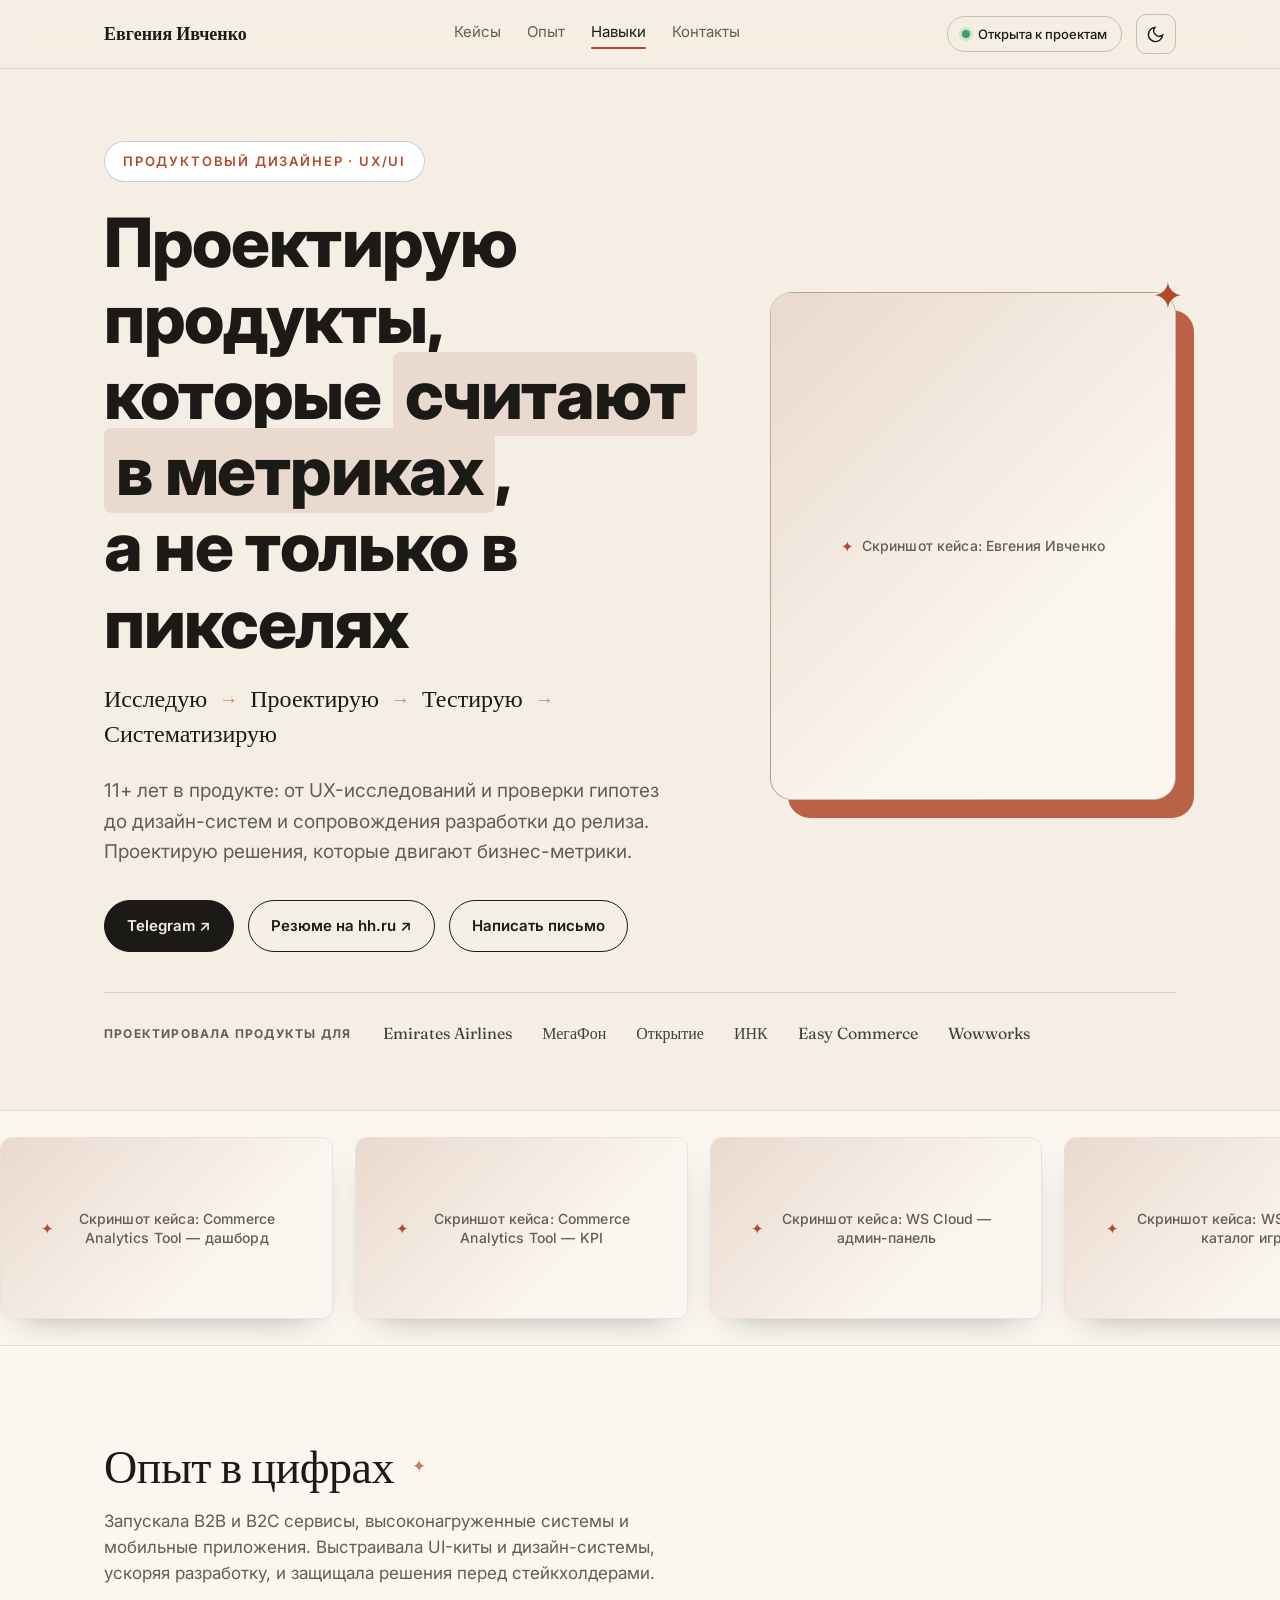
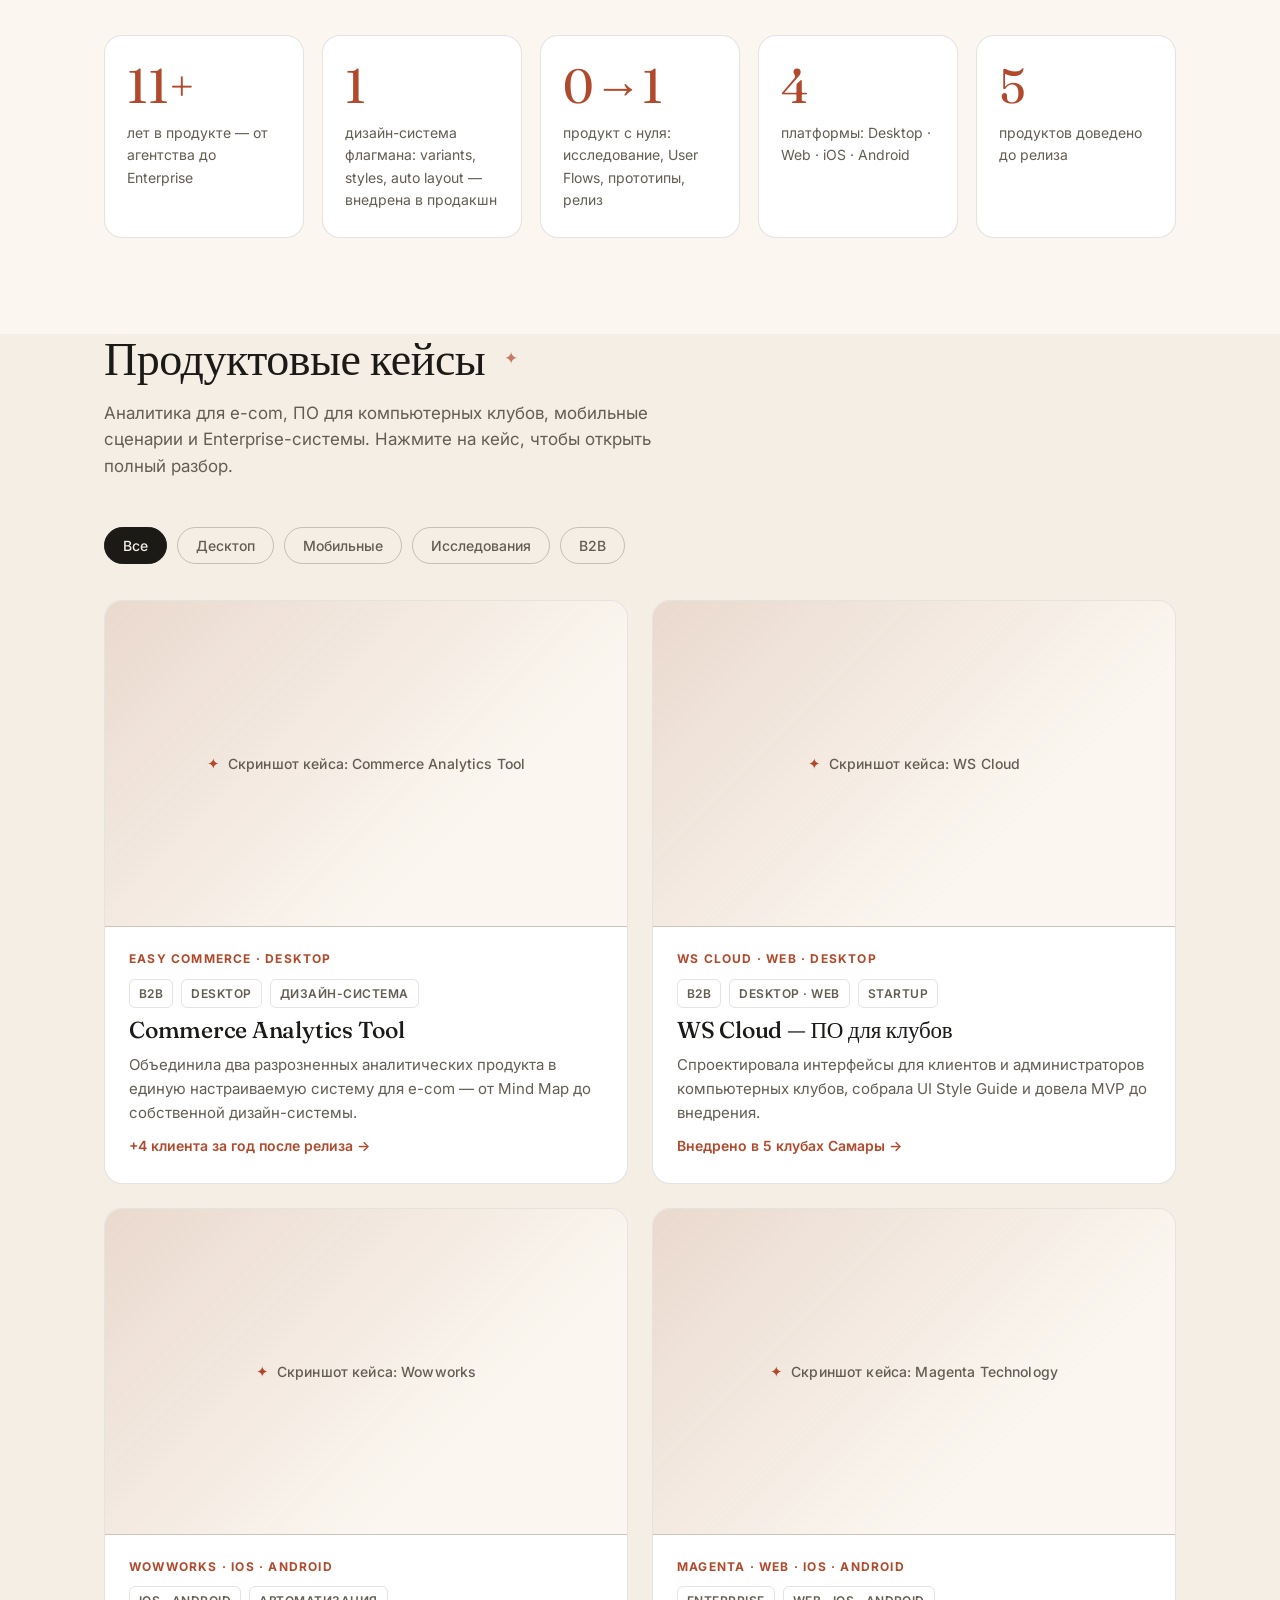
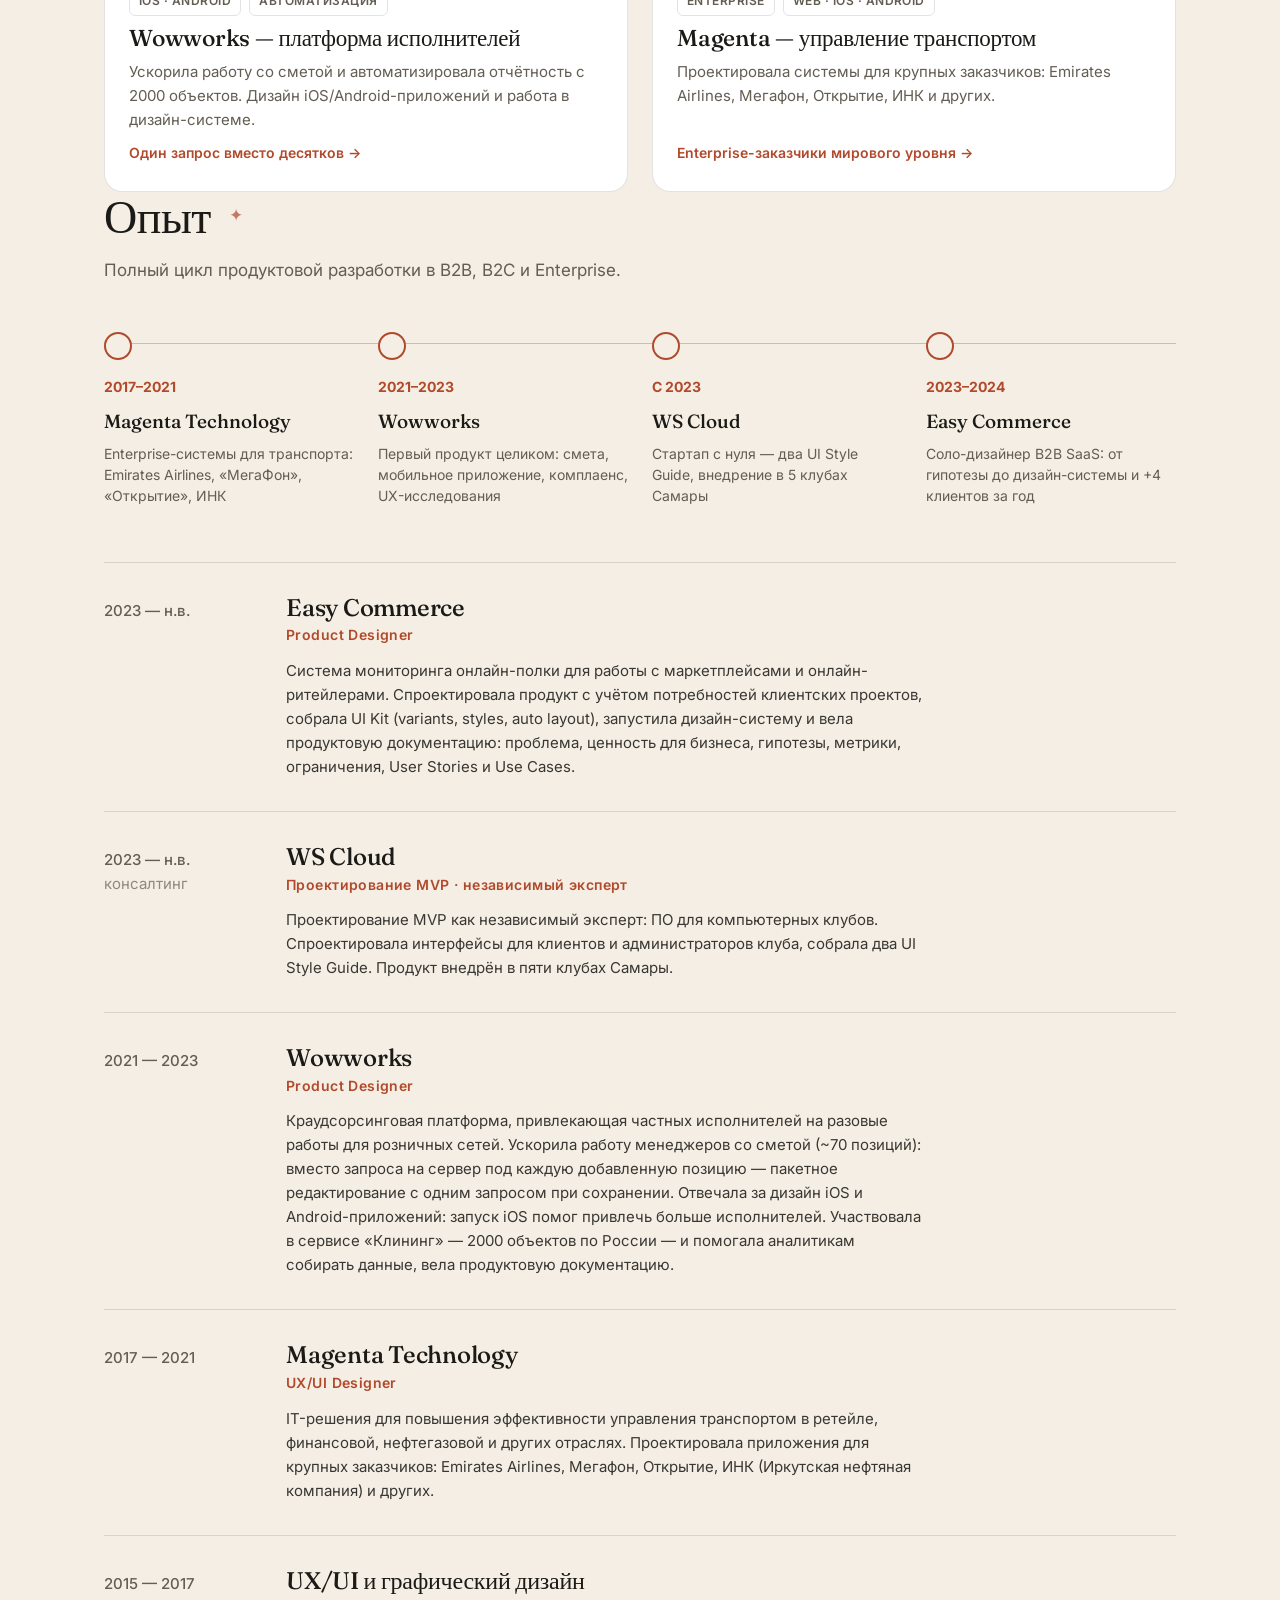
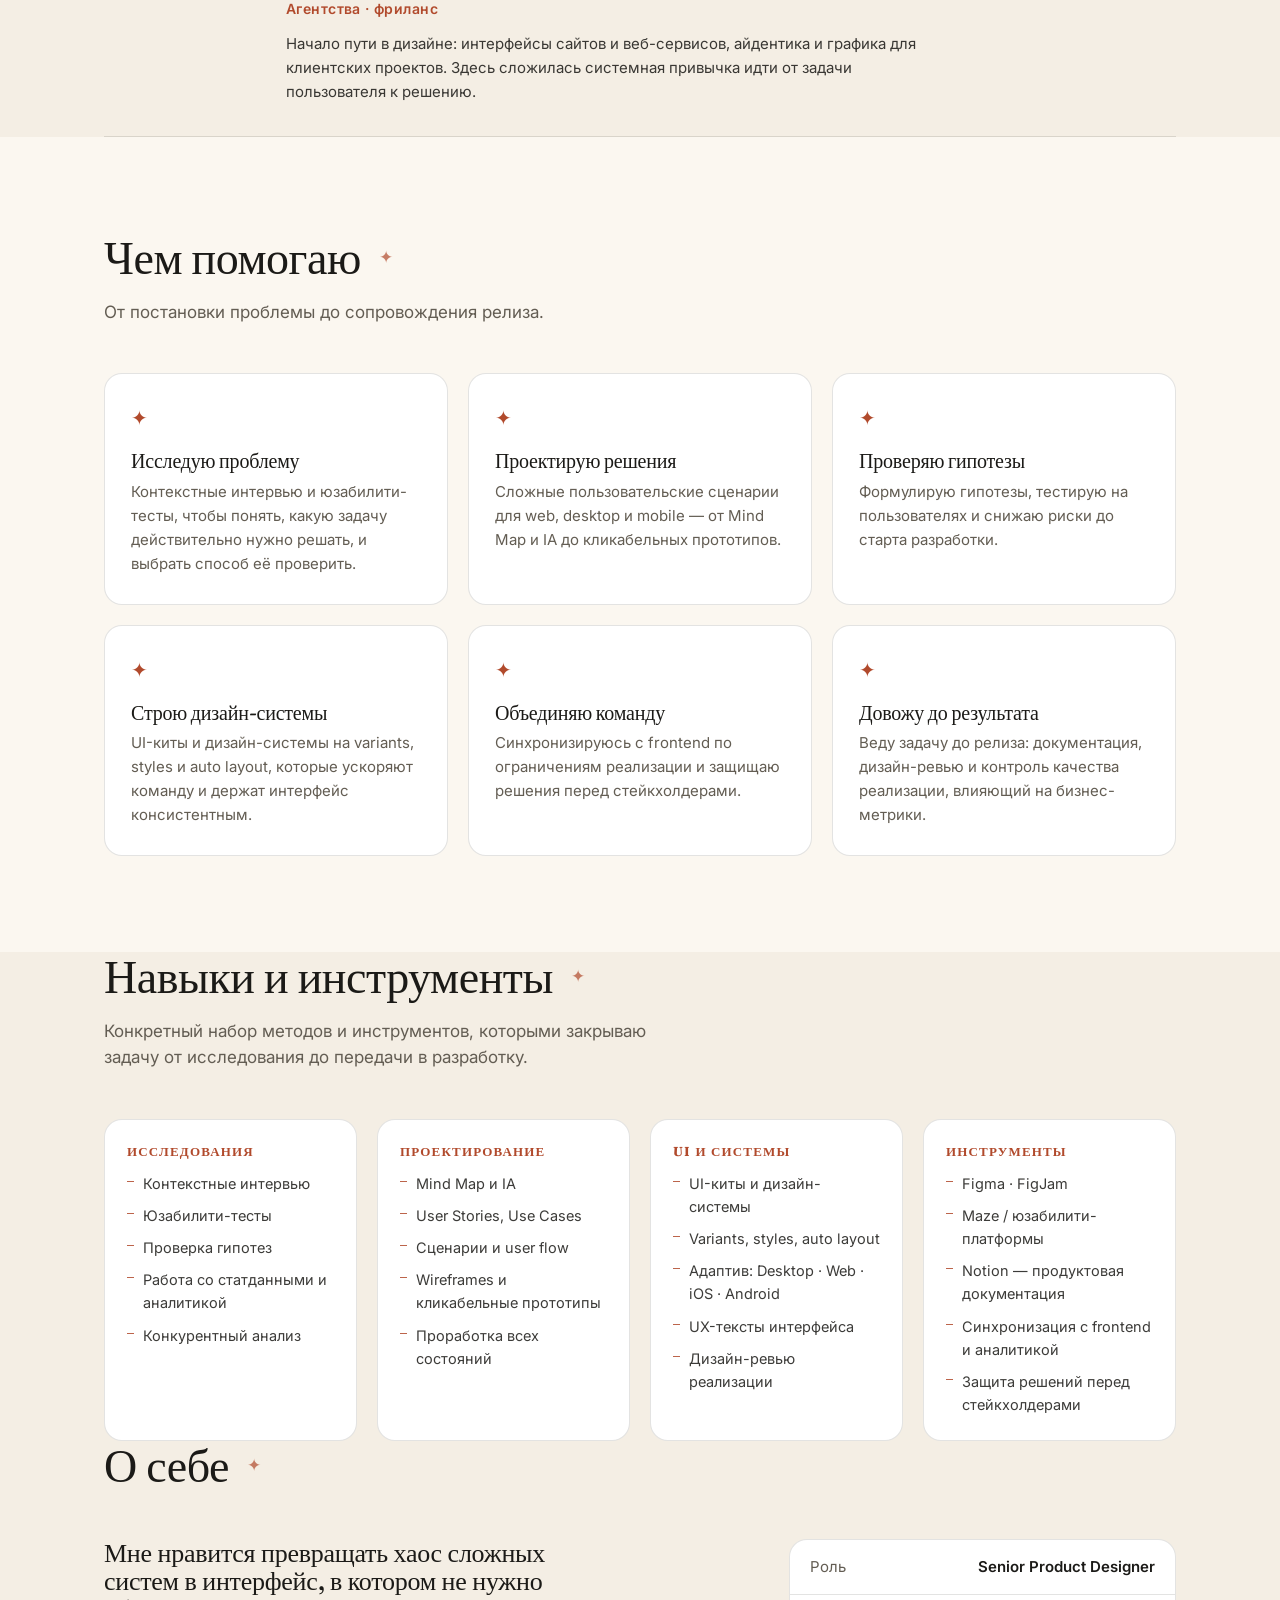
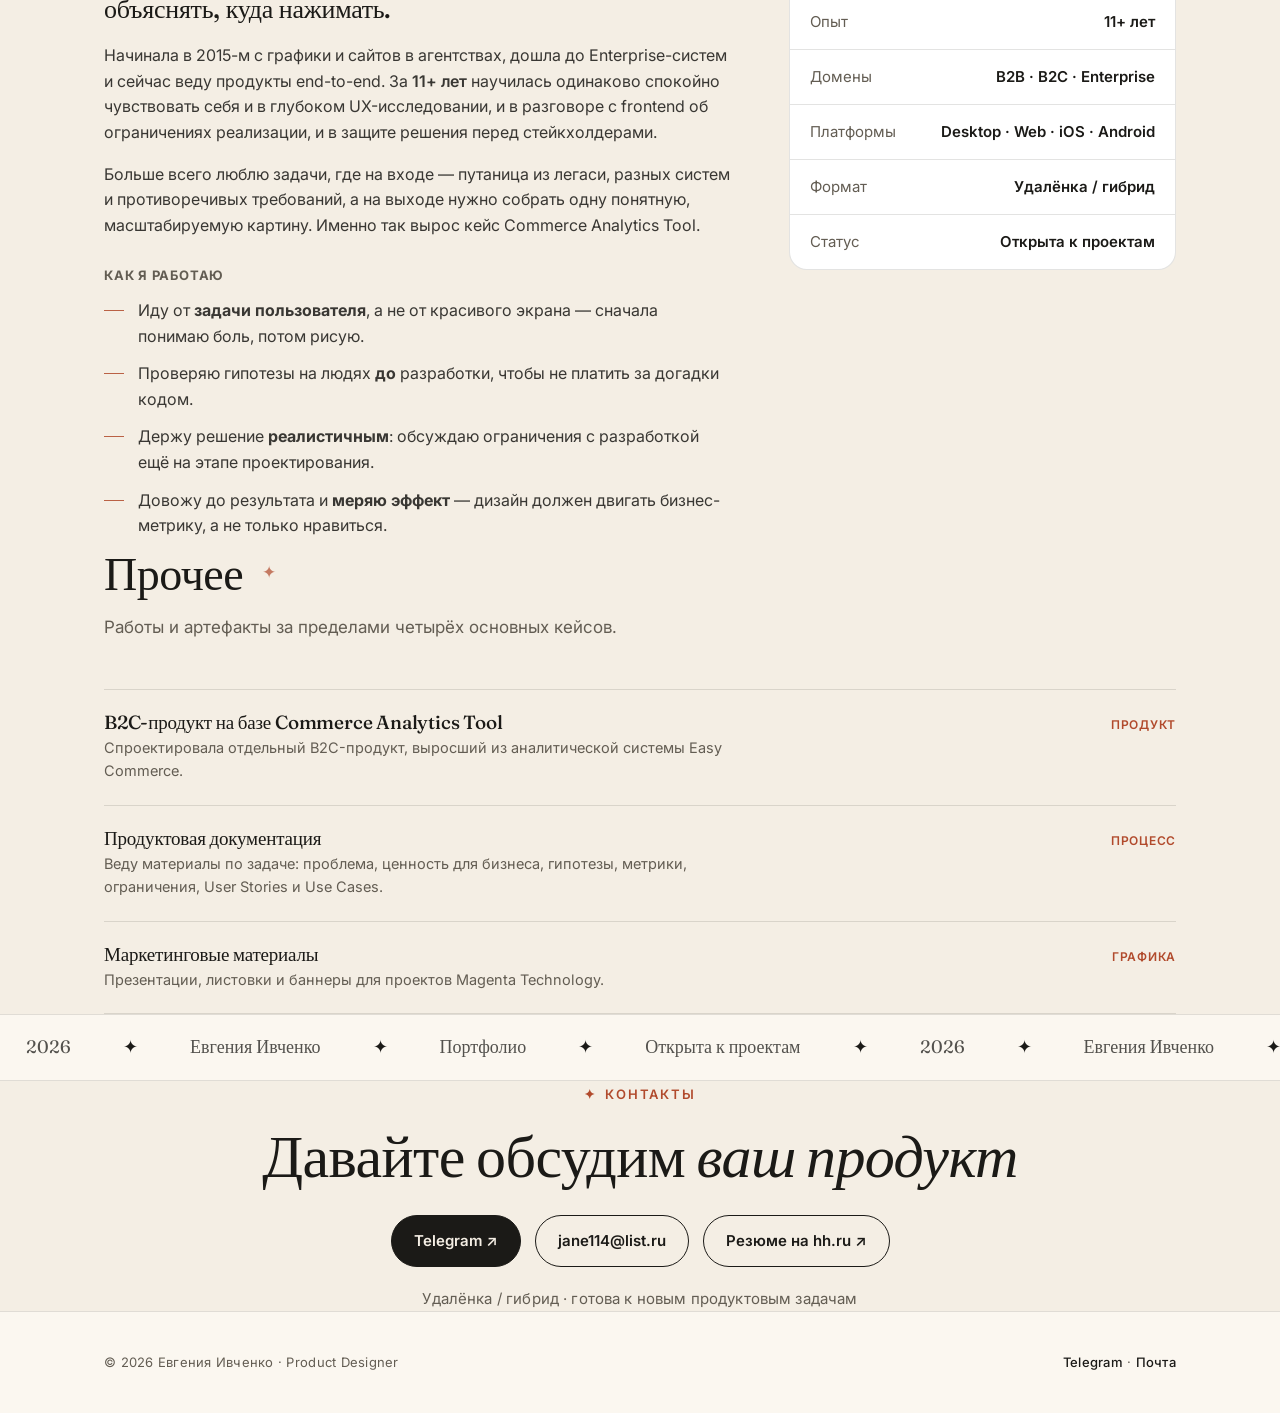
==== index.html @ 128b970d "Add files via upload" ====
<!DOCTYPE html>
<html lang="ru" data-theme="light">
<head>
<meta charset="UTF-8">
<meta name="viewport" content="width=device-width, initial-scale=1.0">
<title>Евгения Ивченко — Product Designer</title>
<meta name="description" content="Портфолио Евгении Ивченко, Senior Product Designer. 11+ лет в продукте: B2B, B2C, Enterprise, UX-исследования, дизайн-системы, полный цикл от discovery до релиза.">
<meta name="theme-color" content="#F4EEE4">
<link rel="canonical" href="https://ivchenko.design/">
<meta property="og:type" content="website">
<meta property="og:title" content="Евгения Ивченко — Senior Product Designer">
<meta property="og:description" content="11+ лет в продукте: B2B, B2C и Enterprise. UX-исследования, проверка гипотез, дизайн-системы, полный цикл от discovery до релиза.">
<meta property="og:locale" content="ru_RU">
<meta property="og:url" content="https://ivchenko.design/">
<meta property="og:image" content="https://thb.tildacdn.pub/tild6165-3732-4666-a662-373633386363/-/resize/1200x/IMG_7647_2.jpg">
<meta property="og:image:width" content="1200">
<meta property="og:image:alt" content="Евгения Ивченко — Senior Product Designer">
<meta name="twitter:card" content="summary_large_image">
<meta name="twitter:title" content="Евгения Ивченко — Senior Product Designer">
<meta name="twitter:description" content="Делаю сложные B2B-продукты понятными. UX-исследования, дизайн-системы, влияние на бизнес-метрики.">
<meta name="twitter:image" content="https://thb.tildacdn.pub/tild6165-3732-4666-a662-373633386363/-/resize/1200x/IMG_7647_2.jpg">
<link rel="icon" href="data:image/svg+xml,%3Csvg xmlns='http://www.w3.org/2000/svg' viewBox='0 0 64 64'%3E%3Crect width='64' height='64' rx='14' fill='%231B1A17'/%3E%3Ctext x='50%25' y='54%25' font-family='Georgia,serif' font-size='30' fill='%23F4EEE4' text-anchor='middle' dominant-baseline='middle'%3E%D0%95%D0%98%3C/text%3E%3C/svg%3E">
<link rel="preconnect" href="https://fonts.googleapis.com">
<link rel="preconnect" href="https://fonts.gstatic.com" crossorigin>
<link href="https://fonts.googleapis.com/css2?family=Fraunces:opsz,wght@9..144,400;9..144,500;9..144,600&family=Inter:wght@400;500;600;700&display=swap" rel="stylesheet">
<link rel="stylesheet" href="styles.css">
</head>
<body>
<a id="top"></a>
<a class="skip-link" href="#work">К содержимому</a>
<header class="nav">
  <div class="wrap nav-inner">
    <a class="brand" href="#top"><span>Евгения Ивченко</span></a>
    <nav class="links" aria-label="Основная навигация">
      <a href="#work">Кейсы</a>
      <a href="#experience">Опыт</a>
      <a href="#skills">Навыки</a>
      <a href="#contact">Контакты</a>
    </nav>
    <div class="nav-right">
      <span class="status-pill"><span class="dot"></span>Открыта к проектам</span>
      <button class="theme-toggle" id="themeToggle" aria-label="Переключить тему" title="Светлая / тёмная тема">
        <svg class="icon-moon" viewBox="0 0 24 24" aria-hidden="true"><path d="M21 12.8A9 9 0 1 1 11.2 3a7 7 0 0 0 9.8 9.8z"/></svg>
        <svg class="icon-sun" viewBox="0 0 24 24" aria-hidden="true"><circle cx="12" cy="12" r="4.2"/><path d="M12 2v2M12 20v2M2 12h2M20 12h2M5 5l1.5 1.5M17.5 17.5 19 19M19 5l-1.5 1.5M6.5 17.5 5 19"/></svg>
      </button>
      <button class="burger" id="burger" aria-label="Меню" aria-expanded="false" aria-controls="mobileMenu">
        <span></span><span></span><span></span>
      </button>
    </div>
  </div>
</header>
<div class="menu-overlay" aria-hidden="true"></div>
<nav class="mobile-menu" id="mobileMenu" aria-label="Мобильная навигация">
  <a href="#work">Кейсы</a>
  <a href="#experience">Опыт</a>
  <a href="#skills">Навыки</a>
  <a href="#contact">Контакты</a>
</nav>

<main>
  <section class="hero wrap" id="hero">
    <div class="hero-grid">
      <div>
        <span class="eyebrow pill">Продуктовый дизайнер · UX/UI</span>
        <h1>Проектирую продукты,<br>которые <span class="hl">считают в метриках</span>,<br>а не только в пикселях</h1>
        <p class="verbs"><b>Исследую</b> <i>→</i> <b>Проектирую</b> <i>→</i> <b>Тестирую</b> <i>→</i> <b>Систематизирую</b></p>
        <p class="lede">11+ лет в продукте: от UX-исследований и проверки гипотез до дизайн-систем и сопровождения разработки до релиза. Проектирую решения, которые двигают бизнес-метрики.</p>
        <div class="cta-row">
          <a class="btn primary" href="https://t.me/evgeniyaivchenko" target="_blank" rel="noopener">Telegram ↗</a>
          <a class="btn ghost" href="https://hh.ru/resume/b52c99deff0222868e0039ed1f646471646449" target="_blank" rel="noopener">Резюме на hh.ru ↗</a>
          <a class="btn ghost" href="mailto:jane114@list.ru">Написать письмо</a>
        </div>
      </div>
      <div class="portrait-wrap">
        <span class="portrait-star" aria-hidden="true">✦</span>
        <div class="portrait">
          <img src="https://thb.tildacdn.pub/tild6165-3732-4666-a662-373633386363/-/resize/504x/IMG_7647_2.jpg" alt="Евгения Ивченко" width="420" height="525" fetchpriority="high" decoding="async">
        </div>
      </div>
    </div>
    <div class="clients-strip">
      <span class="label">Проектировала продукты для</span>
      <div class="clients-list">
        <span>Emirates Airlines</span>
        <span>МегаФон</span>
        <span>Открытие</span>
        <span>ИНК</span>
        <span>Easy Commerce</span>
        <span>Wowworks</span>
      </div>
    </div>
  </section>

  <div class="showreel" aria-label="Превью работ">
    <div class="showreel-track"><figure><div class="frame"><img src="https://static.tildacdn.info/tild3237-6635-4832-b831-623738333862/-/resize/560x/Frame_313374.png" alt="Commerce Analytics Tool — дашборд" loading="lazy"></div></figure><figure><div class="frame"><img src="https://static.tildacdn.info/tild6366-6531-4564-b830-616130653761/-/resize/560x/Frame_313374_1.png" alt="Commerce Analytics Tool — KPI" loading="lazy"></div></figure><figure><div class="frame"><img src="https://static.tildacdn.info/tild3962-6530-4530-b763-643139316662/-/resize/560x/Dashboard.png" alt="WS Cloud — админ-панель" loading="lazy"></div></figure><figure><div class="frame"><img src="https://static.tildacdn.info/tild6666-3736-4237-b161-373239333039/-/resize/560x/Games_01.png" alt="WS Cloud — каталог игр" loading="lazy"></div></figure><figure><div class="frame"><img src="https://static.tildacdn.info/tild6636-3437-4063-a662-616362303034/-/resize/560x/Frame_547.png" alt="Wowworks — редизайн приложения" loading="lazy"></div></figure><figure><div class="frame"><img src="https://static.tildacdn.info/tild6233-6531-4231-b730-643937343931/-/resize/560x/Frame_545_5.png" alt="Wowworks — смета" loading="lazy"></div></figure><figure><div class="frame"><img src="https://static.tildacdn.info/tild3932-3236-4962-a531-653239306230/-/resize/560x/Group_13.png" alt="Magenta — Nestor Brief" loading="lazy"></div></figure><figure><div class="frame"><img src="https://static.tildacdn.info/tild6335-3562-4038-b532-643462383562/-/resize/560x/01_copy2.png" alt="Magenta — Emirates" loading="lazy"></div></figure><figure><div class="frame"><img src="https://static.tildacdn.info/tild3237-6635-4832-b831-623738333862/-/resize/560x/Frame_313374.png" alt="Commerce Analytics Tool — дашборд" loading="lazy"></div></figure><figure><div class="frame"><img src="https://static.tildacdn.info/tild6366-6531-4564-b830-616130653761/-/resize/560x/Frame_313374_1.png" alt="Commerce Analytics Tool — KPI" loading="lazy"></div></figure><figure><div class="frame"><img src="https://static.tildacdn.info/tild3962-6530-4530-b763-643139316662/-/resize/560x/Dashboard.png" alt="WS Cloud — админ-панель" loading="lazy"></div></figure><figure><div class="frame"><img src="https://static.tildacdn.info/tild6666-3736-4237-b161-373239333039/-/resize/560x/Games_01.png" alt="WS Cloud — каталог игр" loading="lazy"></div></figure><figure><div class="frame"><img src="https://static.tildacdn.info/tild6636-3437-4063-a662-616362303034/-/resize/560x/Frame_547.png" alt="Wowworks — редизайн приложения" loading="lazy"></div></figure><figure><div class="frame"><img src="https://static.tildacdn.info/tild6233-6531-4231-b730-643937343931/-/resize/560x/Frame_545_5.png" alt="Wowworks — смета" loading="lazy"></div></figure><figure><div class="frame"><img src="https://static.tildacdn.info/tild3932-3236-4962-a531-653239306230/-/resize/560x/Group_13.png" alt="Magenta — Nestor Brief" loading="lazy"></div></figure><figure><div class="frame"><img src="https://static.tildacdn.info/tild6335-3562-4038-b532-643462383562/-/resize/560x/01_copy2.png" alt="Magenta — Emirates" loading="lazy"></div></figure></div>
  </div>

  <section class="stats" id="stats">
    <div class="wrap">
      <div class="section-head">
        <h2>Опыт в цифрах <span class="star">✦</span></h2>
        <p>Запускала B2B и B2C сервисы, высоконагруженные системы и мобильные приложения. Выстраивала UI-киты и дизайн-системы, ускоряя разработку, и защищала решения перед стейкхолдерами.</p>
      </div>
      <div class="stats-grid">
        <div class="stat"><div class="num">11+</div><div class="lbl">лет в продукте — от агентства до Enterprise</div></div>
        <div class="stat"><div class="num">1</div><div class="lbl">дизайн-система флагмана: variants, styles, auto layout — внедрена в продакшн</div></div>
        <div class="stat"><div class="num">0→1</div><div class="lbl">продукт с нуля: исследование, User Flows, прототипы, релиз</div></div>
        <div class="stat"><div class="num">4</div><div class="lbl">платформы: Desktop · Web · iOS · Android</div></div>
        <div class="stat"><div class="num">5</div><div class="lbl">продуктов доведено до релиза</div></div>
      </div>
    </div>
  </section>

  <section id="work" class="wrap">
    <div class="section-head">
      <h2>Продуктовые кейсы <span class="star">✦</span></h2>
      <p>Аналитика для e-com, ПО для компьютерных клубов, мобильные сценарии и Enterprise-системы. Нажмите на кейс, чтобы открыть полный разбор.</p>
    </div>
    <div class="filters" role="group" aria-label="Фильтр кейсов">
      <button type="button" class="chip active" data-filter="all" aria-pressed="true">Все</button>
      <button type="button" class="chip" data-filter="desktop" aria-pressed="false">Десктоп</button>
      <button type="button" class="chip" data-filter="mobile" aria-pressed="false">Мобильные</button>
      <button type="button" class="chip" data-filter="research" aria-pressed="false">Исследования</button>
      <button type="button" class="chip" data-filter="b2b" aria-pressed="false">B2B</button>
    </div>
    <div class="cases-grid">

      <a class="case-card" data-cat="desktop research b2b" href="case-cat.html">
        <div class="thumb"><img src="https://static.tildacdn.info/tild3237-6635-4832-b831-623738333862/-/resize/560x/Frame_313374.png" alt="Commerce Analytics Tool" loading="lazy"></div>
        <div class="case-body">
          <div class="co">Easy Commerce · Desktop</div>
          <div class="tags"><span class="tag">B2B</span><span class="tag">Desktop</span><span class="tag">Дизайн-система</span></div>
          <h3>Commerce Analytics Tool</h3>
          <p>Объединила два разрозненных аналитических продукта в единую настраиваемую систему для e-com — от Mind Map до собственной дизайн-системы.</p>
          <span class="metric-badge">+4 клиента за год после релиза →</span>
        </div>
      </a>

      <a class="case-card" data-cat="desktop research b2b" href="case-wscloud.html">
        <div class="thumb"><img src="https://static.tildacdn.info/tild3730-3335-4530-a164-373364633837/Login.png" alt="WS Cloud" loading="lazy"></div>
        <div class="case-body">
          <div class="co">WS Cloud · Web · Desktop</div>
          <div class="tags"><span class="tag">B2B</span><span class="tag">Desktop · Web</span><span class="tag">Startup</span></div>
          <h3>WS Cloud — ПО для клубов</h3>
          <p>Спроектировала интерфейсы для клиентов и администраторов компьютерных клубов, собрала UI Style Guide и довела MVP до внедрения.</p>
          <span class="metric-badge">Внедрено в 5 клубах Самары →</span>
        </div>
      </a>

      <a class="case-card" data-cat="mobile research b2b" href="case-wowworks.html">
        <div class="thumb"><img src="https://static.tildacdn.info/tild6636-3437-4063-a662-616362303034/-/resize/560x/Frame_547.png" alt="Wowworks" loading="lazy"></div>
        <div class="case-body">
          <div class="co">Wowworks · iOS · Android</div>
          <div class="tags"><span class="tag">iOS · Android</span><span class="tag">Автоматизация</span></div>
          <h3>Wowworks — платформа исполнителей</h3>
          <p>Ускорила работу со сметой и автоматизировала отчётность с 2000 объектов. Дизайн iOS/Android-приложений и работа в дизайн-системе.</p>
          <span class="metric-badge">Один запрос вместо десятков →</span>
        </div>
      </a>

      <a class="case-card" data-cat="desktop mobile b2b" href="case-magenta.html">
        <div class="thumb"><img src="https://static.tildacdn.info/tild3932-3236-4962-a531-653239306230/Group_13.png" alt="Magenta Technology" loading="lazy"></div>
        <div class="case-body">
          <div class="co">Magenta · Web · iOS · Android</div>
          <div class="tags"><span class="tag">Enterprise</span><span class="tag">Web · iOS · Android</span></div>
          <h3>Magenta — управление транспортом</h3>
          <p>Проектировала системы для крупных заказчиков: Emirates Airlines, Мегафон, Открытие, ИНК и других.</p>
          <span class="metric-badge">Enterprise-заказчики мирового уровня →</span>
        </div>
      </a>

    </div>
    <p class="no-results" role="status">По этому фильтру кейсов пока нет — выберите другой раздел.</p>
  </section>

  <section id="experience" class="wrap">
    <div class="section-head">
      <h2>Опыт <span class="star">✦</span></h2>
      <p>Полный цикл продуктовой разработки в B2B, B2C и Enterprise.</p>
    </div>
    <div class="timeline">
      <div class="timeline-item">
        <div class="timeline-year">2017–2021</div>
        <h4>Magenta Technology</h4>
        <p>Enterprise-системы для транспорта: Emirates Airlines, «МегаФон», «Открытие», ИНК</p>
      </div>
      <div class="timeline-item">
        <div class="timeline-year">2021–2023</div>
        <h4>Wowworks</h4>
        <p>Первый продукт целиком: смета, мобильное приложение, комплаенс, UX-исследования</p>
      </div>
      <div class="timeline-item">
        <div class="timeline-year">С 2023</div>
        <h4>WS Cloud</h4>
        <p>Стартап с нуля — два UI Style Guide, внедрение в 5 клубах Самары</p>
      </div>
      <div class="timeline-item">
        <div class="timeline-year">2023–2024</div>
        <h4>Easy Commerce</h4>
        <p>Соло-дизайнер B2B SaaS: от гипотезы до дизайн-системы и +4 клиентов за год</p>
      </div>
    </div>
    <div class="exp-item">
      <div class="years">2023 — н.в.</div>
      <div>
        <h3>Easy Commerce</h3><span class="role">Product Designer</span>
        <p>Система мониторинга онлайн-полки для работы с маркетплейсами и онлайн-ритейлерами. Спроектировала продукт с учётом потребностей клиентских проектов, собрала UI Kit (variants, styles, auto layout), запустила дизайн-систему и вела продуктовую документацию: проблема, ценность для бизнеса, гипотезы, метрики, ограничения, User Stories и Use Cases.</p>
      </div>
    </div>
    <div class="exp-item">
      <div class="years">2023 — н.в.<br><span style="opacity:.7;font-weight:400">консалтинг</span></div>
      <div>
        <h3>WS Cloud</h3><span class="role">Проектирование MVP · независимый эксперт</span>
        <p>Проектирование MVP как независимый эксперт: ПО для компьютерных клубов. Спроектировала интерфейсы для клиентов и администраторов клуба, собрала два UI Style Guide. Продукт внедрён в пяти клубах Самары.</p>
      </div>
    </div>
    <div class="exp-item">
      <div class="years">2021 — 2023</div>
      <div>
        <h3>Wowworks</h3><span class="role">Product Designer</span>
        <p>Краудсорсинговая платформа, привлекающая частных исполнителей на разовые работы для розничных сетей. Ускорила работу менеджеров со сметой (~70 позиций): вместо запроса на сервер под каждую добавленную позицию — пакетное редактирование с одним запросом при сохранении. Отвечала за дизайн iOS и Android-приложений: запуск iOS помог привлечь больше исполнителей. Участвовала в сервисе «Клининг» — 2000 объектов по России — и помогала аналитикам собирать данные, вела продуктовую документацию.</p>
      </div>
    </div>
    <div class="exp-item">
      <div class="years">2017 — 2021</div>
      <div>
        <h3>Magenta Technology</h3><span class="role">UX/UI Designer</span>
        <p>IT-решения для повышения эффективности управления транспортом в ретейле, финансовой, нефтегазовой и других отраслях. Проектировала приложения для крупных заказчиков: Emirates Airlines, Мегафон, Открытие, ИНК (Иркутская нефтяная компания) и других.</p>
      </div>
    </div>
    <div class="exp-item">
      <div class="years">2015 — 2017</div>
      <div>
        <h3>UX/UI и графический дизайн</h3><span class="role">Агентства · фриланс</span>
        <p>Начало пути в дизайне: интерфейсы сайтов и веб-сервисов, айдентика и графика для клиентских проектов. Здесь сложилась системная привычка идти от задачи пользователя к решению.</p>
      </div>
    </div>
  </section>

  <section class="services" id="services">
    <div class="wrap">
      <div class="section-head">
        <h2>Чем помогаю <span class="star">✦</span></h2>
        <p>От постановки проблемы до сопровождения релиза.</p>
      </div>
      <div class="svc-grid">
        <div class="svc"><span class="star">✦</span><h3>Исследую проблему</h3><p>Контекстные интервью и юзабилити-тесты, чтобы понять, какую задачу действительно нужно решать, и выбрать способ её проверить.</p></div>
        <div class="svc"><span class="star">✦</span><h3>Проектирую решения</h3><p>Сложные пользовательские сценарии для web, desktop и mobile — от Mind Map и IA до кликабельных прототипов.</p></div>
        <div class="svc"><span class="star">✦</span><h3>Проверяю гипотезы</h3><p>Формулирую гипотезы, тестирую на пользователях и снижаю риски до старта разработки.</p></div>
        <div class="svc"><span class="star">✦</span><h3>Строю дизайн-системы</h3><p>UI-киты и дизайн-системы на variants, styles и auto layout, которые ускоряют команду и держат интерфейс консистентным.</p></div>
        <div class="svc"><span class="star">✦</span><h3>Объединяю команду</h3><p>Синхронизируюсь с frontend по ограничениям реализации и защищаю решения перед стейкхолдерами.</p></div>
        <div class="svc"><span class="star">✦</span><h3>Довожу до результата</h3><p>Веду задачу до релиза: документация, дизайн-ревью и контроль качества реализации, влияющий на бизнес-метрики.</p></div>
      </div>
    </div>
  </section>

  <section id="skills" class="wrap">
    <div class="section-head">
      <h2>Навыки и инструменты <span class="star">✦</span></h2>
      <p>Конкретный набор методов и инструментов, которыми закрываю задачу от исследования до передачи в разработку.</p>
    </div>
    <div class="skills-grid">
      <div class="skill-col">
        <h3>Исследования</h3>
        <ul>
          <li>Контекстные интервью</li>
          <li>Юзабилити-тесты</li>
          <li>Проверка гипотез</li>
          <li>Работа со статданными и аналитикой</li>
          <li>Конкурентный анализ</li>
        </ul>
      </div>
      <div class="skill-col">
        <h3>Проектирование</h3>
        <ul>
          <li>Mind Map и IA</li>
          <li>User Stories, Use Cases</li>
          <li>Сценарии и user flow</li>
          <li>Wireframes и кликабельные прототипы</li>
          <li>Проработка всех состояний</li>
        </ul>
      </div>
      <div class="skill-col">
        <h3>UI и системы</h3>
        <ul>
          <li>UI-киты и дизайн-системы</li>
          <li>Variants, styles, auto layout</li>
          <li>Адаптив: Desktop · Web · iOS · Android</li>
          <li>UX-тексты интерфейса</li>
          <li>Дизайн-ревью реализации</li>
        </ul>
      </div>
      <div class="skill-col">
        <h3>Инструменты</h3>
        <ul>
          <li>Figma · FigJam</li>
          <li>Maze / юзабилити-платформы</li>
          <li>Notion — продуктовая документация</li>
          <li>Синхронизация с frontend и аналитикой</li>
          <li>Защита решений перед стейкхолдерами</li>
        </ul>
      </div>
    </div>
  </section>

  <section id="about" class="wrap">
    <div class="section-head"><h2>О себе <span class="star">✦</span></h2></div>
    <div class="about-grid">
      <div>
        <h3>Мне нравится превращать хаос сложных систем в интерфейс, в котором не нужно объяснять, куда нажимать.</h3>
        <p>Начинала в 2015-м с графики и сайтов в агентствах, дошла до Enterprise-систем и сейчас веду продукты end-to-end. За <strong>11+ лет</strong> научилась одинаково спокойно чувствовать себя и в глубоком UX-исследовании, и в разговоре с frontend об ограничениях реализации, и в защите решения перед стейкхолдерами.</p>
        <p>Больше всего люблю задачи, где на входе — путаница из легаси, разных систем и противоречивых требований, а на выходе нужно собрать одну понятную, масштабируемую картину. Именно так вырос кейс Commerce Analytics Tool.</p>
        <div class="values">
          <span class="lead-label">Как я работаю</span>
          <ul class="insight-list">
            <li>Иду от <strong>задачи пользователя</strong>, а не от красивого экрана — сначала понимаю боль, потом рисую.</li>
            <li>Проверяю гипотезы на людях <strong>до</strong> разработки, чтобы не платить за догадки кодом.</li>
            <li>Держу решение <strong>реалистичным</strong>: обсуждаю ограничения с разработкой ещё на этапе проектирования.</li>
            <li>Довожу до результата и <strong>меряю эффект</strong> — дизайн должен двигать бизнес-метрику, а не только нравиться.</li>
          </ul>
        </div>
      </div>
      <div class="meta" aria-label="Ключевые факты">
        <div class="row"><span class="k">Роль</span><span class="v">Senior Product Designer</span></div>
        <div class="row"><span class="k">Опыт</span><span class="v">11+ лет</span></div>
        <div class="row"><span class="k">Домены</span><span class="v">B2B · B2C · Enterprise</span></div>
        <div class="row"><span class="k">Платформы</span><span class="v">Desktop · Web · iOS · Android</span></div>
        <div class="row"><span class="k">Формат</span><span class="v">Удалёнка / гибрид</span></div>
        <div class="row"><span class="k">Статус</span><span class="v">Открыта к проектам</span></div>
      </div>
    </div>
  </section>

  <section id="other" class="wrap">
    <div class="section-head">
      <h2>Прочее <span class="star">✦</span></h2>
      <p>Работы и артефакты за пределами четырёх основных кейсов.</p>
    </div>
    <div class="other-list">
      <div class="other-item">
        <div><h3>B2C-продукт на базе Commerce Analytics Tool</h3><p>Спроектировала отдельный B2C-продукт, выросший из аналитической системы Easy Commerce.</p></div>
        <span class="kind">Продукт</span>
      </div>
      <div class="other-item">
        <div><h3>Продуктовая документация</h3><p>Веду материалы по задаче: проблема, ценность для бизнеса, гипотезы, метрики, ограничения, User Stories и Use Cases.</p></div>
        <span class="kind">Процесс</span>
      </div>
      <div class="other-item">
        <div><h3>Маркетинговые материалы</h3><p>Презентации, листовки и баннеры для проектов Magenta Technology.</p></div>
        <span class="kind">Графика</span>
      </div>
    </div>
  </section>

  <div class="marquee" aria-hidden="true">
    <div class="marquee-track">
      <span>2026</span><span class="star">✦</span><span>Евгения Ивченко</span><span class="star">✦</span><span>Портфолио</span><span class="star">✦</span><span>Открыта к проектам</span><span class="star">✦</span>
      <span>2026</span><span class="star">✦</span><span>Евгения Ивченко</span><span class="star">✦</span><span>Портфолио</span><span class="star">✦</span><span>Открыта к проектам</span><span class="star">✦</span>
      <span>2026</span><span class="star">✦</span><span>Евгения Ивченко</span><span class="star">✦</span><span>Портфолио</span><span class="star">✦</span><span>Открыта к проектам</span><span class="star">✦</span>
    </div>
  </div>

  <section class="contact wrap" id="contact">
    <span class="eyebrow"><span class="star">✦</span>Контакты</span>
    <h2 style="margin-top:16px">Давайте обсудим <span class="hl">ваш продукт</span></h2>
    <div class="cta-row">
      <a class="btn primary" href="https://t.me/evgeniyaivchenko" target="_blank" rel="noopener">Telegram ↗</a>
      <a class="btn ghost" href="mailto:jane114@list.ru">jane114@list.ru</a>
      <a class="btn ghost" href="https://hh.ru/resume/b52c99deff0222868e0039ed1f646471646449" target="_blank" rel="noopener">Резюме на hh.ru ↗</a>
    </div>
    <p class="note">Удалёнка / гибрид · готова к новым продуктовым задачам</p>
  </section>
</main>

<footer class="site">
  <div class="wrap foot-inner">
    <span>© 2026 Евгения Ивченко · Product Designer</span>
    <span><a href="https://t.me/evgeniyaivchenko" target="_blank" rel="noopener">Telegram</a> · <a href="mailto:jane114@list.ru">Почта</a></span>
  </div>
</footer>
<script src="app.js"></script>
</body>
</html>
---- styles.css ----
:root{
  --paper:#F4EEE4; --surface:#FBF7F0; --card:#FFFFFF;
  --ink:#1B1A17; --muted:#635D53;
  --accent:#B14A2C; --accent-soft:#EAD9CE;
  --line:rgba(27,26,23,.12); --line-strong:rgba(27,26,23,.22);
  --header-bg:rgba(244,238,228,.82);
  --shadow:0 18px 40px -24px rgba(27,26,23,.4);
  --radius:18px; --maxw:1120px;
  --sans:"Inter",-apple-system,BlinkMacSystemFont,"Segoe UI",Roboto,Arial,sans-serif;
  --display:"Fraunces",Georgia,"Times New Roman",serif;
}
html[data-theme="dark"]{
  --paper:#151412; --surface:#1C1A16; --card:#232019;
  --ink:#F2EBDD; --muted:#A79E8E;
  --accent:#DB7444; --accent-soft:#3A2A20;
  --line:rgba(242,235,221,.13); --line-strong:rgba(242,235,221,.24);
  --header-bg:rgba(21,20,18,.82);
  --shadow:0 20px 46px -22px rgba(0,0,0,.7);
}
*{box-sizing:border-box;margin:0;padding:0}
/* scroll-behavior stays "auto": smooth is handled selectively via JS (app.js) so that
   in-page nav clicks animate smoothly, while the initial jump to a URL hash on load
   is instant and unaffected by async layout shifts (web fonts / lazy images) */
html{scroll-behavior:auto}

/* ---- accessibility: focus + skip-link ---- */
:focus-visible{outline:2px solid var(--accent);outline-offset:3px;border-radius:6px}
.btn:focus-visible,.chip:focus-visible,.theme-toggle:focus-visible,.burger:focus-visible{outline-offset:4px}
.skip-link{position:absolute;left:12px;top:-60px;z-index:120;background:var(--ink);color:var(--paper);
  padding:10px 16px;border-radius:10px;font-weight:600;font-size:14px;transition:top .2s}
.skip-link:focus{top:12px}

/* ---- image placeholder (fallback for broken/missing images) ---- */
.img-ph{display:flex;align-items:center;justify-content:center;text-align:center;width:100%;height:100%;
  min-height:180px;padding:22px;background:
    linear-gradient(135deg,var(--accent-soft),transparent 70%),var(--surface);
  color:var(--muted);font-size:14px;font-weight:500;letter-spacing:.01em;line-height:1.4}
.img-ph span{max-width:80%}
.img-ph::before{content:"✦";color:var(--accent);margin-right:8px;font-size:15px}
.thumb .img-ph{min-height:0}
.frame.is-ph{cursor:default}
.frame.is-ph::after{display:none}
.frame.is-ph:hover img{transform:none}
body{font-family:var(--sans);background:var(--paper);color:var(--ink);line-height:1.6;
  -webkit-font-smoothing:antialiased;text-rendering:optimizeLegibility;transition:background .3s,color .3s}
a{color:inherit;text-decoration:none}
img{max-width:100%;display:block}
.wrap{max-width:var(--maxw);margin:0 auto;padding:0 24px}
section{padding:clamp(64px,9vw,96px) 0}
section[id]{scroll-margin-top:84px}
.eyebrow{display:inline-flex;align-items:center;gap:8px;font-size:13px;font-weight:600;
  letter-spacing:.14em;text-transform:uppercase;color:var(--accent)}
.star{color:var(--accent)}
h1,h2,h3{font-family:var(--display);font-weight:500;line-height:1.08;letter-spacing:-.01em}
.section-head{margin-bottom:48px;max-width:720px}
.section-head h2{font-size:clamp(30px,4.4vw,46px);display:flex;align-items:center;gap:.4em}
.section-head h2 .star{font-size:.36em;line-height:1;opacity:.7;flex:none;transform:translateY(-.05em)}
.section-head p{color:var(--muted);max-width:560px;font-size:17px;line-height:1.55;margin-top:16px}

/* progress + reveal (reveal only hides when JS is on) */
#progress{position:fixed;top:0;left:0;height:3px;width:0;z-index:100;background:linear-gradient(90deg,var(--accent),#e0895f);transition:width .1s linear}
html.js .reveal{opacity:0;transform:translateY(22px);transition:opacity .7s ease,transform .7s cubic-bezier(.2,.7,.2,1)}
html.js .reveal.in{opacity:1;transform:none}
@media(prefers-reduced-motion:reduce){html.js .reveal{opacity:1;transform:none;transition:none}.marquee-track,.portrait-star{animation:none!important}}

/* header */
header.nav{position:sticky;top:0;z-index:50;background:var(--header-bg);
  backdrop-filter:saturate(150%) blur(12px);border-bottom:1px solid var(--line);transition:background .3s}
.nav-inner{display:flex;align-items:center;justify-content:space-between;height:68px;gap:16px}
.brand{display:flex;align-items:center;gap:12px;font-weight:600;font-family:var(--display);font-size:18px}
.brand .mark{width:38px;height:38px;border-radius:10px;flex:none;background:var(--ink);color:var(--paper);
  display:grid;place-items:center;font-family:var(--display);font-size:15px}
nav.links{display:flex;gap:26px}
nav.links a{font-size:15px;color:var(--muted);transition:color .2s}
nav.links a:hover{color:var(--ink)}
nav.links a.active{color:var(--ink)}
nav.links a.active::after{content:"";display:block;height:2px;border-radius:2px;background:var(--accent);margin-top:3px}
.nav-right{display:flex;align-items:center;gap:14px}
.status-pill{display:inline-flex;align-items:center;gap:8px;font-size:13px;font-weight:500;color:var(--ink);
  border:1px solid var(--line-strong);border-radius:999px;padding:7px 14px}
.dot{width:8px;height:8px;border-radius:50%;background:#3E9E6A;box-shadow:0 0 0 3px rgba(62,158,106,.18)}
.back-link{font-size:15px;color:var(--muted);display:inline-flex;align-items:center;gap:7px;transition:color .2s}
.back-link:hover{color:var(--ink)}
.theme-toggle{width:40px;height:40px;border-radius:10px;border:1px solid var(--line-strong);
  background:transparent;color:var(--ink);cursor:pointer;display:grid;place-items:center;transition:.2s}
.theme-toggle:hover{background:var(--accent-soft);border-color:var(--accent)}
.theme-toggle svg{width:19px;height:19px;stroke:currentColor;fill:none;stroke-width:1.8}
html[data-theme="dark"] .icon-moon{display:none}
html[data-theme="light"] .icon-sun{display:none}
/* burger + mobile menu */
.burger{display:none;width:40px;height:40px;border-radius:10px;border:1px solid var(--line-strong);
  background:transparent;color:var(--ink);cursor:pointer;flex-direction:column;align-items:center;
  justify-content:center;gap:5px;padding:0}
.burger span{display:block;width:18px;height:2px;background:currentColor;border-radius:2px;transition:.25s}
body.menu-open .burger span:nth-child(1){transform:translateY(7px) rotate(45deg)}
body.menu-open .burger span:nth-child(2){opacity:0}
body.menu-open .burger span:nth-child(3){transform:translateY(-7px) rotate(-45deg)}
.mobile-menu{position:fixed;inset:0 0 0 auto;width:min(82vw,320px);z-index:60;background:var(--card);
  border-left:1px solid var(--line);box-shadow:var(--shadow);padding:88px 28px 32px;
  transform:translateX(100%);transition:transform .3s cubic-bezier(.2,.7,.2,1);display:flex;flex-direction:column;gap:6px}
body.menu-open .mobile-menu{transform:none}
.mobile-menu a{font-family:var(--display);font-size:22px;color:var(--ink);padding:12px 0;border-bottom:1px solid var(--line)}
.mobile-menu a:last-child{border-bottom:0}
.menu-overlay{position:fixed;inset:0;z-index:55;background:rgba(12,11,9,.5);opacity:0;visibility:hidden;transition:.3s}
body.menu-open .menu-overlay{opacity:1;visibility:visible}
@media(max-width:900px){nav.links{display:none}.status-pill{display:none}.burger{display:flex}}
@media(min-width:901px){.mobile-menu,.menu-overlay{display:none}}

/* filters: empty state */
.no-results{display:none;padding:40px 0;color:var(--muted);font-size:16px}
.cases-grid.is-empty + .no-results{display:block}

/* hero (landing) */
.hero{padding-top:72px;padding-bottom:64px}
.hero-grid{display:grid;grid-template-columns:1.35fr .9fr;gap:56px;align-items:center}
.hero .eyebrow{margin-bottom:22px}
.hero .eyebrow.pill{
  border:1px solid var(--line-strong); border-radius:999px; padding:9px 18px;
  background:var(--card); gap:0;
}
.hero h1{
  font-family:var(--sans); font-weight:800; letter-spacing:-.02em;
  font-size:clamp(38px,6vw,68px); line-height:1.12; margin-bottom:24px;
}
.hero h1 .hl{
  font-style:normal; background:var(--accent-soft); border-radius:8px;
  padding:.02em .18em; box-decoration-break:clone; -webkit-box-decoration-break:clone;
}
.hero .lede{font-size:19px;color:var(--muted);max-width:560px;margin-bottom:32px}

/* clients strip (под hero) */
.clients-strip{
  display:flex; flex-wrap:wrap; align-items:center; gap:14px 32px;
  margin-top:40px; padding-top:28px; border-top:1px solid var(--line);
}
.clients-strip .label{
  font-size:12px; font-weight:700; letter-spacing:.1em; text-transform:uppercase;
  color:var(--muted); white-space:nowrap;
}
.clients-strip .clients-list{ display:flex; flex-wrap:wrap; gap:10px 30px; }
.clients-strip .clients-list span{
  font-family:var(--display); font-size:16px; color:var(--ink); opacity:.82;
}
@media(max-width:640px){ .clients-strip{ flex-direction:column; align-items:flex-start; gap:12px; } }

/* growth timeline (experience overview) */
.timeline{
  position:relative; display:grid; grid-template-columns:repeat(4,1fr); gap:24px;
  margin-bottom:56px;
}
.timeline::before{
  content:""; position:absolute; top:11px; left:0; right:0; height:1px; background:var(--line-strong);
}
.timeline-item{ position:relative; padding-top:44px; }
.timeline-item::before{
  content:""; position:absolute; top:0; left:0; width:24px; height:24px; border-radius:50%;
  border:2px solid var(--accent); background:var(--paper);
}
.timeline-year{ font-size:14px; font-weight:700; color:var(--accent); margin-bottom:8px; }
.timeline-item h4{ font-family:var(--display); font-weight:500; font-size:19px; margin-bottom:6px; }
.timeline-item p{ font-size:14px; color:var(--muted); line-height:1.5; }
@media(max-width:760px){
  .timeline{ grid-template-columns:1fr 1fr; row-gap:36px; }
  .timeline::before{ display:none; }
}
@media(max-width:480px){ .timeline{ grid-template-columns:1fr; } }
.cta-row{display:flex;gap:14px;flex-wrap:wrap}
.btn{display:inline-flex;align-items:center;gap:8px;padding:13px 22px;border-radius:999px;
  font-weight:600;font-size:15px;border:1px solid var(--ink);transition:.2s;cursor:pointer}
.btn.primary{background:var(--ink);color:var(--paper)}
.btn.primary:hover{background:var(--accent);border-color:var(--accent);color:#fff}
.btn.ghost:hover{background:var(--ink);color:var(--paper)}
.portrait-wrap{position:relative}
.portrait-wrap::before{content:"";position:absolute;inset:0;border-radius:22px;background:var(--accent);transform:translate(18px,18px);opacity:.85;z-index:0}
.portrait{position:relative;z-index:1;aspect-ratio:4/5;border-radius:22px;overflow:hidden;border:1px solid var(--line);background:linear-gradient(150deg,#E7D6C6,#C9A78F)}
.portrait img{width:100%;height:100%;object-fit:cover}
.portrait-star{position:absolute;top:-16px;right:-8px;z-index:2;color:var(--accent);font-size:38px;line-height:1;animation:spin 14s linear infinite}
@keyframes spin{to{transform:rotate(360deg)}}
@media(max-width:860px){.hero-grid{grid-template-columns:1fr;gap:40px}.portrait{max-width:340px}}

/* marquee */
.marquee{border-top:1px solid var(--line);border-bottom:1px solid var(--line);overflow:hidden;padding:18px 0;background:var(--surface)}
.marquee-track{display:flex;white-space:nowrap;animation:scroll 34s linear infinite;width:max-content}
.marquee-track span{font-family:var(--display);font-size:18px;color:var(--ink);padding:0 26px;opacity:.75}
.marquee-track .star{opacity:1}
@keyframes scroll{from{transform:translateX(0)}to{transform:translateX(-50%)}}

/* stats */
.stats{background:var(--surface)}
.stats-intro{max-width:620px;color:var(--muted);font-size:17px;margin-bottom:48px}
.stats-grid{display:grid;grid-template-columns:repeat(5,1fr);gap:18px}
.stat{background:var(--card);border:1px solid var(--line);border-radius:var(--radius);padding:26px 22px}
.stat .num{font-family:var(--display);font-size:clamp(34px,4vw,48px);color:var(--accent);line-height:1}
.stat .lbl{margin-top:12px;font-size:14px;color:var(--muted)}
@media(max-width:900px){.stats-grid{grid-template-columns:repeat(2,1fr)}}
@media(max-width:520px){.stats-grid{grid-template-columns:1fr}}

/* case cards */
.filters{display:flex;gap:10px;flex-wrap:wrap;margin-bottom:36px}
.chip{border:1px solid var(--line-strong);background:transparent;color:var(--muted);padding:9px 18px;
  border-radius:999px;font-size:14px;font-weight:500;cursor:pointer;font-family:var(--sans);transition:.2s}
.chip:hover{color:var(--ink)}
.chip.active{background:var(--ink);color:var(--paper);border-color:var(--ink)}
.cases-grid{display:grid;grid-template-columns:repeat(2,1fr);gap:24px}
@media(max-width:760px){.cases-grid{grid-template-columns:1fr}}
.case-card{background:var(--card);border:1px solid var(--line);border-radius:var(--radius);overflow:hidden;
  display:flex;flex-direction:column;transition:transform .25s,box-shadow .25s,border-color .25s}
.case-card:hover{transform:translateY(-4px);box-shadow:var(--shadow);border-color:var(--line-strong)}
.thumb{aspect-ratio:16/10;overflow:hidden;border-bottom:1px solid var(--line);background:var(--accent-soft)}
.thumb img{width:100%;height:100%;object-fit:cover;object-position:top;transition:transform .5s ease}
.case-card:hover .thumb img{transform:scale(1.05)}
.case-body{padding:22px 24px 26px;display:flex;flex-direction:column;gap:10px;flex:1}
.case-body .co{font-size:12px;font-weight:700;letter-spacing:.1em;text-transform:uppercase;color:var(--accent)}
.tags{display:flex;gap:8px;flex-wrap:wrap}
.tag{font-size:12px;font-weight:600;letter-spacing:.04em;text-transform:uppercase;color:var(--muted);
  border:1px solid var(--line);border-radius:6px;padding:4px 9px}
.case-body h3{font-size:23px}
.case-body p{color:var(--muted);font-size:15px}
.metric-badge{margin-top:auto;display:inline-flex;align-items:center;gap:8px;font-size:14px;font-weight:600;color:var(--accent)}

/* services */
.services{background:var(--surface)}
.svc-grid{display:grid;grid-template-columns:repeat(3,1fr);gap:20px}
@media(max-width:860px){.svc-grid{grid-template-columns:1fr}}
.svc{background:var(--card);border:1px solid var(--line);border-radius:var(--radius);padding:28px 26px}
.svc .star{font-size:20px}
.svc h3{font-size:20px;margin:16px 0 8px}
.svc p{color:var(--muted);font-size:15px}

/* experience */
.exp-item{display:grid;grid-template-columns:150px 1fr;gap:32px;padding:32px 0;border-top:1px solid var(--line)}
.exp-item:last-child{border-bottom:1px solid var(--line)}
.exp-item .years{font-size:15px;color:var(--muted);font-weight:500;padding-top:4px}
.exp-item h3{font-size:24px;margin-bottom:4px}
.exp-item .role{color:var(--accent);font-weight:600;font-size:14px;letter-spacing:.03em;margin-bottom:12px;display:block}
.exp-item p{color:var(--ink);opacity:.86;font-size:15px;max-width:640px}
@media(max-width:640px){.exp-item{grid-template-columns:1fr;gap:8px}}

/* about */
.about-grid{display:grid;grid-template-columns:1.3fr .8fr;gap:56px;align-items:start}
@media(max-width:860px){.about-grid{grid-template-columns:1fr;gap:36px}}
.about-grid h3{font-size:26px;margin-bottom:20px;max-width:520px}
.about-grid p{color:var(--ink);opacity:.86;margin-bottom:16px}
.about-grid strong{color:var(--ink);font-weight:600}
.meta{border:1px solid var(--line);border-radius:var(--radius);overflow:hidden;background:var(--card)}
.meta .row{display:flex;justify-content:space-between;gap:16px;padding:15px 20px;border-bottom:1px solid var(--line);font-size:15px}
.meta .row:last-child{border-bottom:0}
.meta .row .k{color:var(--muted)}
.meta .row .v{font-weight:600;text-align:right}

/* contact */
.contact{text-align:center}
.contact h2{font-size:clamp(34px,5.6vw,60px);margin-bottom:28px}
.contact h2 .hl{font-style:italic}
.contact .cta-row{justify-content:center;margin-bottom:20px}
.contact .note{color:var(--muted);font-size:15px;letter-spacing:.01em}
footer.site{border-top:1px solid var(--line);padding:40px 0;background:var(--surface)}
.foot-inner{display:flex;justify-content:space-between;align-items:center;gap:10px 22px;flex-wrap:wrap;color:var(--muted);font-size:13px;letter-spacing:.02em}
.foot-inner a{color:var(--ink);font-weight:500}
.foot-inner a:hover{color:var(--accent)}

/* ============ CASE PAGE ============ */
.case-hero{padding:72px 0 8px}
.case-hero .kicker{margin-bottom:18px}
.case-hero h1{font-size:clamp(34px,5.6vw,64px);max-width:900px;margin-bottom:22px}
.case-hero .sub{color:var(--muted);font-size:19px;max-width:680px}
.case-cover{margin:44px 0 8px}
.case-cover .frame{border-radius:var(--radius)}

/* meta + toc */
.case-meta{display:grid;grid-template-columns:1fr 1fr;gap:24px;margin:40px 0 8px}
@media(max-width:760px){.case-meta{grid-template-columns:1fr}}
.facts,.toc-card{background:var(--card);border:1px solid var(--line);border-radius:var(--radius);padding:26px 28px}
.facts .frow{padding:13px 0;border-bottom:1px solid var(--line)}
.facts .frow:first-child{padding-top:0}
.facts .frow:last-child{border-bottom:0;padding-bottom:0}
.facts .k{font-size:12px;font-weight:600;letter-spacing:.1em;text-transform:uppercase;color:var(--accent);margin-bottom:4px}
.facts .v{font-size:15px}
.toc-card .toc-title{font-size:12px;font-weight:600;letter-spacing:.1em;text-transform:uppercase;color:var(--accent);margin-bottom:8px}
.toc a{display:flex;justify-content:space-between;gap:12px;padding:12px 0;border-bottom:1px solid var(--line);font-size:15px;color:var(--muted);transition:color .2s}
.toc a:last-child{border-bottom:0}
.toc a .tnum{font-size:12px;color:var(--muted);opacity:.7}
.toc a:hover{color:var(--ink)}
.toc a.active{color:var(--ink);font-weight:600}
.toc a.active .tnum{color:var(--accent);opacity:1}

/* case sections */
.case-main{padding:40px 0 20px}
.case-section{padding:44px 0;border-top:1px solid var(--line);scroll-margin-top:90px}
.case-section .snum{font-size:13px;font-weight:600;letter-spacing:.14em;color:var(--accent);display:block;margin-bottom:10px}
.case-section h2{font-size:clamp(26px,3.4vw,36px);margin-bottom:18px;max-width:760px}
.case-section p{color:var(--ink);opacity:.86;margin-bottom:16px;max-width:760px;font-size:16px}
.case-section p:last-child{margin-bottom:0}
.lead-label{font-size:13px;font-weight:700;letter-spacing:.06em;text-transform:uppercase;color:var(--muted);margin-bottom:8px}
.hyp{display:grid;grid-template-columns:1fr 1fr;gap:16px;margin:8px 0}
@media(max-width:680px){.hyp{grid-template-columns:1fr}}
.hyp .card{background:var(--surface);border:1px solid var(--line);border-left:3px solid var(--accent);border-radius:12px;padding:18px 20px}
.hyp .card b{font-size:12px;font-weight:700;letter-spacing:.08em;color:var(--muted)}
.hyp .card p{margin:8px 0 0;font-size:15px}
.insight-list{list-style:none;display:flex;flex-direction:column;gap:12px;margin:10px 0;max-width:760px}
.insight-list li{position:relative;padding-left:34px;color:var(--ink);opacity:.86}
.insight-list li::before{content:"";position:absolute;left:0;top:12px;width:20px;height:1px;background:var(--accent)}
.insight-list li strong{font-weight:700}
.result-strip{display:grid;grid-template-columns:repeat(4,1fr);gap:16px;margin:8px 0}
@media(max-width:820px){.result-strip{grid-template-columns:repeat(2,1fr)}}
.result-strip .stat{background:var(--surface)}

/* figures */
figure{margin:18px 0 0}
.frame{position:relative;border:1px solid var(--line);border-radius:14px;overflow:hidden;background:var(--card);box-shadow:var(--shadow);cursor:zoom-in}
.frame img{width:100%;display:block;transition:transform .55s cubic-bezier(.2,.7,.2,1)}
.frame:hover img{transform:scale(1.035)}
.frame::after{content:"⤢ Открыть";position:absolute;top:10px;right:10px;padding:6px 10px;border-radius:8px;
  background:rgba(20,19,16,.66);color:#fff;font:600 12px/1 var(--sans);letter-spacing:.03em;opacity:0;
  transform:translateY(-4px);transition:.25s;pointer-events:none;backdrop-filter:blur(3px)}
.frame:hover::after{opacity:1;transform:none}
figcaption{margin-top:10px;font-size:13px;color:var(--muted);letter-spacing:.02em}
.shot-row{display:grid;grid-template-columns:1fr 1fr;gap:18px}
@media(max-width:680px){.shot-row{grid-template-columns:1fr}}

/* next-case nav */
.case-nav{border-top:1px solid var(--line);padding:40px 0 20px;display:flex;justify-content:space-between;gap:16px;flex-wrap:wrap;align-items:center}
.case-nav .next{text-align:right}
.case-nav .lbl{font-size:13px;color:var(--muted);letter-spacing:.06em;text-transform:uppercase}
.case-nav .ttl{font-family:var(--display);font-size:22px;margin-top:4px}
.case-nav a.ttl:hover{color:var(--accent)}

/* lightbox (injected by app.js) */
#lb{position:fixed;inset:0;z-index:200;display:none;align-items:center;justify-content:center;background:rgba(12,11,9,.93);backdrop-filter:blur(5px)}
#lb.open{display:flex}
#lb.zoom{overflow:auto}
#lb .lb-img{max-width:92vw;max-height:84vh;border-radius:10px;box-shadow:0 30px 90px -20px rgba(0,0,0,.8);cursor:zoom-in;transition:transform .3s}
#lb.zoom .lb-img{max-width:none;max-height:none;cursor:zoom-out;border-radius:0}
#lb .lb-cap{position:fixed;bottom:20px;left:0;right:0;text-align:center;color:#e9e4da;font-size:14px;padding:0 24px;pointer-events:none}
#lb .lb-count{position:fixed;top:22px;left:26px;color:#b7b0a4;font-size:13px;letter-spacing:.1em}
#lb button{position:fixed;background:rgba(255,255,255,.09);border:1px solid rgba(255,255,255,.22);color:#fff;width:48px;height:48px;border-radius:50%;font-size:22px;cursor:pointer;display:grid;place-items:center;transition:.2s;z-index:2}
#lb button:hover{background:rgba(255,255,255,.2)}
#lb .lb-close{top:18px;right:24px;font-size:18px}
#lb .lb-prev{left:24px;top:50%;transform:translateY(-50%)}
#lb .lb-next{right:24px;top:50%;transform:translateY(-50%)}
#lb.zoom .lb-cap,#lb.zoom .lb-prev,#lb.zoom .lb-next{display:none}
@media(max-width:640px){#lb .lb-prev{left:8px}#lb .lb-next{right:8px}#lb button{width:42px;height:42px}#lb .lb-img{max-width:96vw}}

/* ============ v2 additions ============ */

/* hero verbs — hover highlight (приём Глории Ло) */
.verbs{display:flex;flex-wrap:wrap;align-items:center;gap:6px 12px;margin:0 0 28px;
  font-family:var(--display);font-size:clamp(19px,2.2vw,24px);line-height:1.2}
.verbs b{font-weight:500;color:var(--ink);cursor:default;transition:color .25s,transform .25s;display:inline-block}
.verbs b:hover{transform:translateY(-2px)}
.verbs b:nth-of-type(1):hover{color:#B14A2C}
.verbs b:nth-of-type(2):hover{color:#3E7C59}
.verbs b:nth-of-type(3):hover{color:#2F6DB0}
.verbs b:nth-of-type(4):hover{color:#B0872F}
.verbs i{color:var(--accent);font-style:normal;opacity:.6;font-size:.8em}

/* skills / tools inventory */
.skills-grid{display:grid;grid-template-columns:repeat(4,1fr);gap:20px}
@media(max-width:900px){.skills-grid{grid-template-columns:repeat(2,1fr)}}
@media(max-width:520px){.skills-grid{grid-template-columns:1fr}}
.skill-col{background:var(--card);border:1px solid var(--line);border-radius:var(--radius);padding:24px 22px}
.skill-col h3{font-size:13px;font-weight:700;letter-spacing:.09em;text-transform:uppercase;color:var(--accent);margin-bottom:14px}
.skill-col ul{list-style:none;display:flex;flex-direction:column;gap:9px}
.skill-col li{font-size:14.5px;color:var(--ink);opacity:.85;padding-left:16px;position:relative}
.skill-col li::before{content:"";position:absolute;left:0;top:9px;width:7px;height:1px;background:var(--accent)}

/* other work */
.other-list{border-top:1px solid var(--line)}
.other-item{display:grid;grid-template-columns:1fr auto;gap:20px;align-items:baseline;padding:22px 0;border-bottom:1px solid var(--line)}
.other-item h3{font-size:19px;margin-bottom:4px}
.other-item p{color:var(--muted);font-size:14.5px;max-width:640px}
.other-item .kind{font-size:12px;font-weight:600;letter-spacing:.06em;text-transform:uppercase;color:var(--accent);white-space:nowrap}

/* case: business goal / success criteria (урок Эми Ву) */
.goal-card{display:grid;grid-template-columns:1fr 1fr;gap:24px;background:var(--surface);
  border:1px solid var(--line);border-left:3px solid var(--accent);border-radius:14px;padding:24px 26px;margin:32px 0 8px}
@media(max-width:680px){.goal-card{grid-template-columns:1fr;gap:16px}}
.goal-card .g .k{font-size:12px;font-weight:700;letter-spacing:.09em;text-transform:uppercase;color:var(--accent);margin-bottom:8px}
.goal-card .g .v{font-size:16px;color:var(--ink);line-height:1.5}
.goal-card .g .v strong{font-weight:600}

/* case: margin / reflection note (приём Элизабет Лин) */
.aside-note{border-left:2px solid var(--accent);padding:2px 0 2px 18px;margin:20px 0;max-width:620px;
  font-family:var(--display);font-style:italic;font-size:17px;line-height:1.5;color:var(--muted)}
.aside-note b{font-style:normal;font-weight:600;color:var(--accent);display:block;font-size:12px;letter-spacing:.08em;
  text-transform:uppercase;margin-bottom:6px}

/* case: after-launch outcome band */
.after{display:flex;flex-wrap:wrap;gap:10px 26px;align-items:baseline;background:var(--accent-soft);
  border-radius:12px;padding:18px 22px;margin:20px 0 4px}
.after .lead{font-size:12px;font-weight:700;letter-spacing:.08em;text-transform:uppercase;color:var(--accent)}
.after .val{font-size:16px;color:var(--ink)}
html[data-theme="dark"] .after{background:var(--accent-soft)}
.values{margin-top:24px}
.section-head p em{font-style:italic;opacity:.75}

/* ============ v2.1: showreel + process artifacts ============ */

/* showreel — auto-scrolling strip of real screens */
.showreel{border-top:1px solid var(--line);border-bottom:1px solid var(--line);
  overflow:hidden;background:var(--surface);padding:26px 0}
.showreel-track{display:flex;gap:22px;width:max-content;animation:reel 60s linear infinite}
.showreel:hover .showreel-track{animation-play-state:paused}
.showreel figure{width:clamp(240px,26vw,340px);flex:none;margin:0}
.showreel .frame{border:1px solid var(--line);border-radius:12px;overflow:hidden;
  box-shadow:0 14px 34px -22px rgba(27,26,23,.5);background:var(--card);cursor:default}
.showreel .frame::after{display:none}
.showreel .frame img{width:100%;height:190px;object-fit:cover;object-position:top;display:block}
@keyframes reel{from{transform:translateX(0)}to{transform:translateX(-50%)}}
@media(prefers-reduced-motion:reduce){.showreel-track{animation:none;flex-wrap:nowrap;overflow-x:auto}}

/* process artifacts — scrapbook look (приём Элизабет Лин) */
figure.artifact .frame{border:1px solid var(--line-strong);border-radius:6px;
  box-shadow:0 12px 30px -18px rgba(27,26,23,.45);transform:rotate(-.7deg);transition:transform .3s}
figure.artifact:hover .frame{transform:rotate(0)}
.shot-row figure.artifact:nth-child(even) .frame{transform:rotate(.7deg)}
.shot-row figure.artifact:nth-child(even):hover .frame{transform:rotate(0)}
figure.artifact .frame::before{content:"";position:absolute;z-index:3;top:-8px;left:26px;
  width:64px;height:17px;background:rgba(177,74,44,.14);border:1px dashed var(--accent);
  transform:rotate(-3deg);border-radius:2px}
figure.artifact figcaption{font-family:var(--display);font-style:italic}
figure.artifact figcaption::before{content:"✎ Артефакт · ";font-style:normal;font-weight:600;color:var(--accent)}
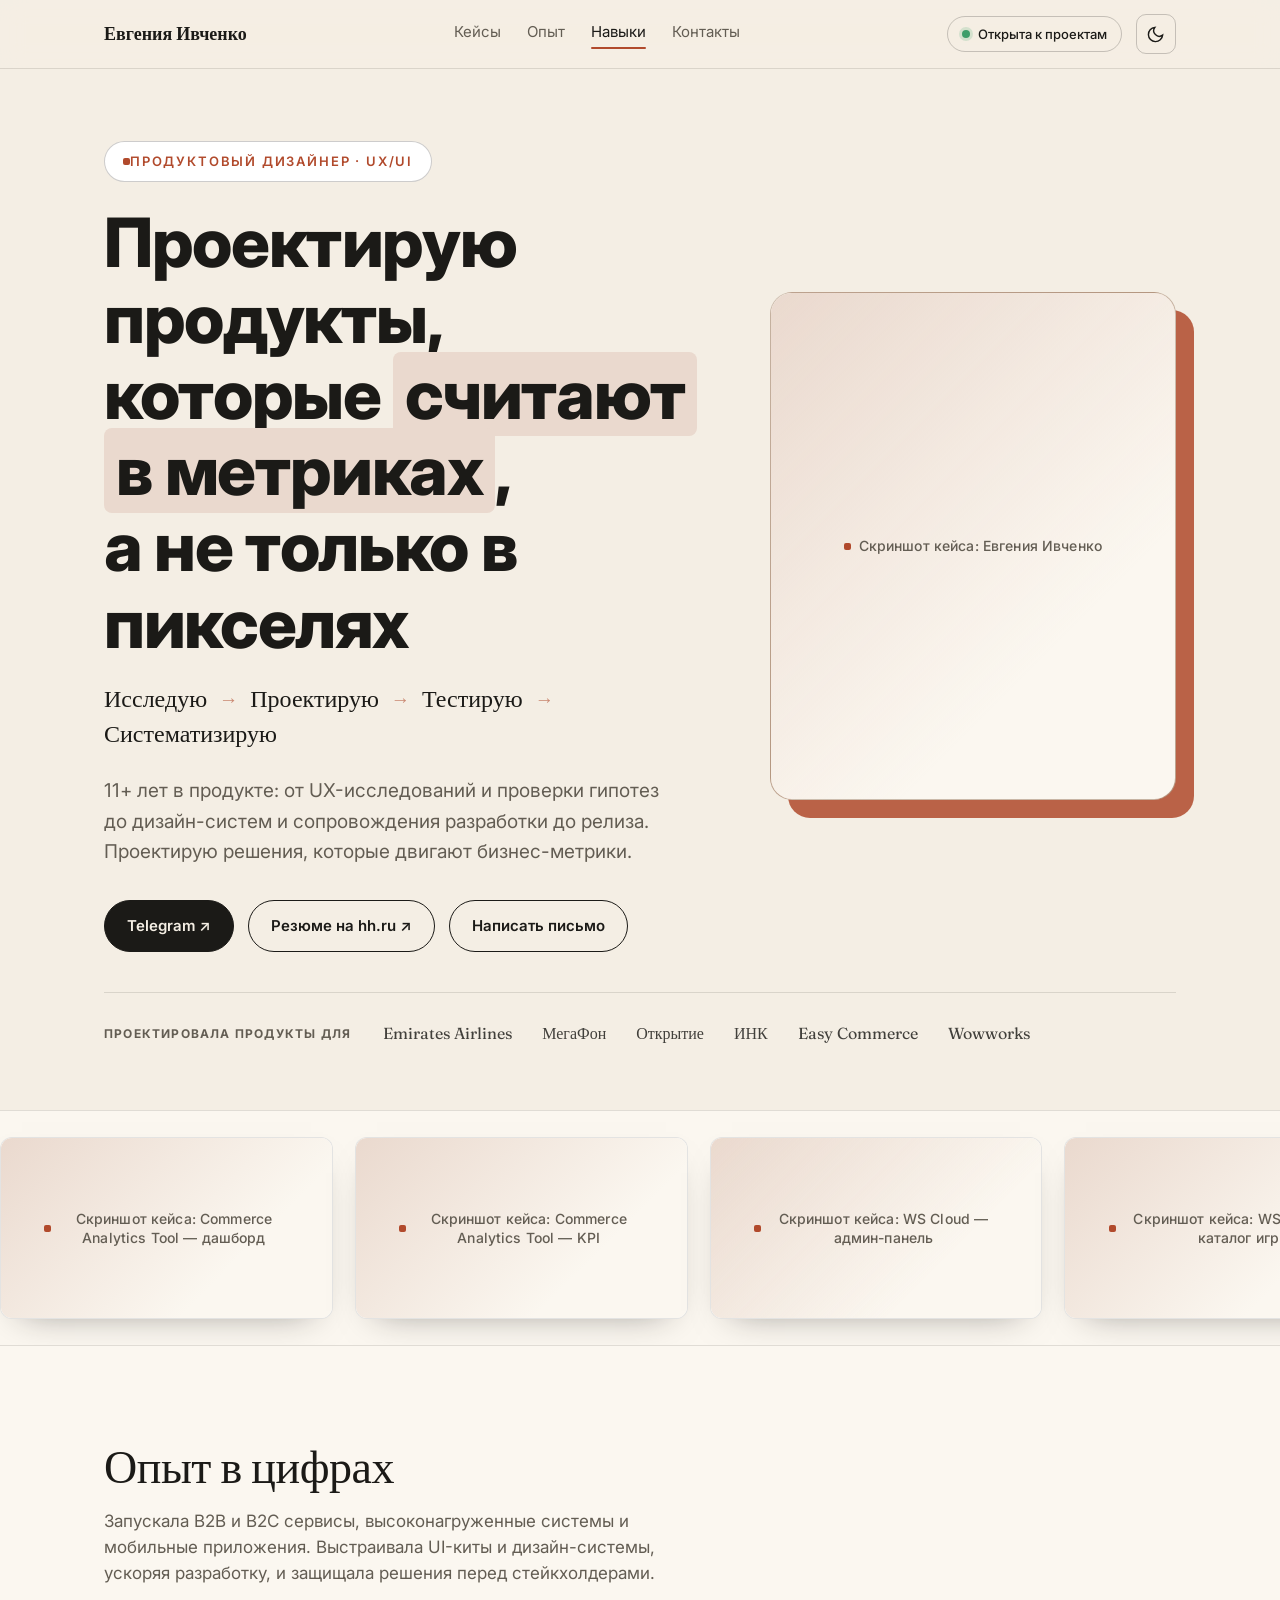
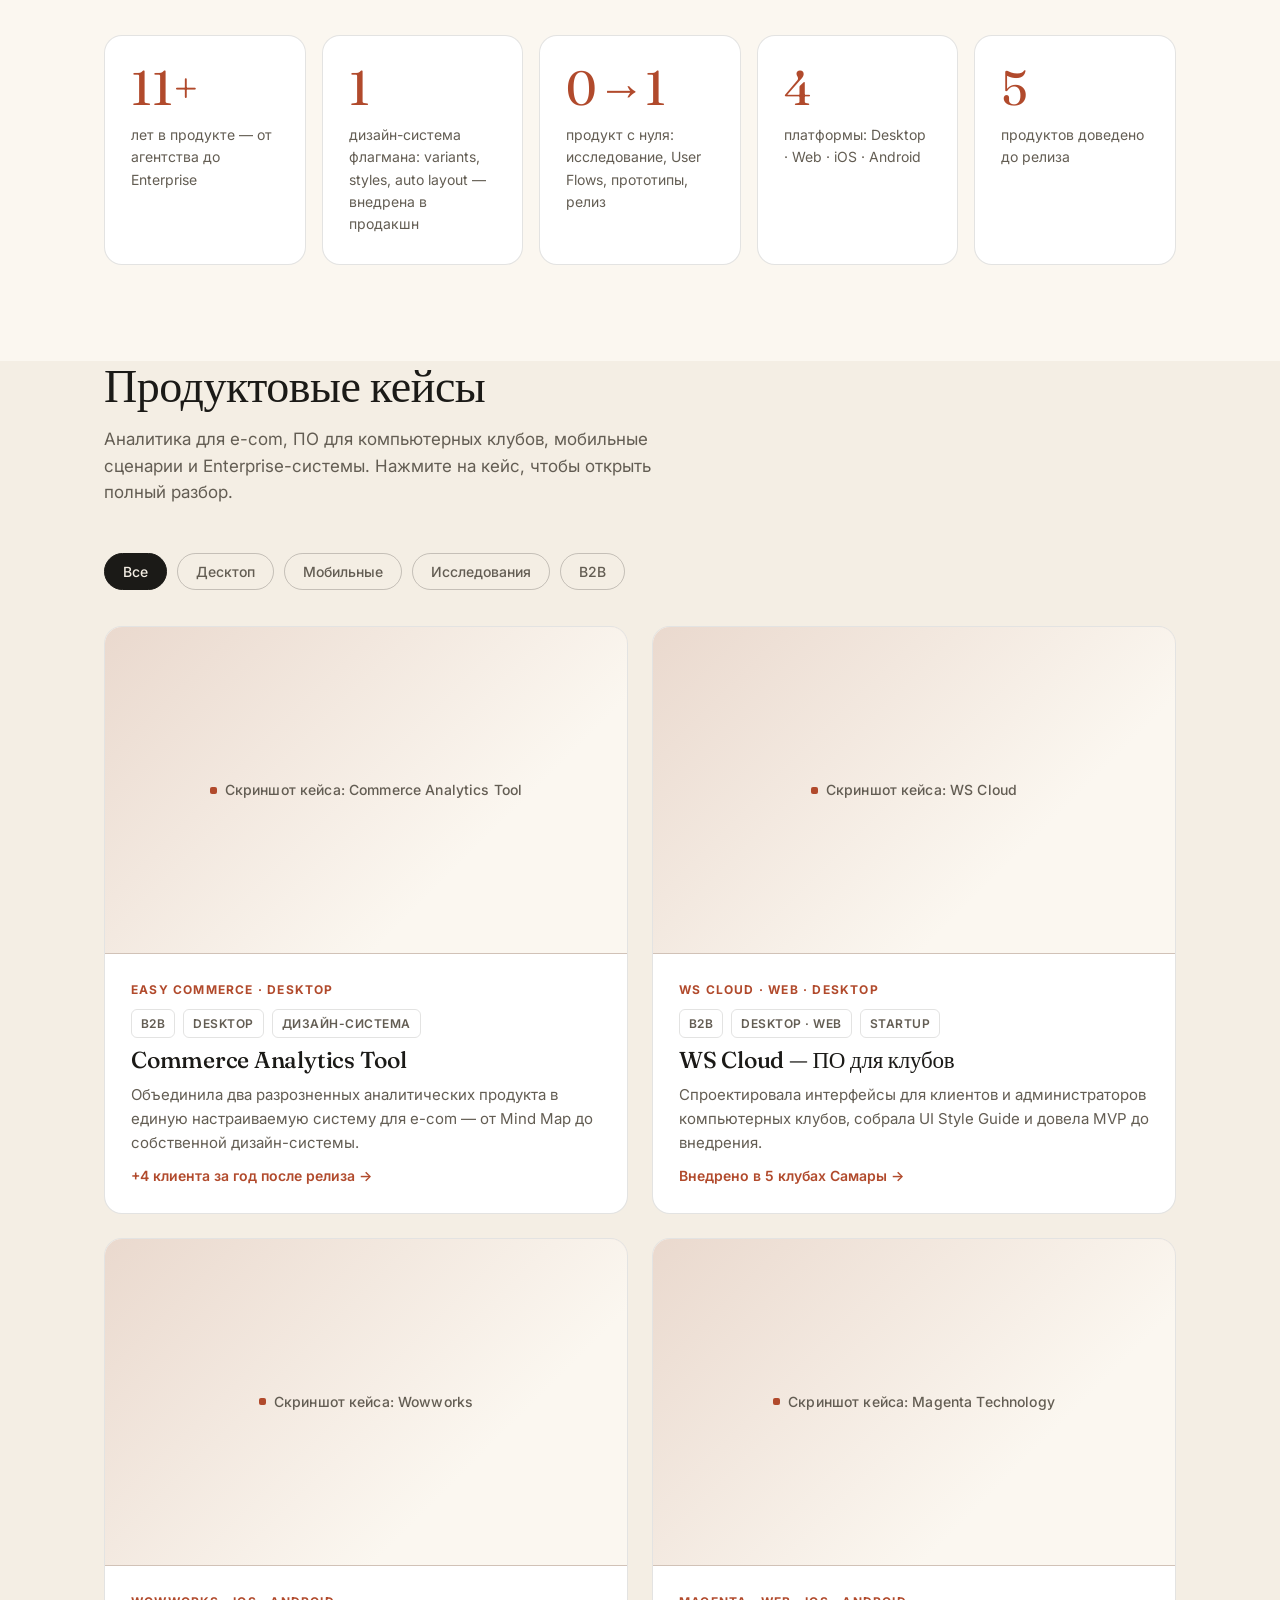
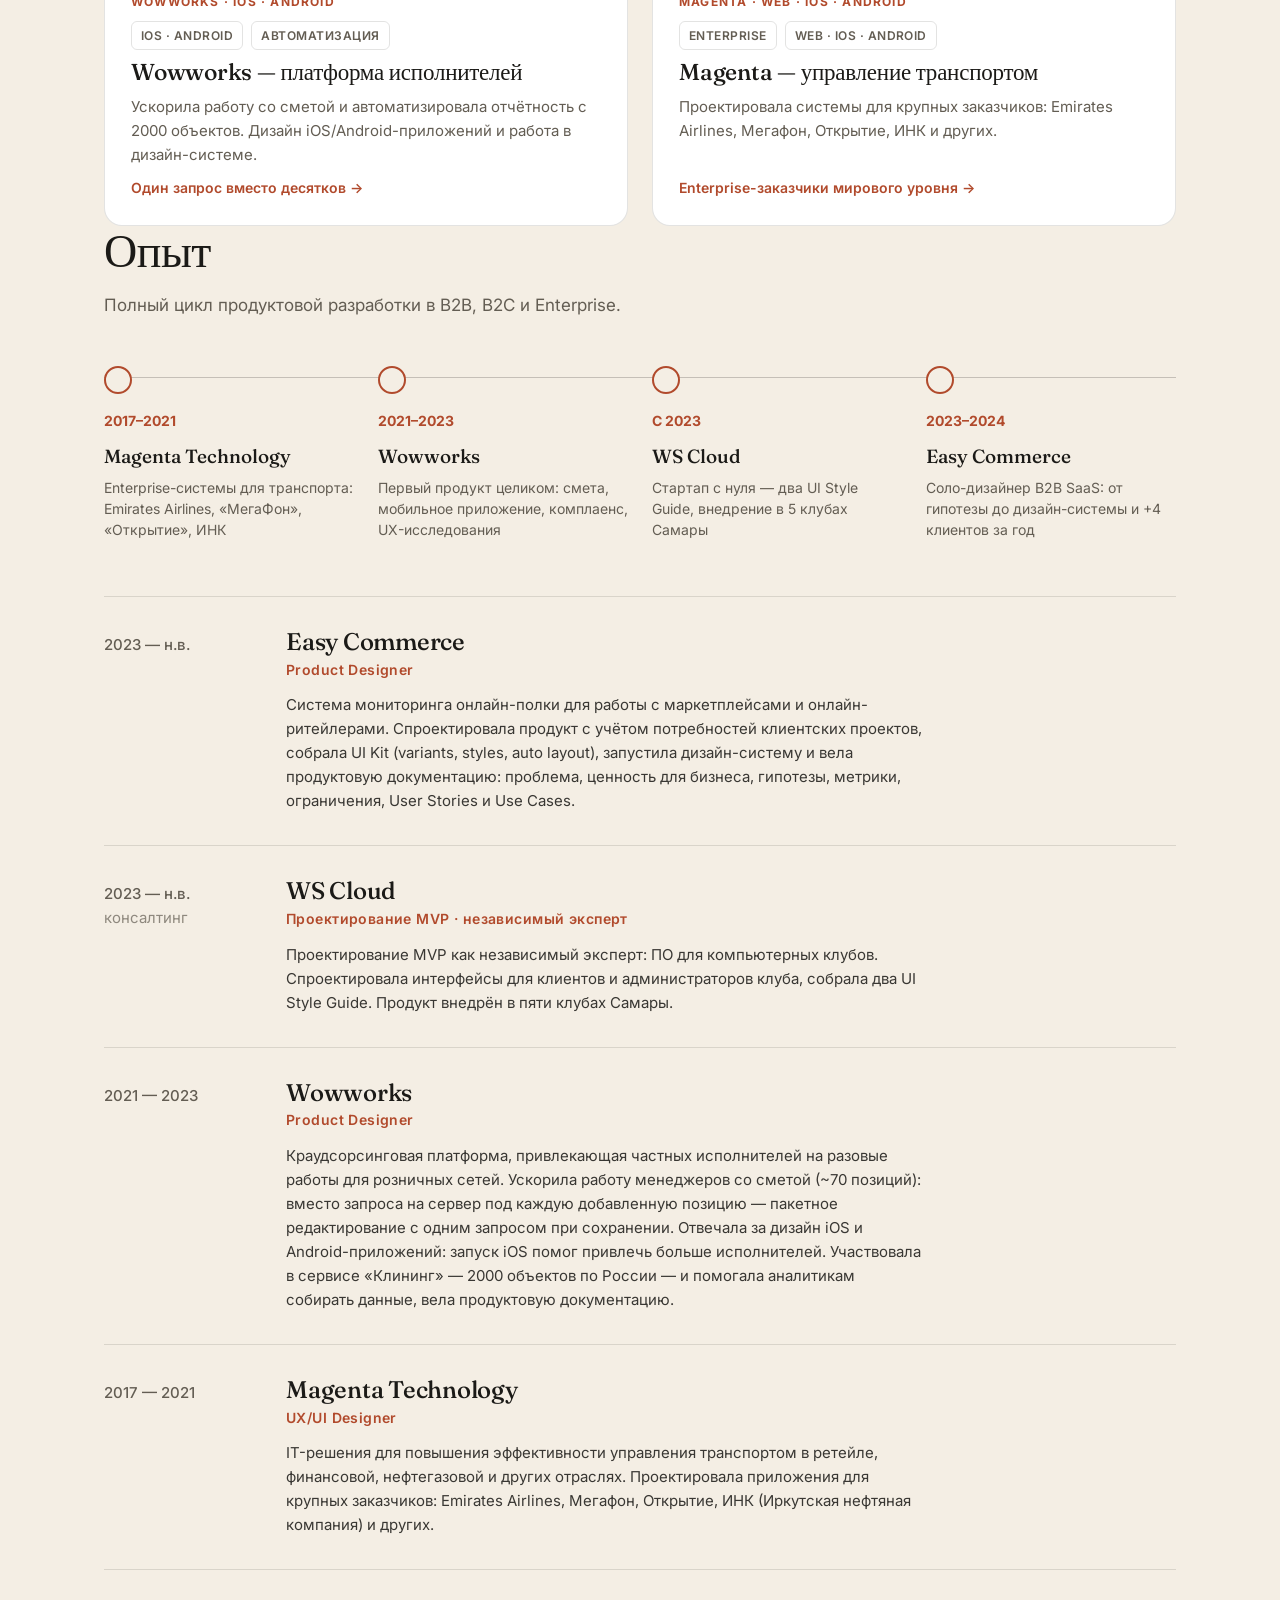
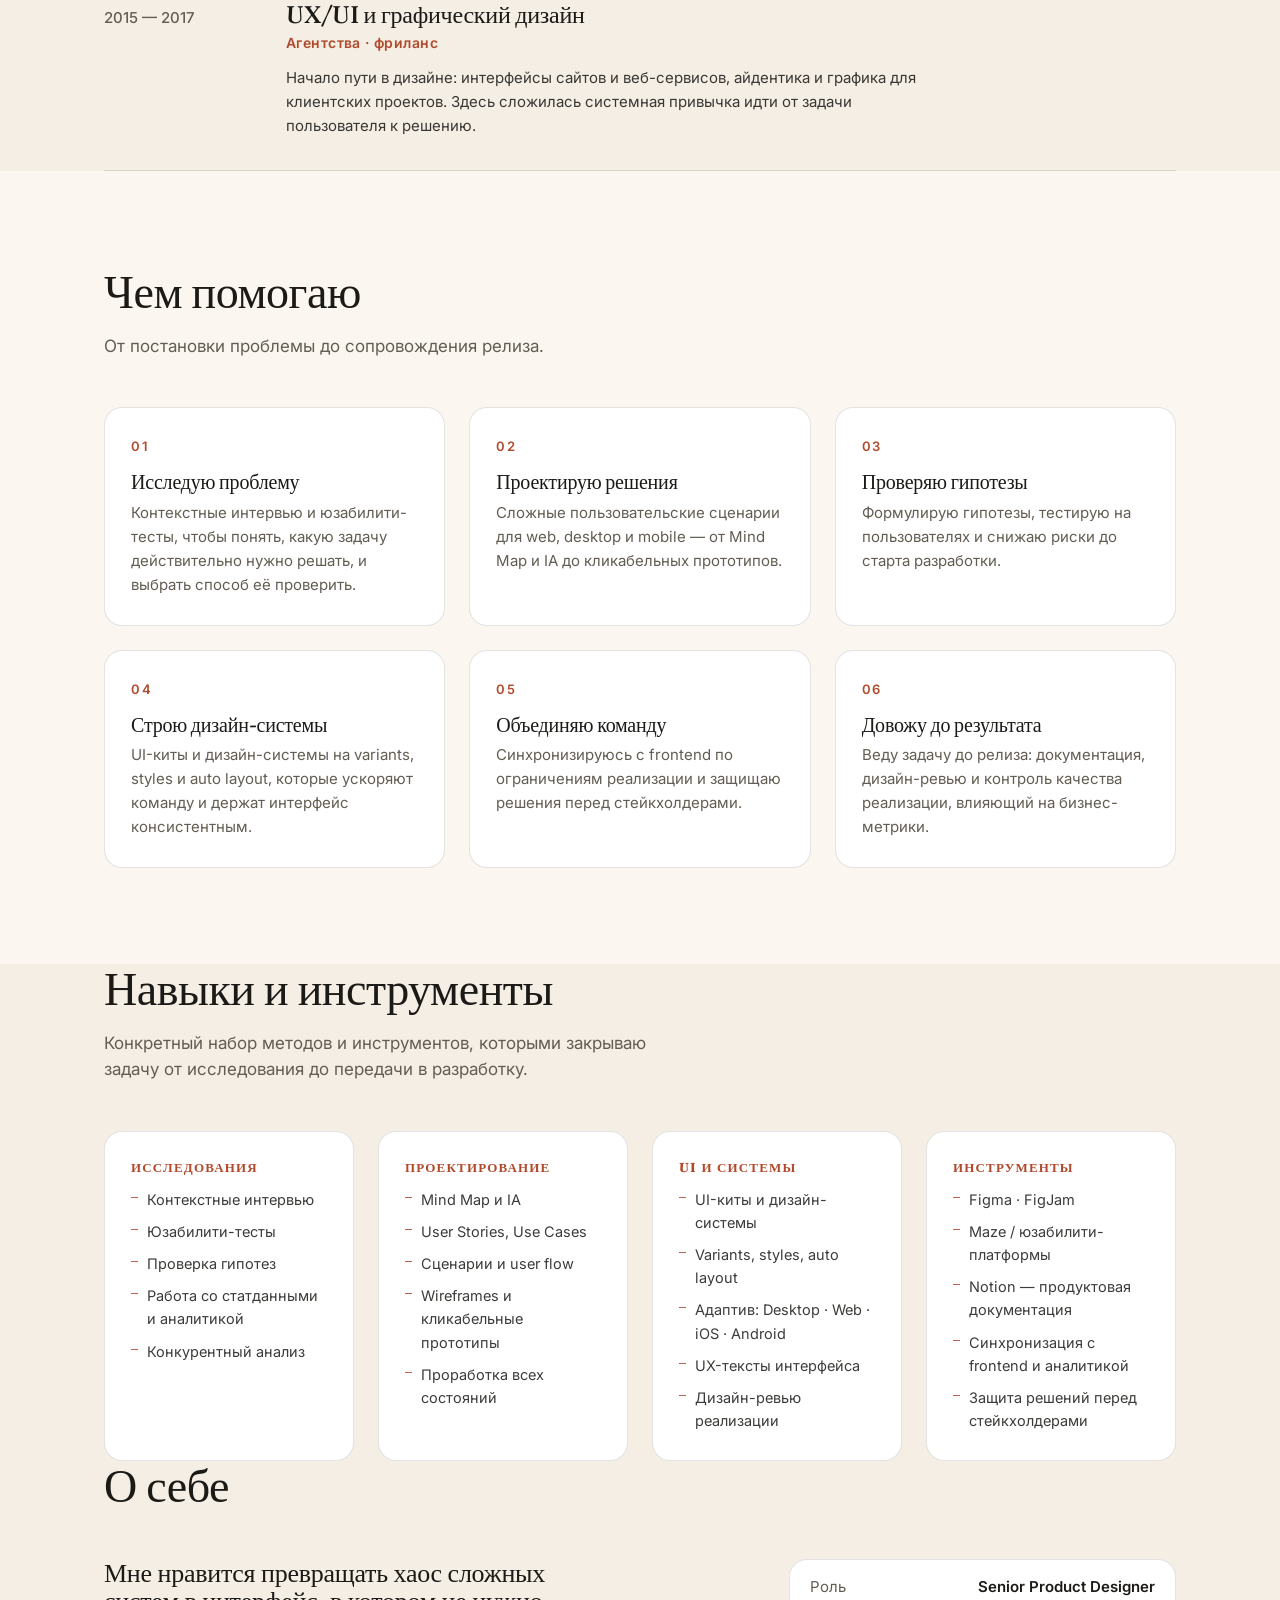
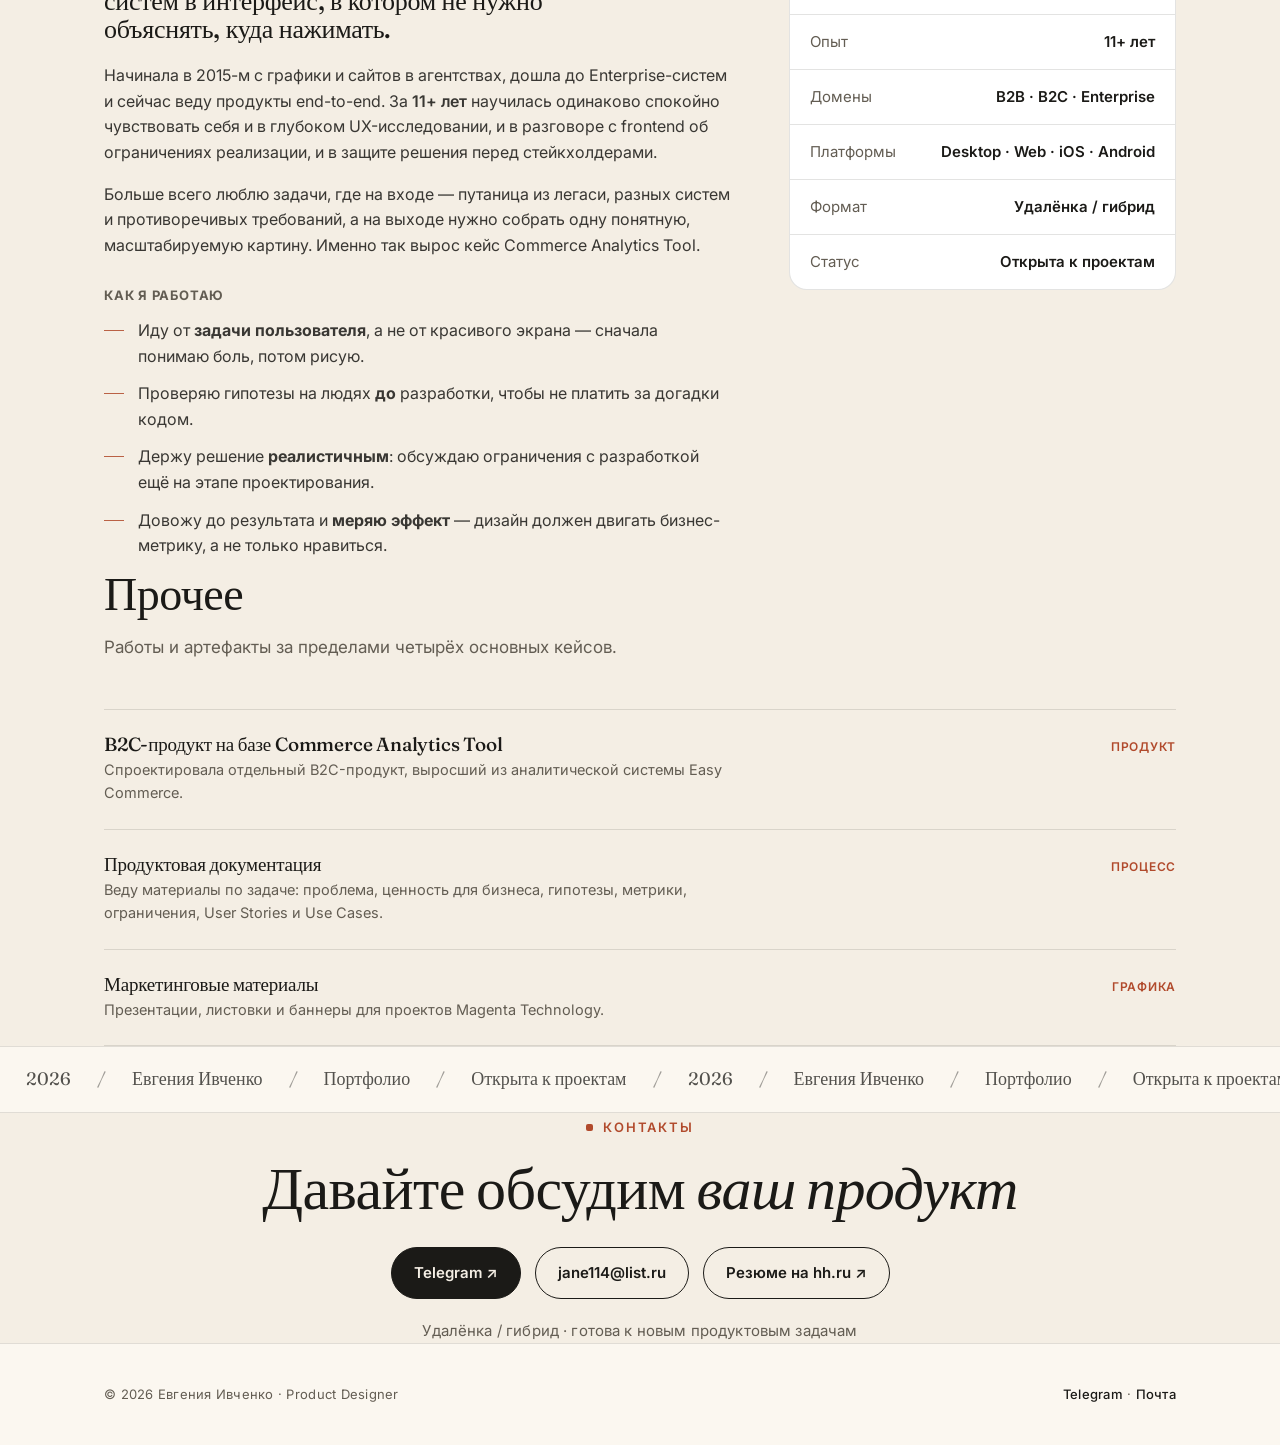
==== commit 4de61dd0: "Add files via upload" ====
--- a/index.html
+++ b/index.html
@@ -72,7 +72,6 @@
         </div>
       </div>
       <div class="portrait-wrap">
-        <span class="portrait-star" aria-hidden="true">✦</span>
         <div class="portrait">
           <img src="https://thb.tildacdn.pub/tild6165-3732-4666-a662-373633386363/-/resize/504x/IMG_7647_2.jpg" alt="Евгения Ивченко" width="420" height="525" fetchpriority="high" decoding="async">
         </div>
@@ -98,7 +97,7 @@
   <section class="stats" id="stats">
     <div class="wrap">
       <div class="section-head">
-        <h2>Опыт в цифрах <span class="star">✦</span></h2>
+        <h2>Опыт в цифрах</h2>
         <p>Запускала B2B и B2C сервисы, высоконагруженные системы и мобильные приложения. Выстраивала UI-киты и дизайн-системы, ускоряя разработку, и защищала решения перед стейкхолдерами.</p>
       </div>
       <div class="stats-grid">
@@ -113,7 +112,7 @@
 
   <section id="work" class="wrap">
     <div class="section-head">
-      <h2>Продуктовые кейсы <span class="star">✦</span></h2>
+      <h2>Продуктовые кейсы</h2>
       <p>Аналитика для e-com, ПО для компьютерных клубов, мобильные сценарии и Enterprise-системы. Нажмите на кейс, чтобы открыть полный разбор.</p>
     </div>
     <div class="filters" role="group" aria-label="Фильтр кейсов">
@@ -175,7 +174,7 @@
 
   <section id="experience" class="wrap">
     <div class="section-head">
-      <h2>Опыт <span class="star">✦</span></h2>
+      <h2>Опыт</h2>
       <p>Полный цикл продуктовой разработки в B2B, B2C и Enterprise.</p>
     </div>
     <div class="timeline">
@@ -240,23 +239,23 @@
   <section class="services" id="services">
     <div class="wrap">
       <div class="section-head">
-        <h2>Чем помогаю <span class="star">✦</span></h2>
+        <h2>Чем помогаю</h2>
         <p>От постановки проблемы до сопровождения релиза.</p>
       </div>
       <div class="svc-grid">
-        <div class="svc"><span class="star">✦</span><h3>Исследую проблему</h3><p>Контекстные интервью и юзабилити-тесты, чтобы понять, какую задачу действительно нужно решать, и выбрать способ её проверить.</p></div>
-        <div class="svc"><span class="star">✦</span><h3>Проектирую решения</h3><p>Сложные пользовательские сценарии для web, desktop и mobile — от Mind Map и IA до кликабельных прототипов.</p></div>
-        <div class="svc"><span class="star">✦</span><h3>Проверяю гипотезы</h3><p>Формулирую гипотезы, тестирую на пользователях и снижаю риски до старта разработки.</p></div>
-        <div class="svc"><span class="star">✦</span><h3>Строю дизайн-системы</h3><p>UI-киты и дизайн-системы на variants, styles и auto layout, которые ускоряют команду и держат интерфейс консистентным.</p></div>
-        <div class="svc"><span class="star">✦</span><h3>Объединяю команду</h3><p>Синхронизируюсь с frontend по ограничениям реализации и защищаю решения перед стейкхолдерами.</p></div>
-        <div class="svc"><span class="star">✦</span><h3>Довожу до результата</h3><p>Веду задачу до релиза: документация, дизайн-ревью и контроль качества реализации, влияющий на бизнес-метрики.</p></div>
+        <div class="svc"><span class="svc-num">01</span><h3>Исследую проблему</h3><p>Контекстные интервью и юзабилити-тесты, чтобы понять, какую задачу действительно нужно решать, и выбрать способ её проверить.</p></div>
+        <div class="svc"><span class="svc-num">02</span><h3>Проектирую решения</h3><p>Сложные пользовательские сценарии для web, desktop и mobile — от Mind Map и IA до кликабельных прототипов.</p></div>
+        <div class="svc"><span class="svc-num">03</span><h3>Проверяю гипотезы</h3><p>Формулирую гипотезы, тестирую на пользователях и снижаю риски до старта разработки.</p></div>
+        <div class="svc"><span class="svc-num">04</span><h3>Строю дизайн-системы</h3><p>UI-киты и дизайн-системы на variants, styles и auto layout, которые ускоряют команду и держат интерфейс консистентным.</p></div>
+        <div class="svc"><span class="svc-num">05</span><h3>Объединяю команду</h3><p>Синхронизируюсь с frontend по ограничениям реализации и защищаю решения перед стейкхолдерами.</p></div>
+        <div class="svc"><span class="svc-num">06</span><h3>Довожу до результата</h3><p>Веду задачу до релиза: документация, дизайн-ревью и контроль качества реализации, влияющий на бизнес-метрики.</p></div>
       </div>
     </div>
   </section>
 
   <section id="skills" class="wrap">
     <div class="section-head">
-      <h2>Навыки и инструменты <span class="star">✦</span></h2>
+      <h2>Навыки и инструменты</h2>
       <p>Конкретный набор методов и инструментов, которыми закрываю задачу от исследования до передачи в разработку.</p>
     </div>
     <div class="skills-grid">
@@ -304,7 +303,7 @@
   </section>
 
   <section id="about" class="wrap">
-    <div class="section-head"><h2>О себе <span class="star">✦</span></h2></div>
+    <div class="section-head"><h2>О себе</h2></div>
     <div class="about-grid">
       <div>
         <h3>Мне нравится превращать хаос сложных систем в интерфейс, в котором не нужно объяснять, куда нажимать.</h3>
@@ -333,7 +332,7 @@
 
   <section id="other" class="wrap">
     <div class="section-head">
-      <h2>Прочее <span class="star">✦</span></h2>
+      <h2>Прочее</h2>
       <p>Работы и артефакты за пределами четырёх основных кейсов.</p>
     </div>
     <div class="other-list">
@@ -354,14 +353,14 @@
 
   <div class="marquee" aria-hidden="true">
     <div class="marquee-track">
-      <span>2026</span><span class="star">✦</span><span>Евгения Ивченко</span><span class="star">✦</span><span>Портфолио</span><span class="star">✦</span><span>Открыта к проектам</span><span class="star">✦</span>
-      <span>2026</span><span class="star">✦</span><span>Евгения Ивченко</span><span class="star">✦</span><span>Портфолио</span><span class="star">✦</span><span>Открыта к проектам</span><span class="star">✦</span>
-      <span>2026</span><span class="star">✦</span><span>Евгения Ивченко</span><span class="star">✦</span><span>Портфолио</span><span class="star">✦</span><span>Открыта к проектам</span><span class="star">✦</span>
+      <span>2026</span><span class="sep">/</span><span>Евгения Ивченко</span><span class="sep">/</span><span>Портфолио</span><span class="sep">/</span><span>Открыта к проектам</span><span class="sep">/</span>
+      <span>2026</span><span class="sep">/</span><span>Евгения Ивченко</span><span class="sep">/</span><span>Портфолио</span><span class="sep">/</span><span>Открыта к проектам</span><span class="sep">/</span>
+      <span>2026</span><span class="sep">/</span><span>Евгения Ивченко</span><span class="sep">/</span><span>Портфолио</span><span class="sep">/</span><span>Открыта к проектам</span><span class="sep">/</span>
     </div>
   </div>
 
   <section class="contact wrap" id="contact">
-    <span class="eyebrow"><span class="star">✦</span>Контакты</span>
+    <span class="eyebrow">Контакты</span>
     <h2 style="margin-top:16px">Давайте обсудим <span class="hl">ваш продукт</span></h2>
     <div class="cta-row">
       <a class="btn primary" href="https://t.me/evgeniyaivchenko" target="_blank" rel="noopener">Telegram ↗</a>
--- a/styles.css
+++ b/styles.css
@@ -36,7 +36,7 @@
     linear-gradient(135deg,var(--accent-soft),transparent 70%),var(--surface);
   color:var(--muted);font-size:14px;font-weight:500;letter-spacing:.01em;line-height:1.4}
 .img-ph span{max-width:80%}
-.img-ph::before{content:"✦";color:var(--accent);margin-right:8px;font-size:15px}
+.img-ph::before{content:"";display:inline-block;width:7px;height:7px;background:var(--accent);border-radius:2px;margin-right:8px;vertical-align:middle}
 .thumb .img-ph{min-height:0}
 .frame.is-ph{cursor:default}
 .frame.is-ph::after{display:none}
@@ -48,20 +48,19 @@
 .wrap{max-width:var(--maxw);margin:0 auto;padding:0 24px}
 section{padding:clamp(64px,9vw,96px) 0}
 section[id]{scroll-margin-top:84px}
-.eyebrow{display:inline-flex;align-items:center;gap:8px;font-size:13px;font-weight:600;
+.eyebrow{display:inline-flex;align-items:center;gap:10px;font-size:13px;font-weight:600;
   letter-spacing:.14em;text-transform:uppercase;color:var(--accent)}
-.star{color:var(--accent)}
+.eyebrow::before{content:"";width:7px;height:7px;flex:none;background:var(--accent);border-radius:2px}
 h1,h2,h3{font-family:var(--display);font-weight:500;line-height:1.08;letter-spacing:-.01em}
 .section-head{margin-bottom:48px;max-width:720px}
-.section-head h2{font-size:clamp(30px,4.4vw,46px);display:flex;align-items:center;gap:.4em}
-.section-head h2 .star{font-size:.36em;line-height:1;opacity:.7;flex:none;transform:translateY(-.05em)}
+.section-head h2{font-size:clamp(30px,4.4vw,46px)}
 .section-head p{color:var(--muted);max-width:560px;font-size:17px;line-height:1.55;margin-top:16px}
 
 /* progress + reveal (reveal only hides when JS is on) */
 #progress{position:fixed;top:0;left:0;height:3px;width:0;z-index:100;background:linear-gradient(90deg,var(--accent),#e0895f);transition:width .1s linear}
 html.js .reveal{opacity:0;transform:translateY(22px);transition:opacity .7s ease,transform .7s cubic-bezier(.2,.7,.2,1)}
 html.js .reveal.in{opacity:1;transform:none}
-@media(prefers-reduced-motion:reduce){html.js .reveal{opacity:1;transform:none;transition:none}.marquee-track,.portrait-star{animation:none!important}}
+@media(prefers-reduced-motion:reduce){html.js .reveal{opacity:1;transform:none;transition:none}.marquee-track{animation:none!important}}
 
 /* header */
 header.nav{position:sticky;top:0;z-index:50;background:var(--header-bg);
@@ -174,22 +173,20 @@
 .portrait-wrap::before{content:"";position:absolute;inset:0;border-radius:22px;background:var(--accent);transform:translate(18px,18px);opacity:.85;z-index:0}
 .portrait{position:relative;z-index:1;aspect-ratio:4/5;border-radius:22px;overflow:hidden;border:1px solid var(--line);background:linear-gradient(150deg,#E7D6C6,#C9A78F)}
 .portrait img{width:100%;height:100%;object-fit:cover}
-.portrait-star{position:absolute;top:-16px;right:-8px;z-index:2;color:var(--accent);font-size:38px;line-height:1;animation:spin 14s linear infinite}
-@keyframes spin{to{transform:rotate(360deg)}}
 @media(max-width:860px){.hero-grid{grid-template-columns:1fr;gap:40px}.portrait{max-width:340px}}
 
 /* marquee */
 .marquee{border-top:1px solid var(--line);border-bottom:1px solid var(--line);overflow:hidden;padding:18px 0;background:var(--surface)}
 .marquee-track{display:flex;white-space:nowrap;animation:scroll 34s linear infinite;width:max-content}
 .marquee-track span{font-family:var(--display);font-size:18px;color:var(--ink);padding:0 26px;opacity:.75}
-.marquee-track .star{opacity:1}
+.marquee-track .sep{opacity:.4;padding:0}
 @keyframes scroll{from{transform:translateX(0)}to{transform:translateX(-50%)}}
 
 /* stats */
 .stats{background:var(--surface)}
 .stats-intro{max-width:620px;color:var(--muted);font-size:17px;margin-bottom:48px}
-.stats-grid{display:grid;grid-template-columns:repeat(5,1fr);gap:18px}
-.stat{background:var(--card);border:1px solid var(--line);border-radius:var(--radius);padding:26px 22px}
+.stats-grid{display:grid;grid-template-columns:repeat(5,1fr);gap:16px}
+.stat{background:var(--card);border:1px solid var(--line);border-radius:var(--radius);padding:28px 26px}
 .stat .num{font-family:var(--display);font-size:clamp(34px,4vw,48px);color:var(--accent);line-height:1}
 .stat .lbl{margin-top:12px;font-size:14px;color:var(--muted)}
 @media(max-width:900px){.stats-grid{grid-template-columns:repeat(2,1fr)}}
@@ -209,7 +206,7 @@
 .thumb{aspect-ratio:16/10;overflow:hidden;border-bottom:1px solid var(--line);background:var(--accent-soft)}
 .thumb img{width:100%;height:100%;object-fit:cover;object-position:top;transition:transform .5s ease}
 .case-card:hover .thumb img{transform:scale(1.05)}
-.case-body{padding:22px 24px 26px;display:flex;flex-direction:column;gap:10px;flex:1}
+.case-body{padding:26px;display:flex;flex-direction:column;gap:10px;flex:1}
 .case-body .co{font-size:12px;font-weight:700;letter-spacing:.1em;text-transform:uppercase;color:var(--accent)}
 .tags{display:flex;gap:8px;flex-wrap:wrap}
 .tag{font-size:12px;font-weight:600;letter-spacing:.04em;text-transform:uppercase;color:var(--muted);
@@ -220,11 +217,11 @@
 
 /* services */
 .services{background:var(--surface)}
-.svc-grid{display:grid;grid-template-columns:repeat(3,1fr);gap:20px}
+.svc-grid{display:grid;grid-template-columns:repeat(3,1fr);gap:24px}
 @media(max-width:860px){.svc-grid{grid-template-columns:1fr}}
 .svc{background:var(--card);border:1px solid var(--line);border-radius:var(--radius);padding:28px 26px}
-.svc .star{font-size:20px}
-.svc h3{font-size:20px;margin:16px 0 8px}
+.svc-num{display:block;font-size:13px;font-weight:600;letter-spacing:.14em;color:var(--accent)}
+.svc h3{font-size:20px;margin:14px 0 8px}
 .svc p{color:var(--muted);font-size:15px}
 
 /* experience */
@@ -270,13 +267,14 @@
 /* meta + toc */
 .case-meta{display:grid;grid-template-columns:1fr 1fr;gap:24px;margin:40px 0 8px}
 @media(max-width:760px){.case-meta{grid-template-columns:1fr}}
-.facts,.toc-card{background:var(--card);border:1px solid var(--line);border-radius:var(--radius);padding:26px 28px}
+.facts,.toc-card{background:var(--card);border:1px solid var(--line);border-radius:var(--radius);padding:28px 26px}
 .facts .frow{padding:13px 0;border-bottom:1px solid var(--line)}
 .facts .frow:first-child{padding-top:0}
 .facts .frow:last-child{border-bottom:0;padding-bottom:0}
 .facts .k{font-size:12px;font-weight:600;letter-spacing:.1em;text-transform:uppercase;color:var(--accent);margin-bottom:4px}
 .facts .v{font-size:15px}
-.toc-card .toc-title{font-size:12px;font-weight:600;letter-spacing:.1em;text-transform:uppercase;color:var(--accent);margin-bottom:8px}
+.toc-card .toc-title{display:flex;align-items:baseline;justify-content:space-between;gap:10px;font-size:12px;font-weight:600;letter-spacing:.1em;text-transform:uppercase;color:var(--accent);margin-bottom:8px}
+.toc-card .read-time{font-size:11px;font-weight:500;letter-spacing:.02em;text-transform:none;color:var(--muted)}
 .toc a{display:flex;justify-content:space-between;gap:12px;padding:12px 0;border-bottom:1px solid var(--line);font-size:15px;color:var(--muted);transition:color .2s}
 .toc a:last-child{border-bottom:0}
 .toc a .tnum{font-size:12px;color:var(--muted);opacity:.7}
@@ -297,6 +295,16 @@
 .hyp .card{background:var(--surface);border:1px solid var(--line);border-left:3px solid var(--accent);border-radius:12px;padding:18px 20px}
 .hyp .card b{font-size:12px;font-weight:700;letter-spacing:.08em;color:var(--muted)}
 .hyp .card p{margin:8px 0 0;font-size:15px}
+.hyp .card .verdict{display:inline-block;margin-top:12px;font-size:12px;font-weight:700;letter-spacing:.04em;
+  text-transform:uppercase;color:var(--accent);background:var(--accent-soft);padding:4px 10px;border-radius:6px}
+
+/* fraction-style finding cards (research / test results) */
+.finding-grid{display:grid;grid-template-columns:1fr 1fr;gap:16px;margin:16px 0}
+@media(max-width:680px){.finding-grid{grid-template-columns:1fr}}
+.finding{background:var(--surface);border:1px solid var(--line);border-left:3px solid var(--accent);border-radius:12px;padding:20px 22px}
+.finding .fnum{font-family:var(--display);font-size:clamp(28px,3.4vw,36px);color:var(--accent);line-height:1}
+.finding .flbl{display:block;margin-top:8px;font-size:14px;font-weight:600;color:var(--ink)}
+.finding p{margin:6px 0 0;font-size:14px;color:var(--muted)}
 .insight-list{list-style:none;display:flex;flex-direction:column;gap:12px;margin:10px 0;max-width:760px}
 .insight-list li{position:relative;padding-left:34px;color:var(--ink);opacity:.86}
 .insight-list li::before{content:"";position:absolute;left:0;top:12px;width:20px;height:1px;background:var(--accent)}
@@ -315,7 +323,7 @@
   transform:translateY(-4px);transition:.25s;pointer-events:none;backdrop-filter:blur(3px)}
 .frame:hover::after{opacity:1;transform:none}
 figcaption{margin-top:10px;font-size:13px;color:var(--muted);letter-spacing:.02em}
-.shot-row{display:grid;grid-template-columns:1fr 1fr;gap:18px}
+.shot-row{display:grid;grid-template-columns:1fr 1fr;gap:16px}
 @media(max-width:680px){.shot-row{grid-template-columns:1fr}}
 
 /* next-case nav */
@@ -355,10 +363,10 @@
 .verbs i{color:var(--accent);font-style:normal;opacity:.6;font-size:.8em}
 
 /* skills / tools inventory */
-.skills-grid{display:grid;grid-template-columns:repeat(4,1fr);gap:20px}
+.skills-grid{display:grid;grid-template-columns:repeat(4,1fr);gap:24px}
 @media(max-width:900px){.skills-grid{grid-template-columns:repeat(2,1fr)}}
 @media(max-width:520px){.skills-grid{grid-template-columns:1fr}}
-.skill-col{background:var(--card);border:1px solid var(--line);border-radius:var(--radius);padding:24px 22px}
+.skill-col{background:var(--card);border:1px solid var(--line);border-radius:var(--radius);padding:28px 26px}
 .skill-col h3{font-size:13px;font-weight:700;letter-spacing:.09em;text-transform:uppercase;color:var(--accent);margin-bottom:14px}
 .skill-col ul{list-style:none;display:flex;flex-direction:column;gap:9px}
 .skill-col li{font-size:14.5px;color:var(--ink);opacity:.85;padding-left:16px;position:relative}
@@ -366,14 +374,14 @@
 
 /* other work */
 .other-list{border-top:1px solid var(--line)}
-.other-item{display:grid;grid-template-columns:1fr auto;gap:20px;align-items:baseline;padding:22px 0;border-bottom:1px solid var(--line)}
+.other-item{display:grid;grid-template-columns:1fr auto;gap:20px;align-items:baseline;padding:24px 0;border-bottom:1px solid var(--line)}
 .other-item h3{font-size:19px;margin-bottom:4px}
 .other-item p{color:var(--muted);font-size:14.5px;max-width:640px}
 .other-item .kind{font-size:12px;font-weight:600;letter-spacing:.06em;text-transform:uppercase;color:var(--accent);white-space:nowrap}
 
 /* case: business goal / success criteria (урок Эми Ву) */
 .goal-card{display:grid;grid-template-columns:1fr 1fr;gap:24px;background:var(--surface);
-  border:1px solid var(--line);border-left:3px solid var(--accent);border-radius:14px;padding:24px 26px;margin:32px 0 8px}
+  border:1px solid var(--line);border-left:3px solid var(--accent);border-radius:14px;padding:28px 26px;margin:32px 0 8px}
 @media(max-width:680px){.goal-card{grid-template-columns:1fr;gap:16px}}
 .goal-card .g .k{font-size:12px;font-weight:700;letter-spacing:.09em;text-transform:uppercase;color:var(--accent);margin-bottom:8px}
 .goal-card .g .v{font-size:16px;color:var(--ink);line-height:1.5}
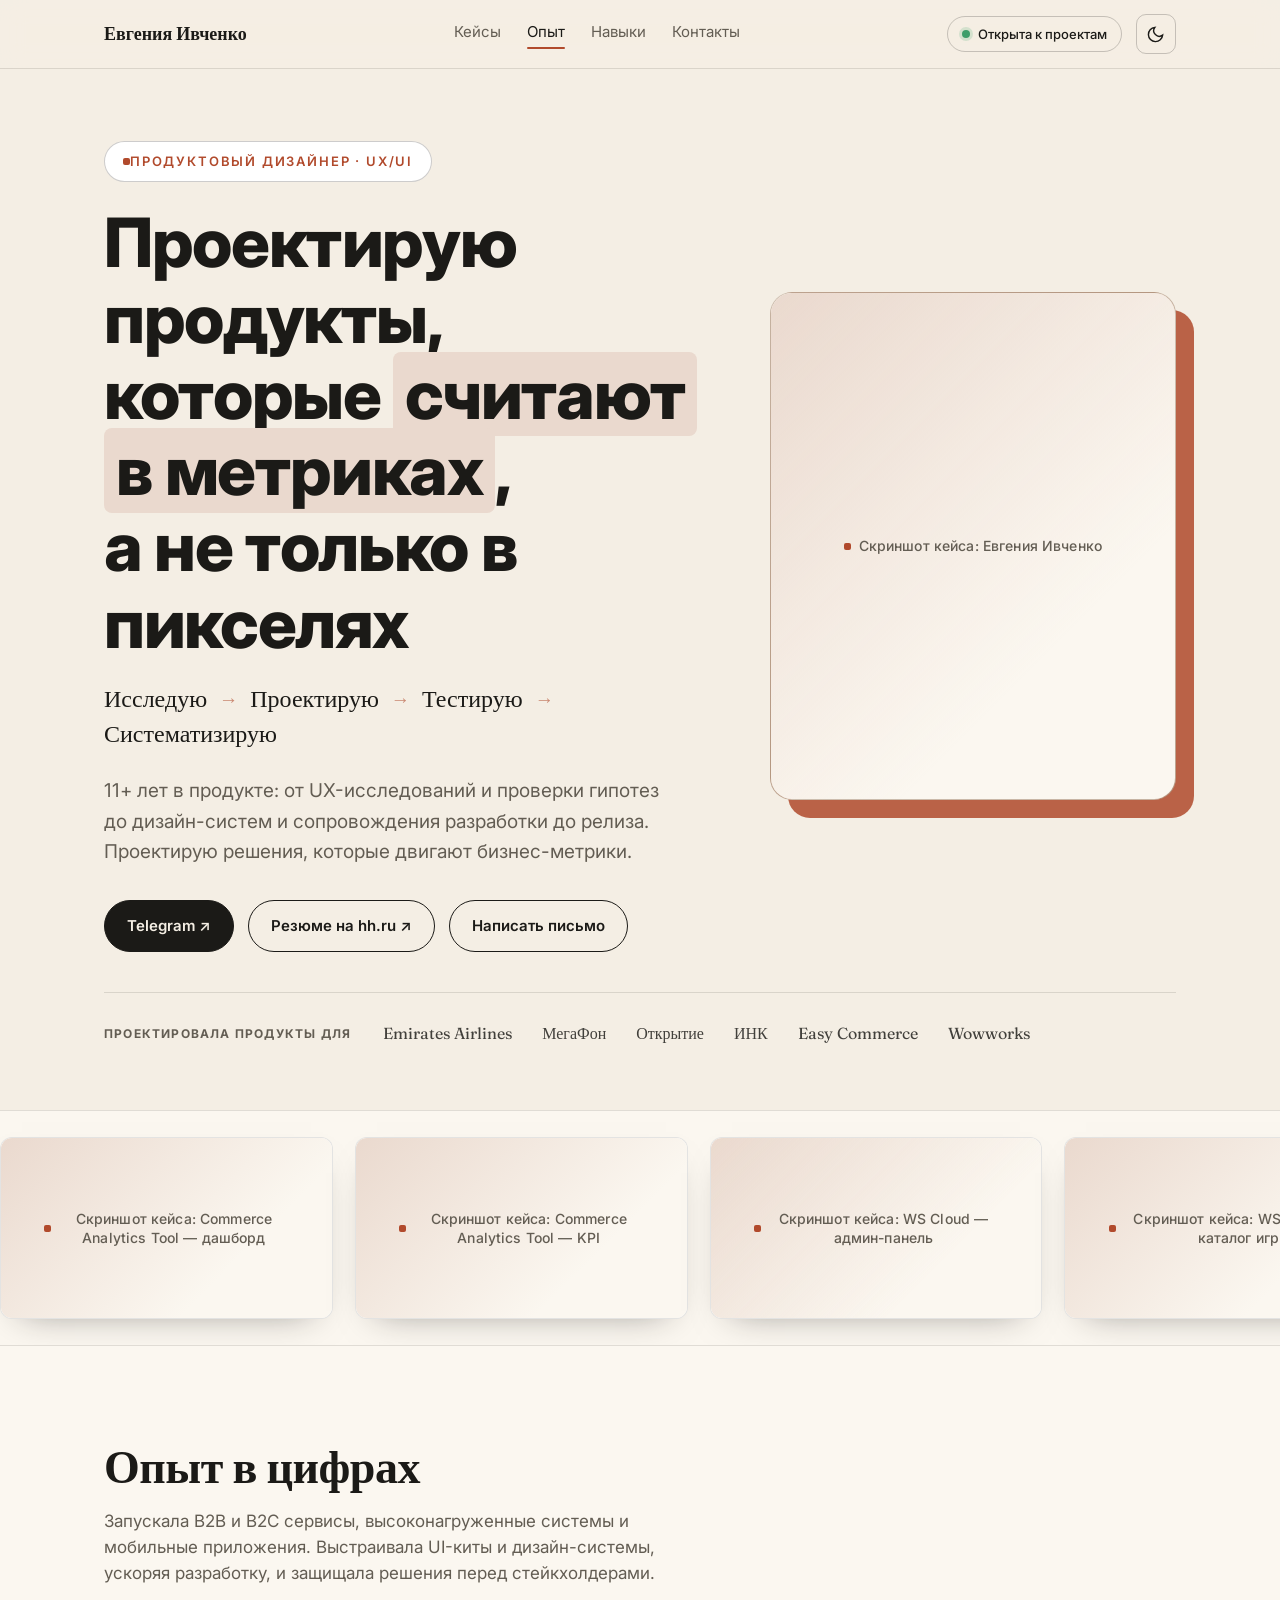
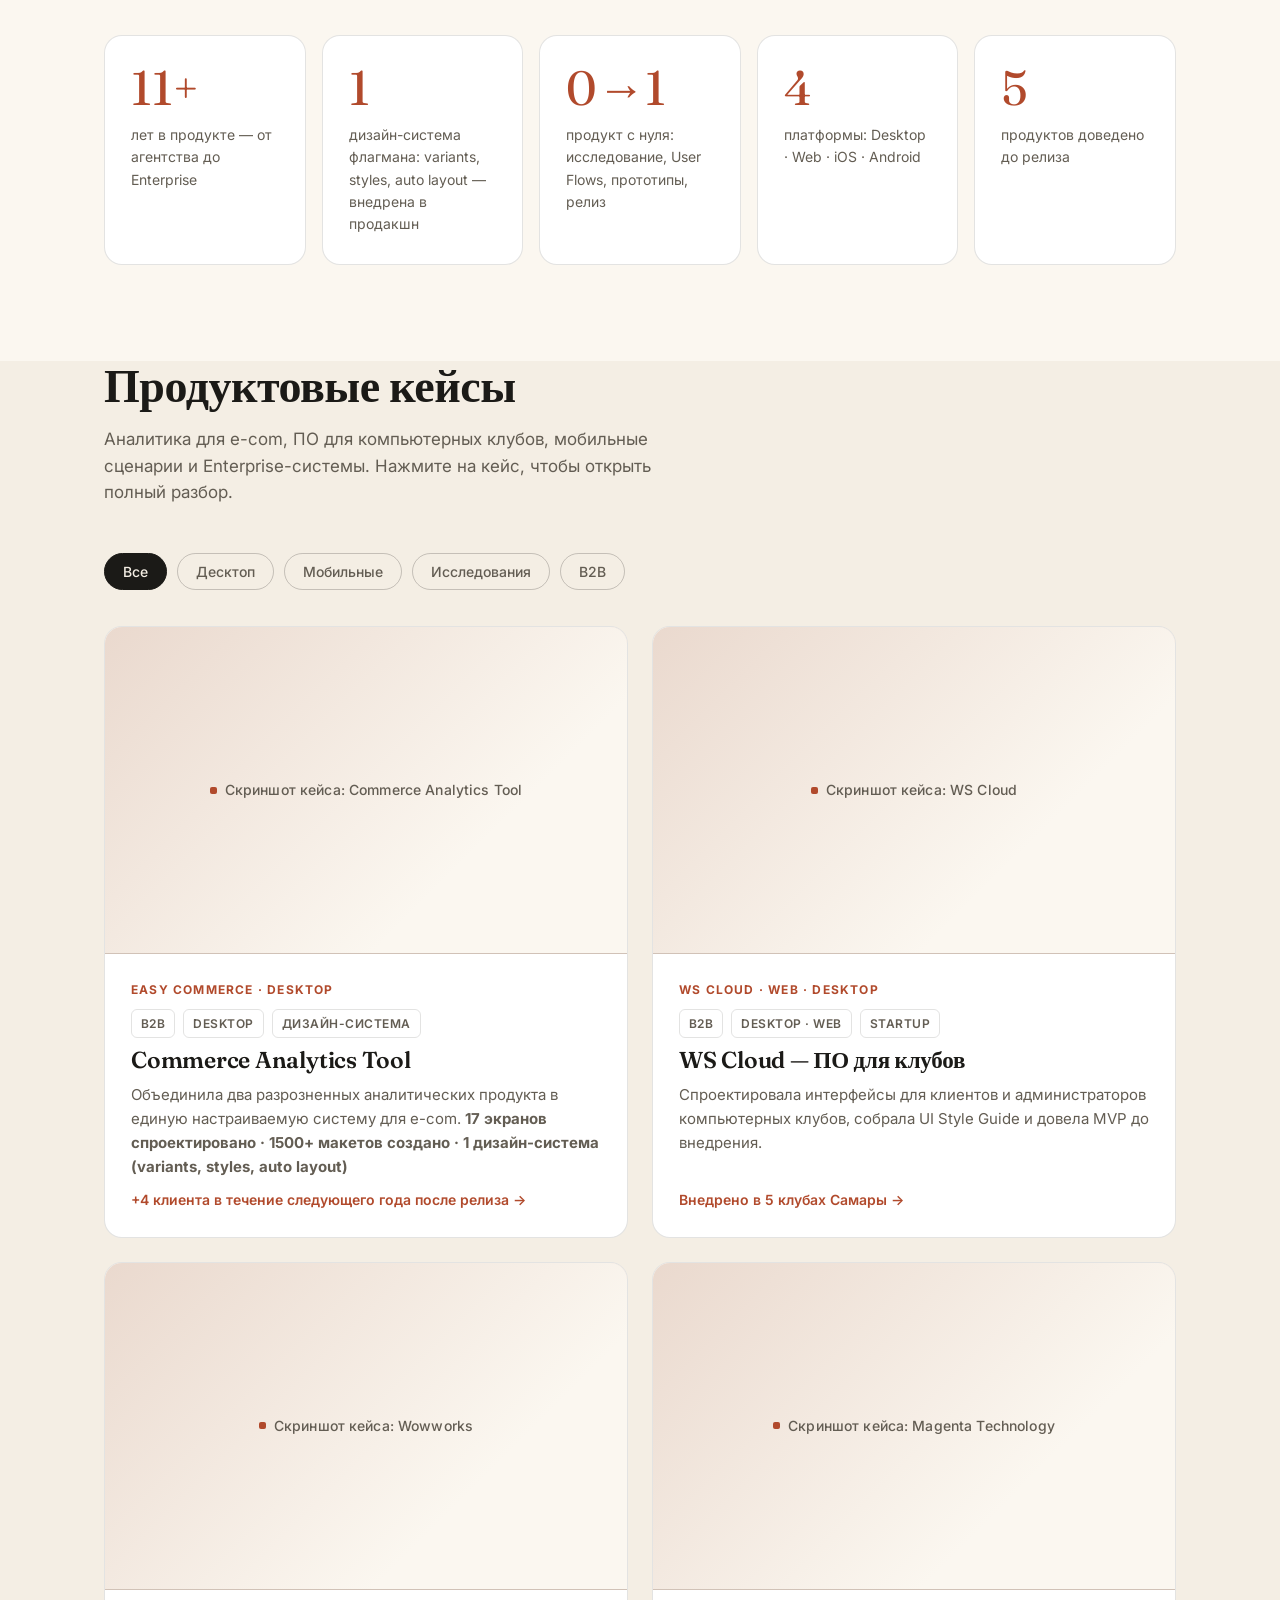
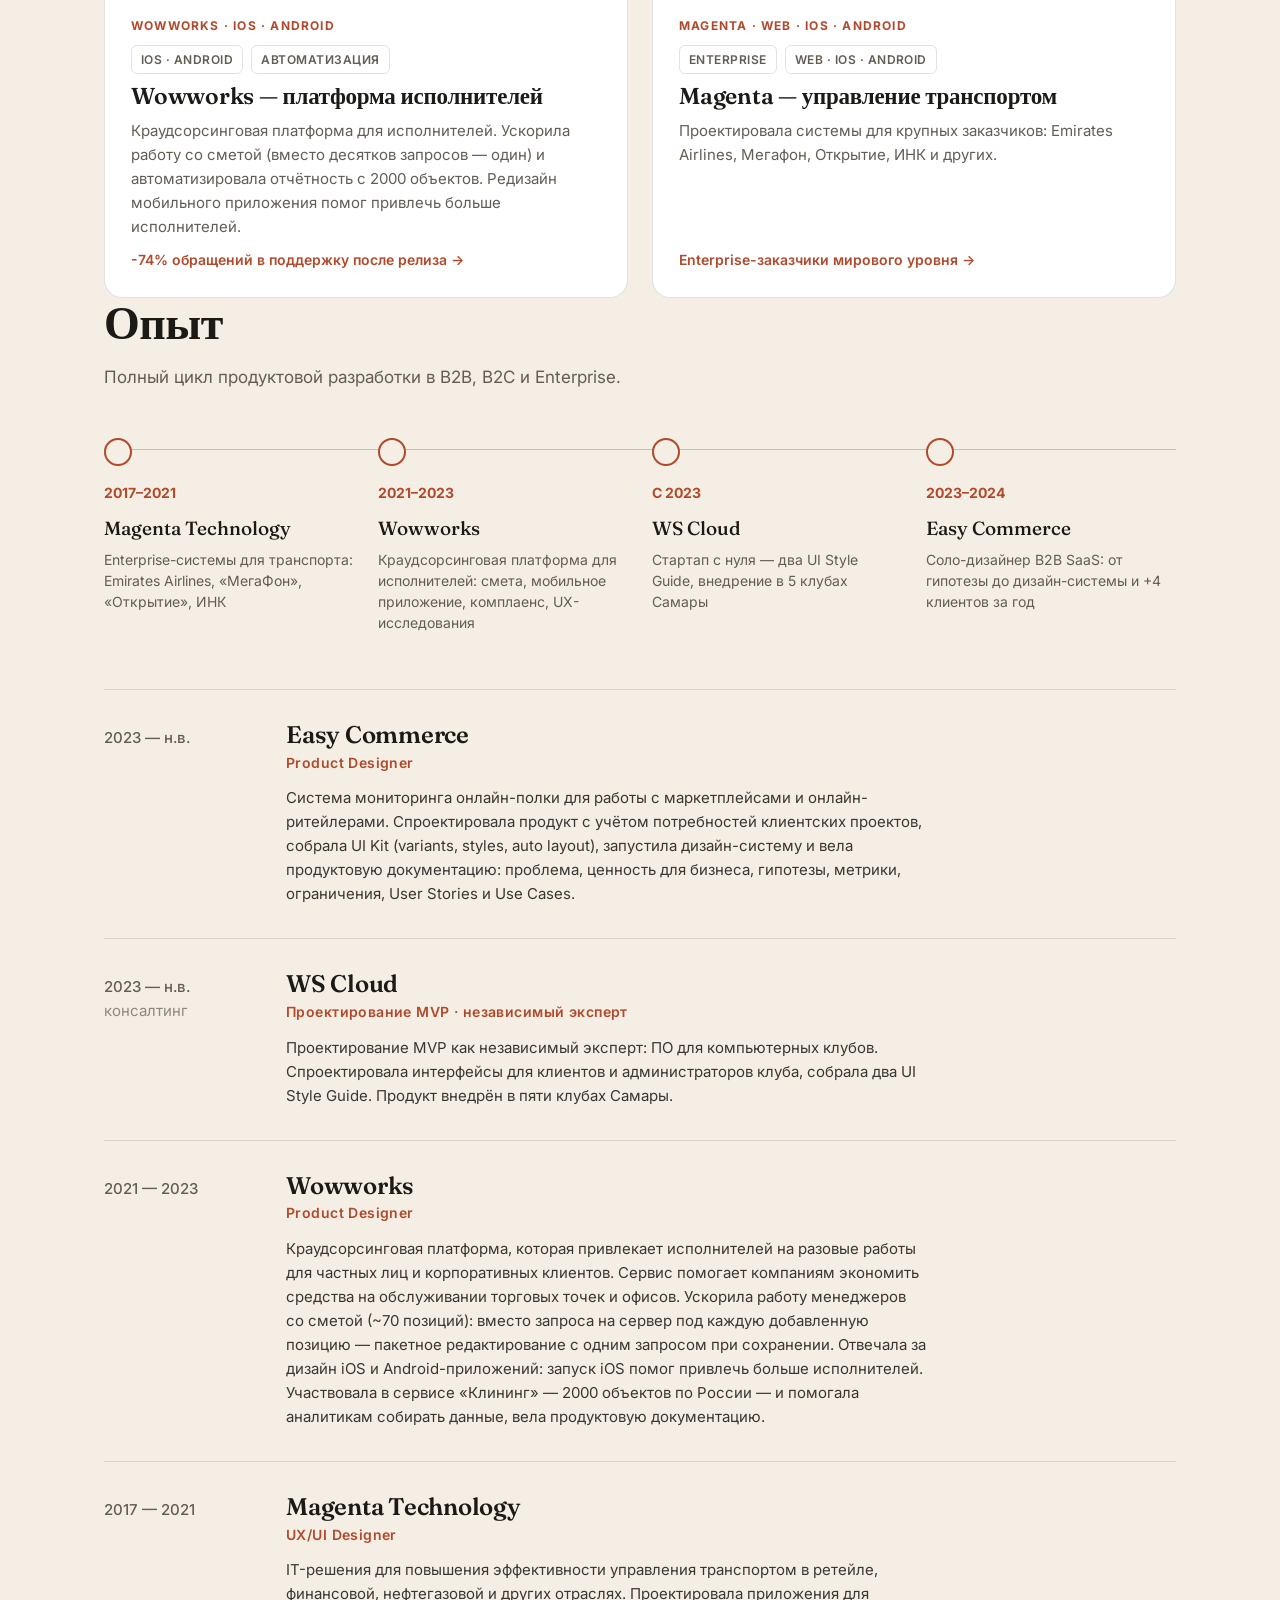
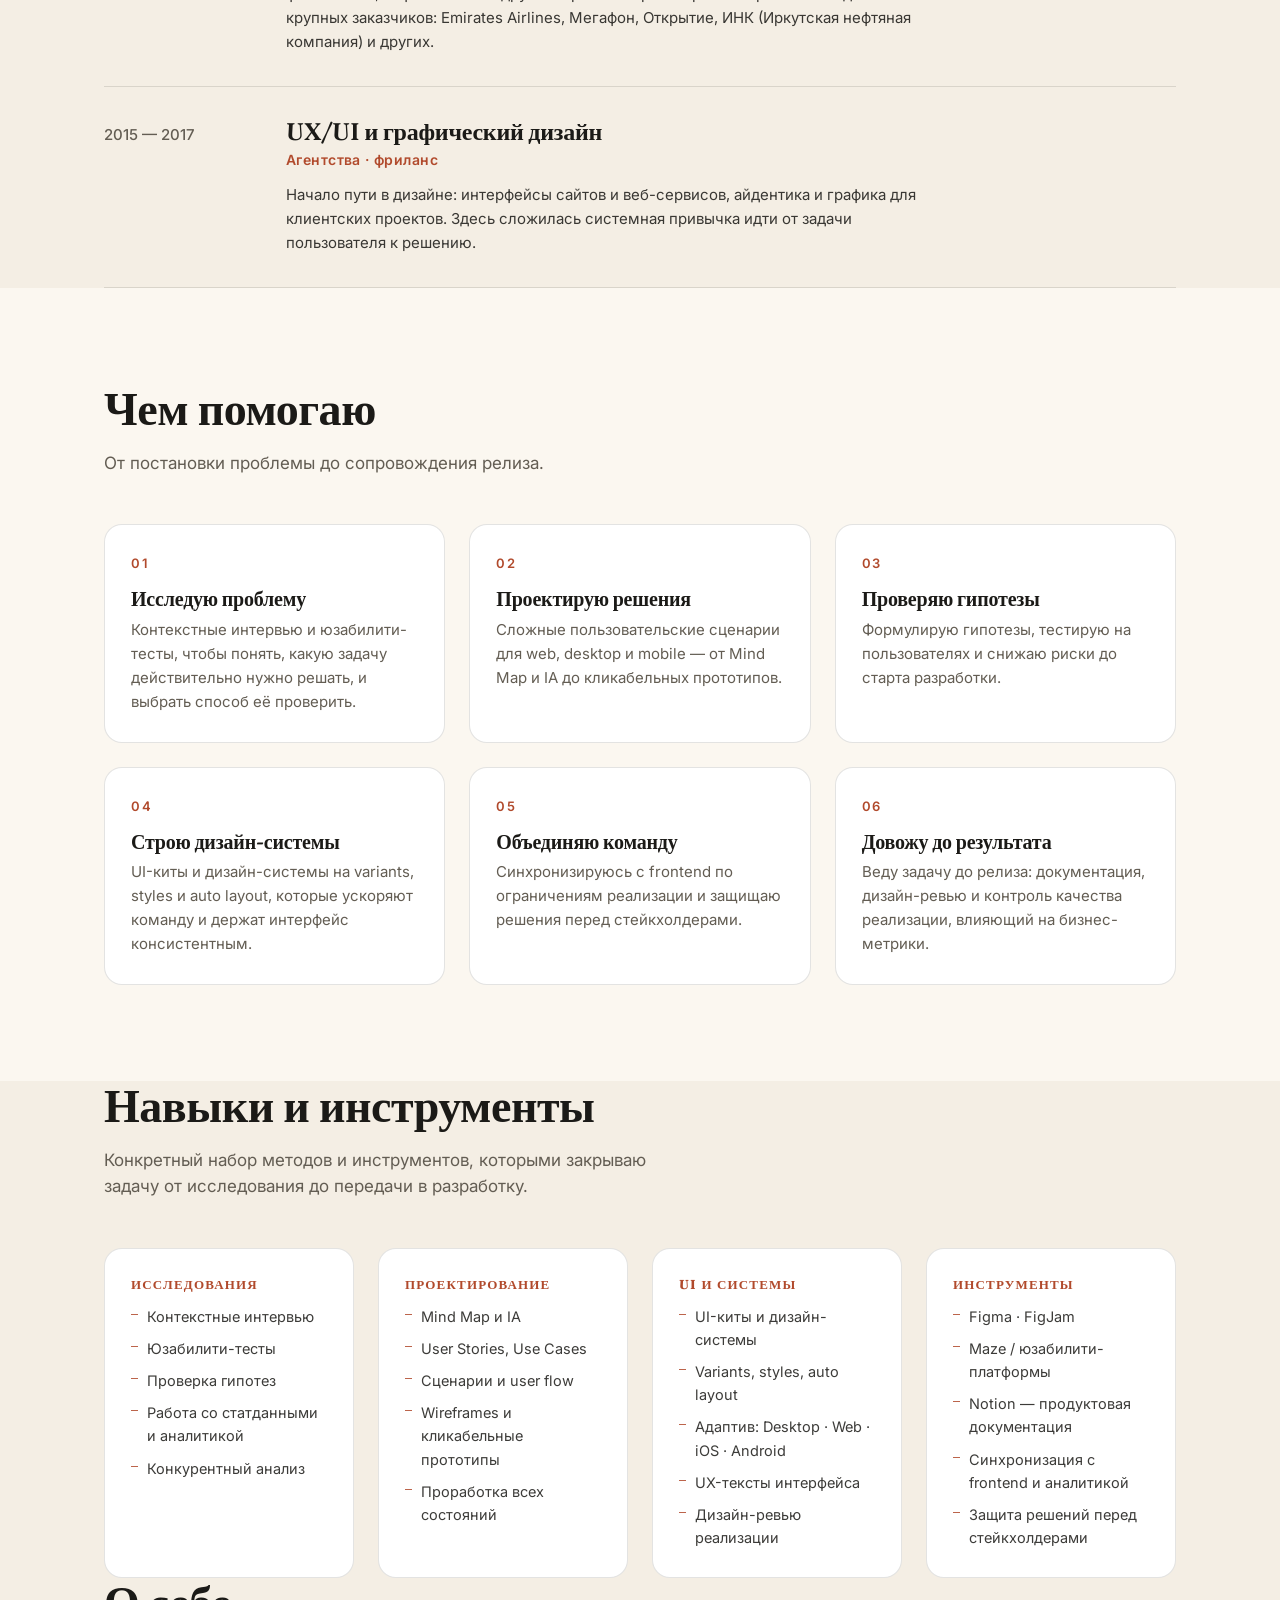
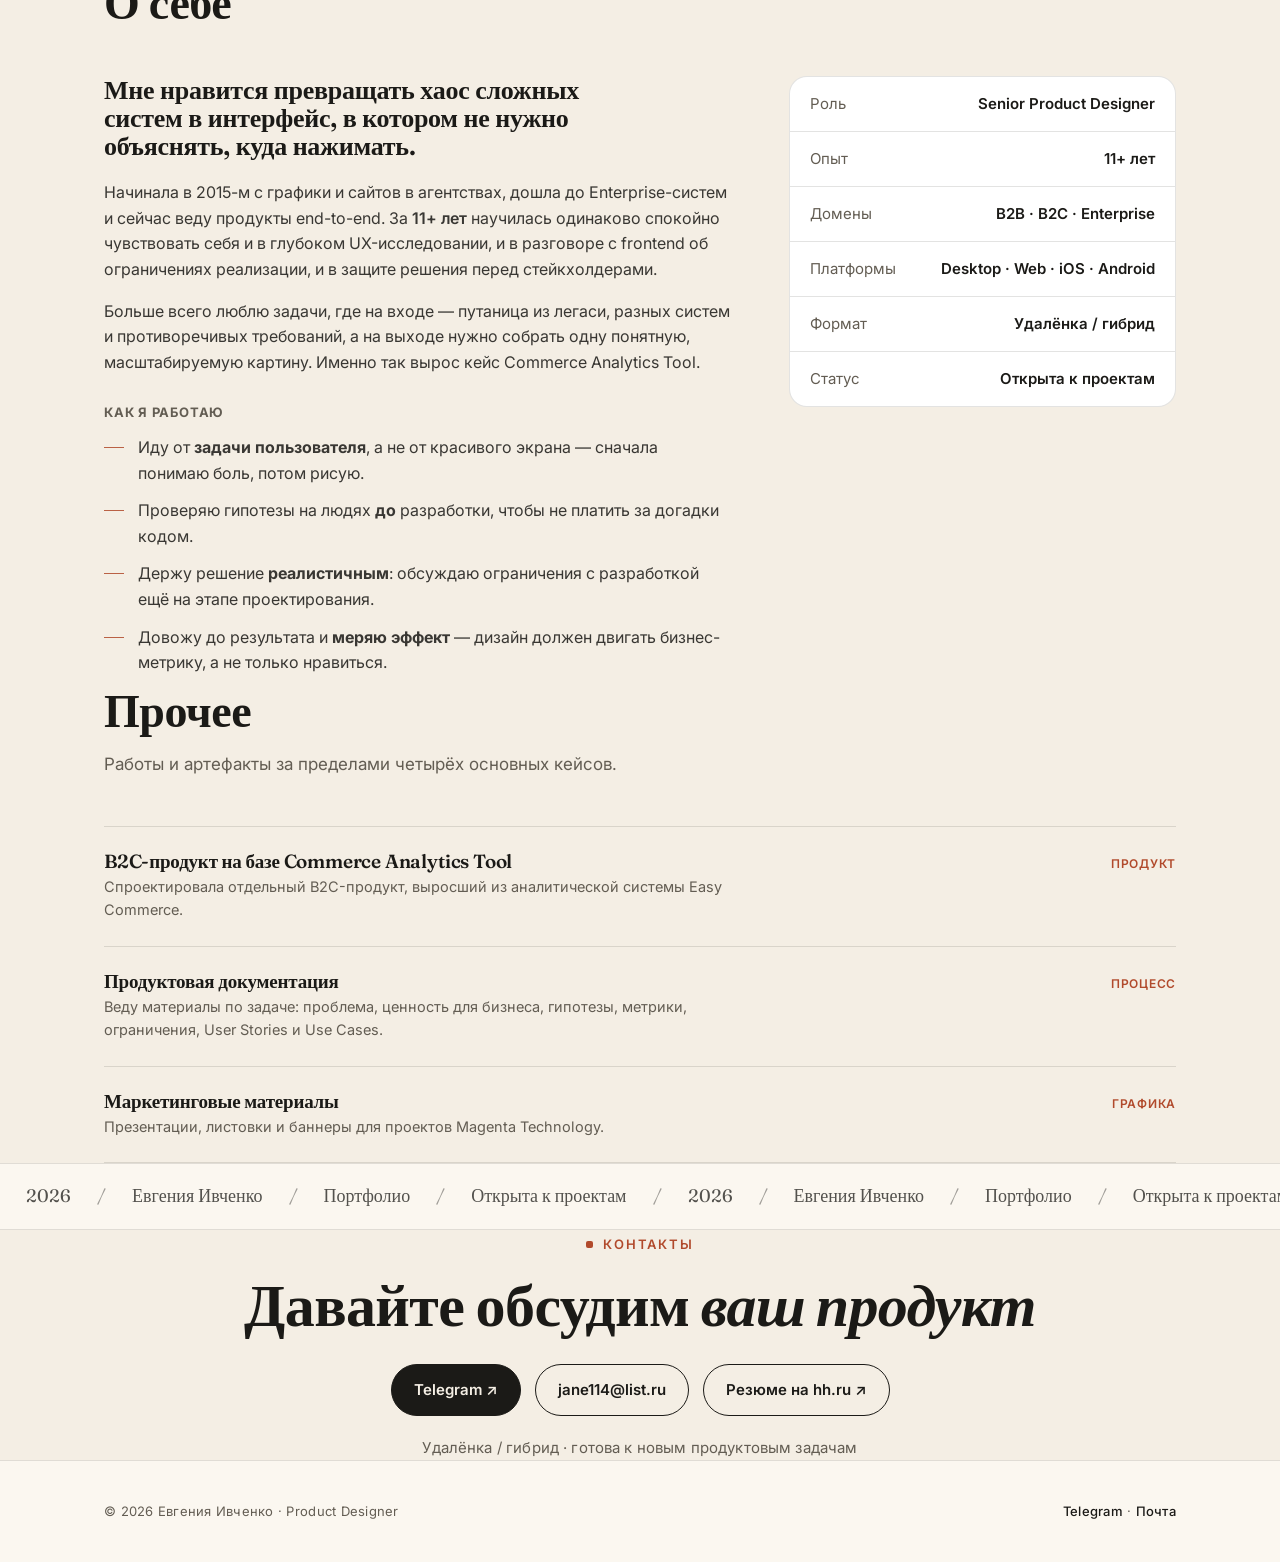
==== commit 8da2c97c: "Add files via upload" ====
--- a/index.html
+++ b/index.html
@@ -130,8 +130,8 @@
           <div class="co">Easy Commerce · Desktop</div>
           <div class="tags"><span class="tag">B2B</span><span class="tag">Desktop</span><span class="tag">Дизайн-система</span></div>
           <h3>Commerce Analytics Tool</h3>
-          <p>Объединила два разрозненных аналитических продукта в единую настраиваемую систему для e-com — от Mind Map до собственной дизайн-системы.</p>
-          <span class="metric-badge">+4 клиента за год после релиза →</span>
+          <p>Объединила два разрозненных аналитических продукта в единую настраиваемую систему для e-com. <strong>17 экранов спроектировано · 1500+ макетов создано · 1 дизайн-система (variants, styles, auto layout)</strong></p>
+          <span class="metric-badge">+4 клиента в течение следующего года после релиза →</span>
         </div>
       </a>
 
@@ -152,8 +152,8 @@
           <div class="co">Wowworks · iOS · Android</div>
           <div class="tags"><span class="tag">iOS · Android</span><span class="tag">Автоматизация</span></div>
           <h3>Wowworks — платформа исполнителей</h3>
-          <p>Ускорила работу со сметой и автоматизировала отчётность с 2000 объектов. Дизайн iOS/Android-приложений и работа в дизайн-системе.</p>
-          <span class="metric-badge">Один запрос вместо десятков →</span>
+          <p>Краудсорсинговая платформа для исполнителей. Ускорила работу со сметой (вместо десятков запросов — один) и автоматизировала отчётность с 2000 объектов. Редизайн мобильного приложения помог привлечь больше исполнителей.</p>
+          <span class="metric-badge">-74% обращений в поддержку после релиза →</span>
         </div>
       </a>
 
@@ -186,7 +186,7 @@
       <div class="timeline-item">
         <div class="timeline-year">2021–2023</div>
         <h4>Wowworks</h4>
-        <p>Первый продукт целиком: смета, мобильное приложение, комплаенс, UX-исследования</p>
+        <p>Краудсорсинговая платформа для исполнителей: смета, мобильное приложение, комплаенс, UX-исследования</p>
       </div>
       <div class="timeline-item">
         <div class="timeline-year">С 2023</div>
@@ -217,7 +217,7 @@
       <div class="years">2021 — 2023</div>
       <div>
         <h3>Wowworks</h3><span class="role">Product Designer</span>
-        <p>Краудсорсинговая платформа, привлекающая частных исполнителей на разовые работы для розничных сетей. Ускорила работу менеджеров со сметой (~70 позиций): вместо запроса на сервер под каждую добавленную позицию — пакетное редактирование с одним запросом при сохранении. Отвечала за дизайн iOS и Android-приложений: запуск iOS помог привлечь больше исполнителей. Участвовала в сервисе «Клининг» — 2000 объектов по России — и помогала аналитикам собирать данные, вела продуктовую документацию.</p>
+        <p>Краудсорсинговая платформа, которая привлекает исполнителей на разовые работы для частных лиц и корпоративных клиентов. Сервис помогает компаниям экономить средства на обслуживании торговых точек и офисов. Ускорила работу менеджеров со сметой (~70 позиций): вместо запроса на сервер под каждую добавленную позицию — пакетное редактирование с одним запросом при сохранении. Отвечала за дизайн iOS и Android-приложений: запуск iOS помог привлечь больше исполнителей. Участвовала в сервисе «Клининг» — 2000 объектов по России — и помогала аналитикам собирать данные, вела продуктовую документацию.</p>
       </div>
     </div>
     <div class="exp-item">
@@ -379,4 +379,4 @@
 </footer>
 <script src="app.js"></script>
 </body>
-</html>
+</html>
--- a/styles.css
+++ b/styles.css
@@ -51,7 +51,7 @@
 .eyebrow{display:inline-flex;align-items:center;gap:10px;font-size:13px;font-weight:600;
   letter-spacing:.14em;text-transform:uppercase;color:var(--accent)}
 .eyebrow::before{content:"";width:7px;height:7px;flex:none;background:var(--accent);border-radius:2px}
-h1,h2,h3{font-family:var(--display);font-weight:500;line-height:1.08;letter-spacing:-.01em}
+h1,h2,h3{font-family:var(--display);font-weight:600;line-height:1.08;letter-spacing:-.01em}
 .section-head{margin-bottom:48px;max-width:720px}
 .section-head h2{font-size:clamp(30px,4.4vw,46px)}
 .section-head p{color:var(--muted);max-width:560px;font-size:17px;line-height:1.55;margin-top:16px}
@@ -314,7 +314,8 @@
 .result-strip .stat{background:var(--surface)}
 
 /* figures */
-figure{margin:18px 0 0}
+figure{margin:18px 0 24px}
+.case-section>figure,.case-section>.shot-row{margin-bottom:24px}
 .frame{position:relative;border:1px solid var(--line);border-radius:14px;overflow:hidden;background:var(--card);box-shadow:var(--shadow);cursor:zoom-in}
 .frame img{width:100%;display:block;transition:transform .55s cubic-bezier(.2,.7,.2,1)}
 .frame:hover img{transform:scale(1.035)}
@@ -323,8 +324,13 @@
   transform:translateY(-4px);transition:.25s;pointer-events:none;backdrop-filter:blur(3px)}
 .frame:hover::after{opacity:1;transform:none}
 figcaption{margin-top:10px;font-size:13px;color:var(--muted);letter-spacing:.02em}
+/* shot-row: pair figures at a consistent visual size regardless of each screenshot's
+   native aspect ratio — letterbox into an equal-height frame instead of stretching
+   one image taller/wider than its neighbour */
 .shot-row{display:grid;grid-template-columns:1fr 1fr;gap:16px}
-@media(max-width:680px){.shot-row{grid-template-columns:1fr}}
+.shot-row .frame{aspect-ratio:4/3;background:var(--surface);display:flex;align-items:center;justify-content:center}
+.shot-row .frame img{width:100%;height:100%;object-fit:contain}
+@media(max-width:680px){.shot-row{grid-template-columns:1fr}.shot-row .frame{aspect-ratio:16/11}}
 
 /* next-case nav */
 .case-nav{border-top:1px solid var(--line);padding:40px 0 20px;display:flex;justify-content:space-between;gap:16px;flex-wrap:wrap;align-items:center}
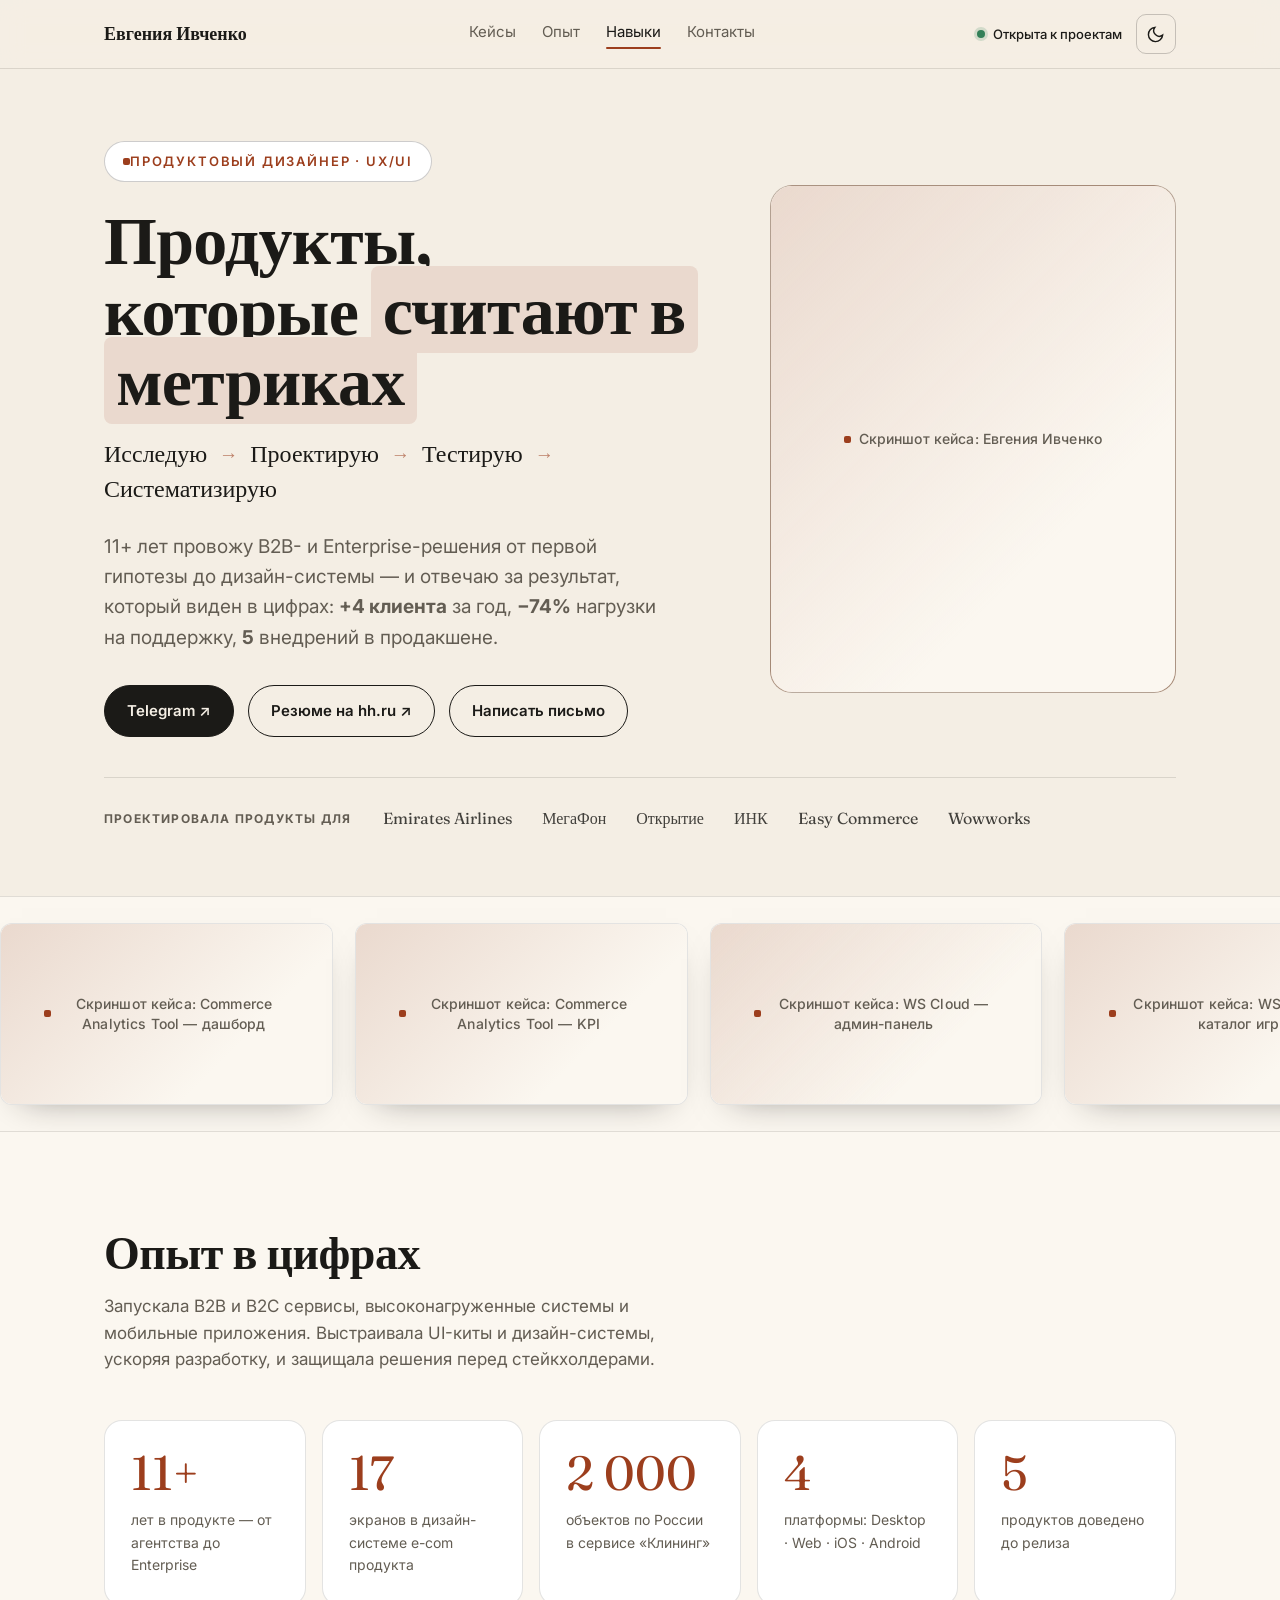
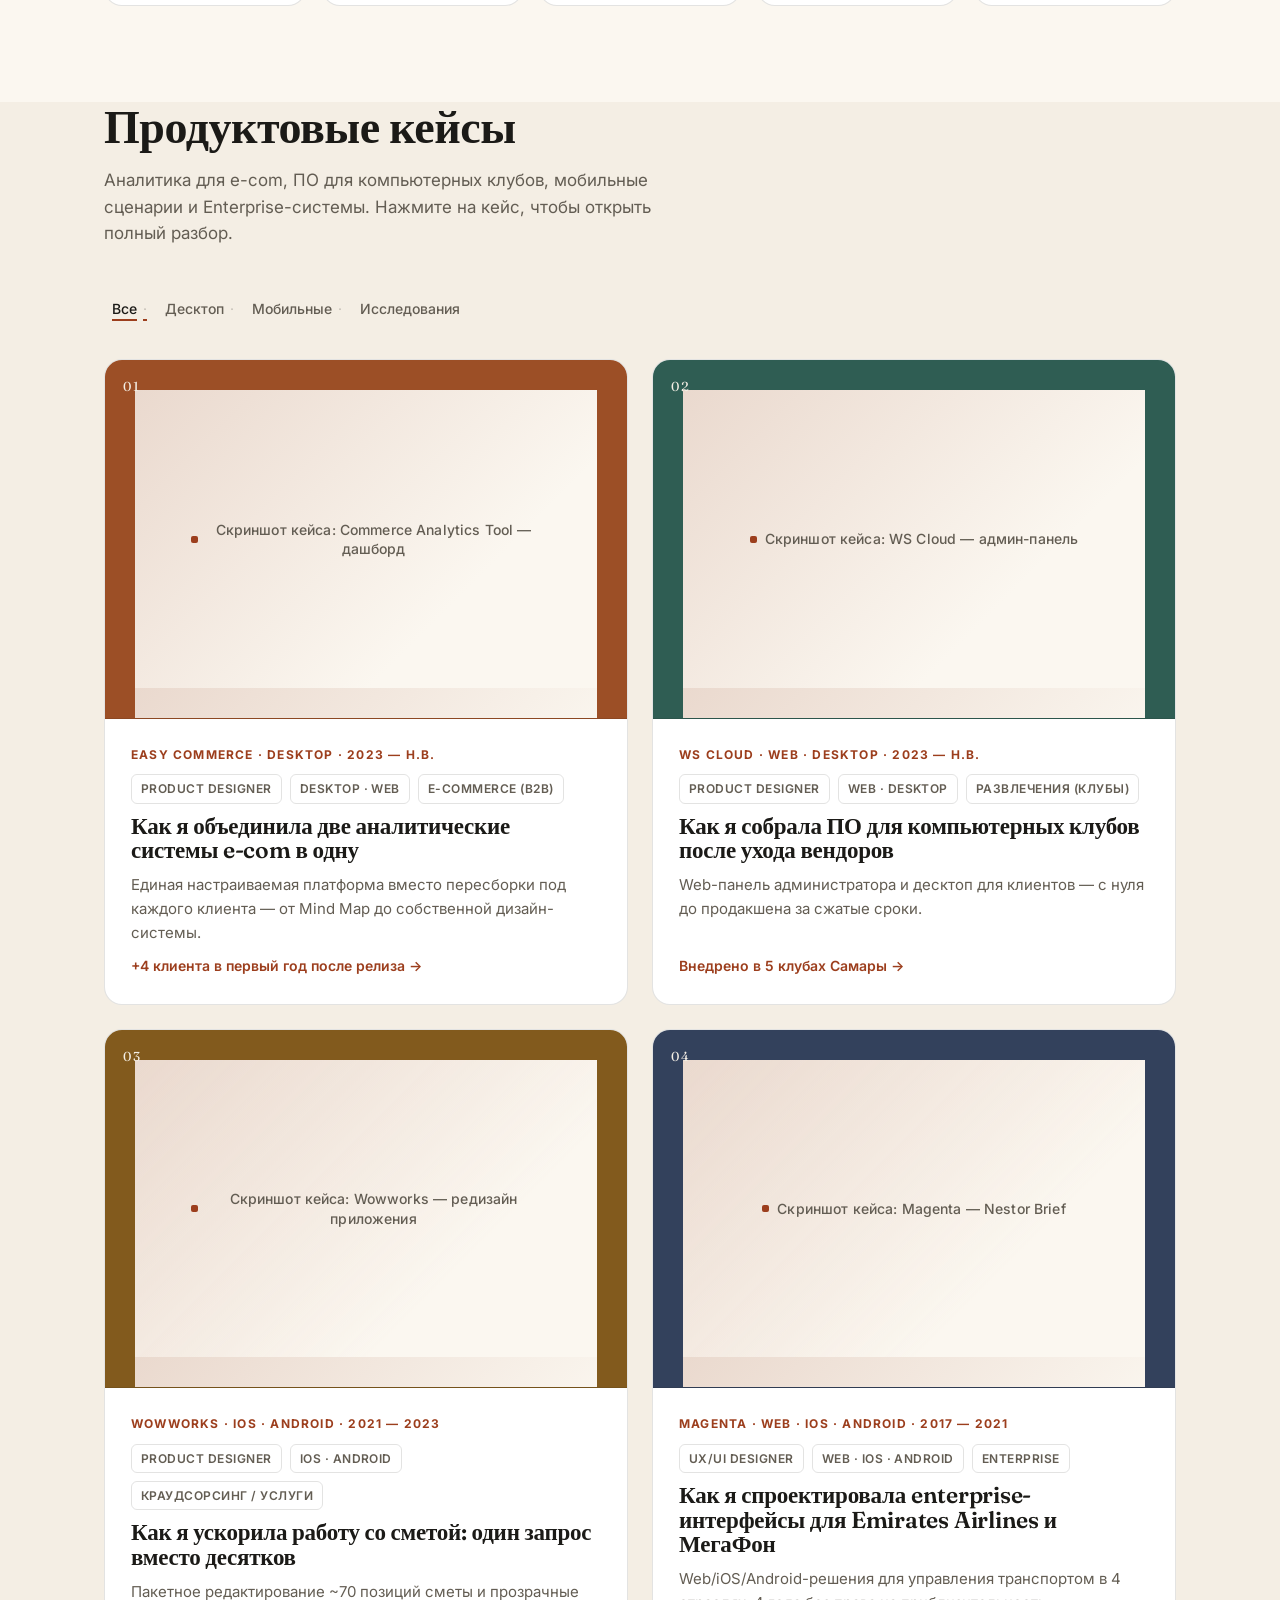
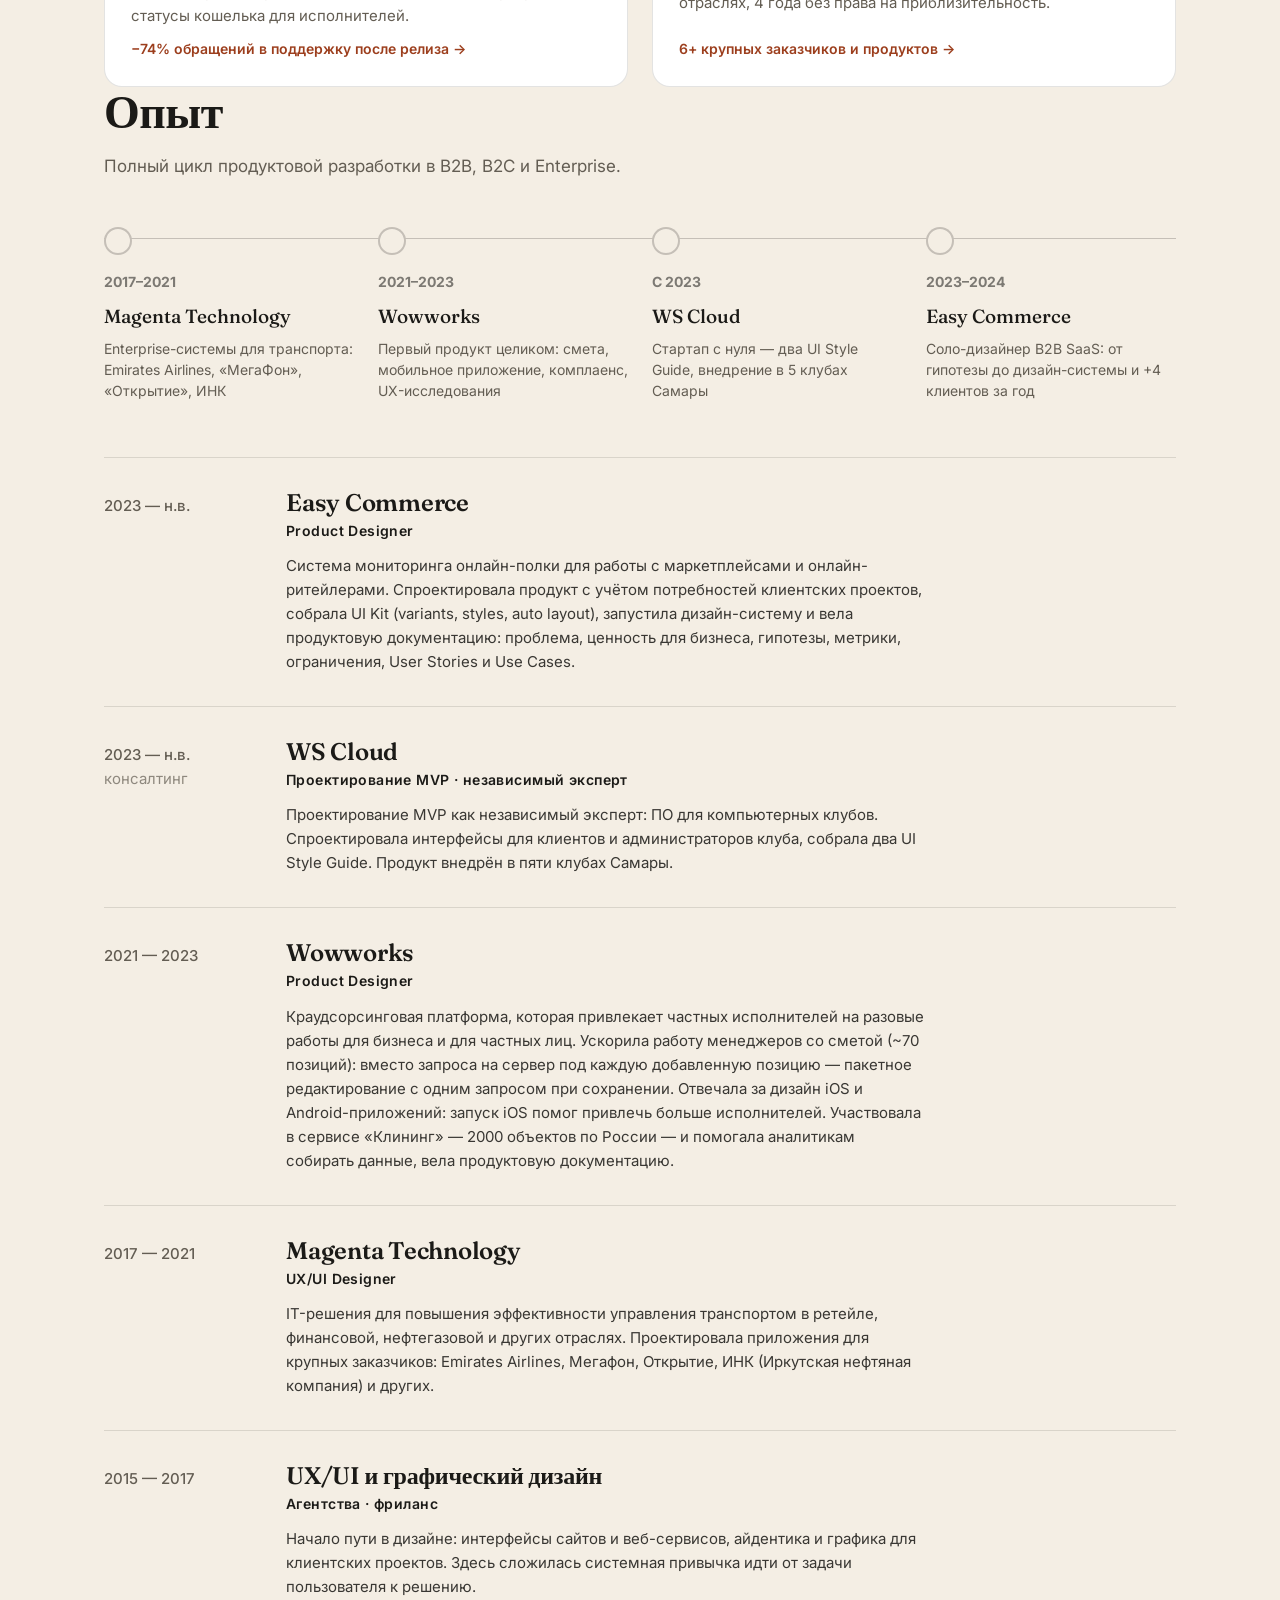
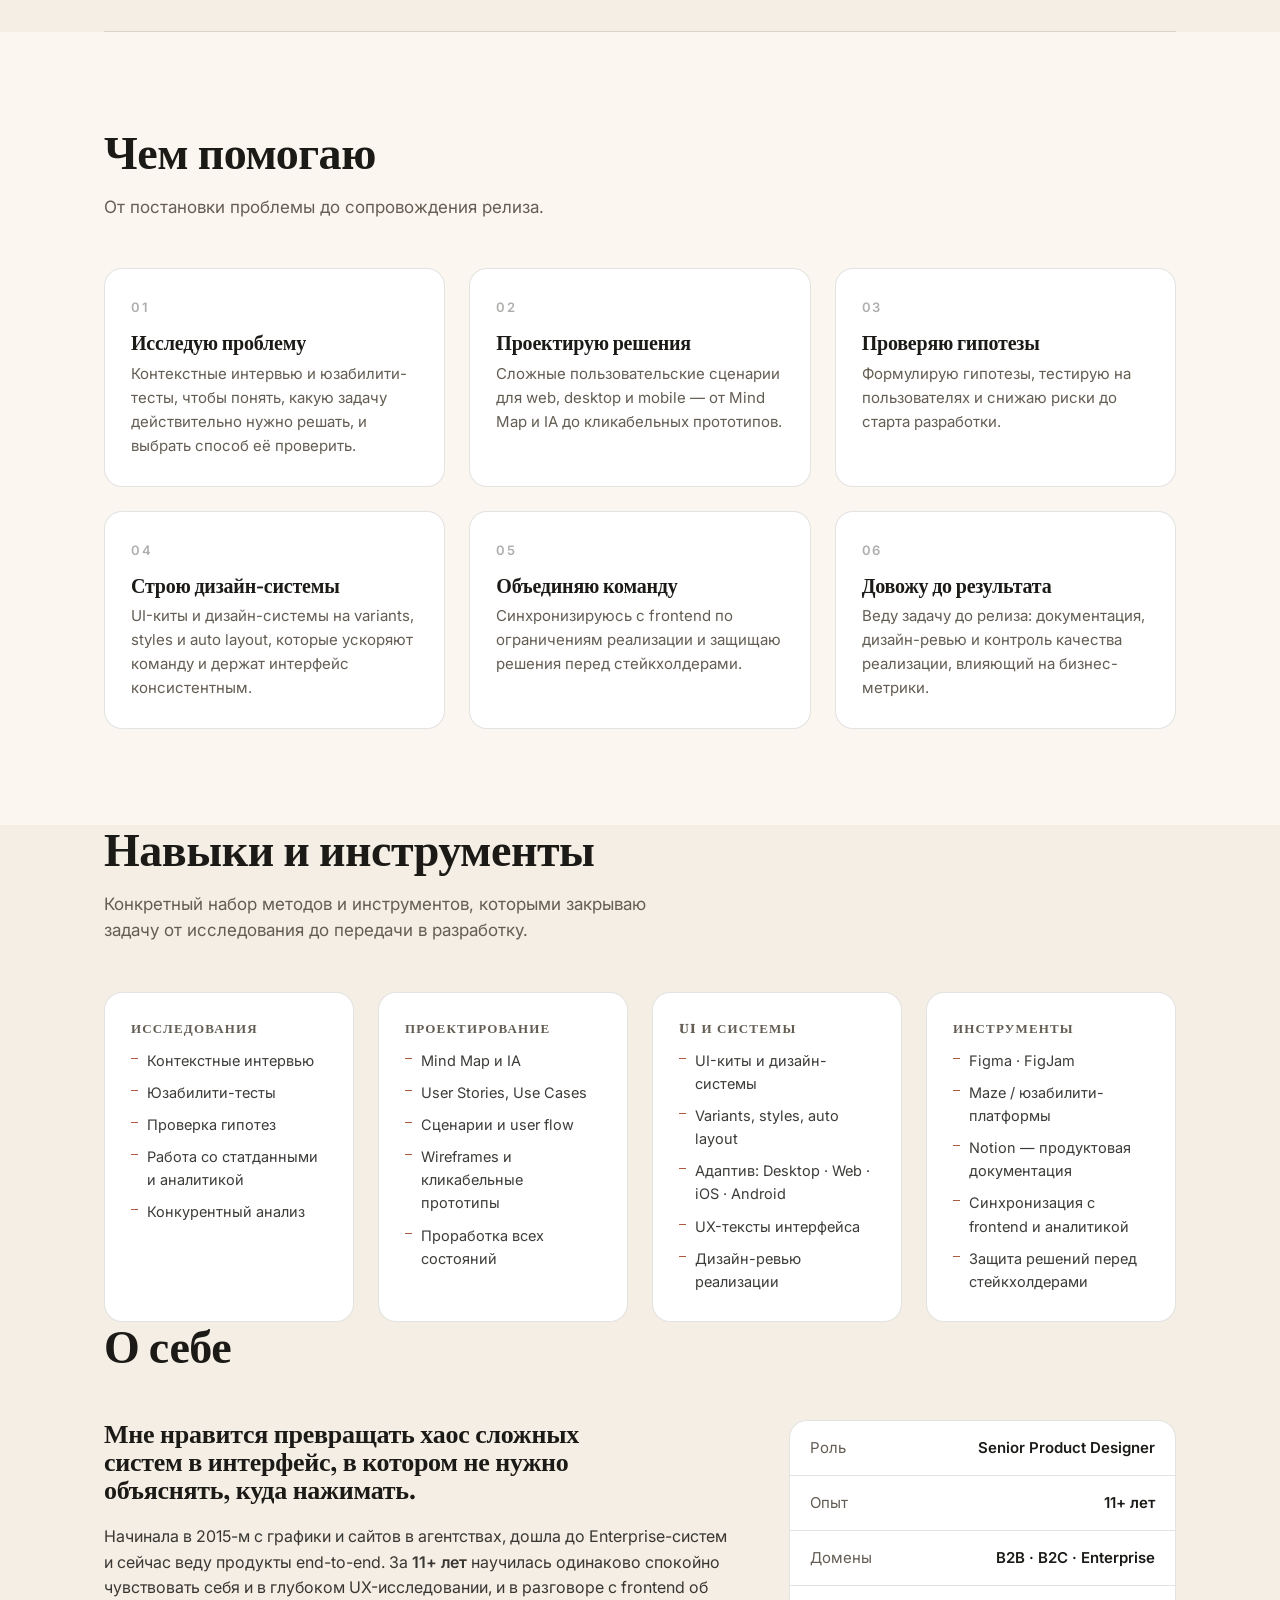
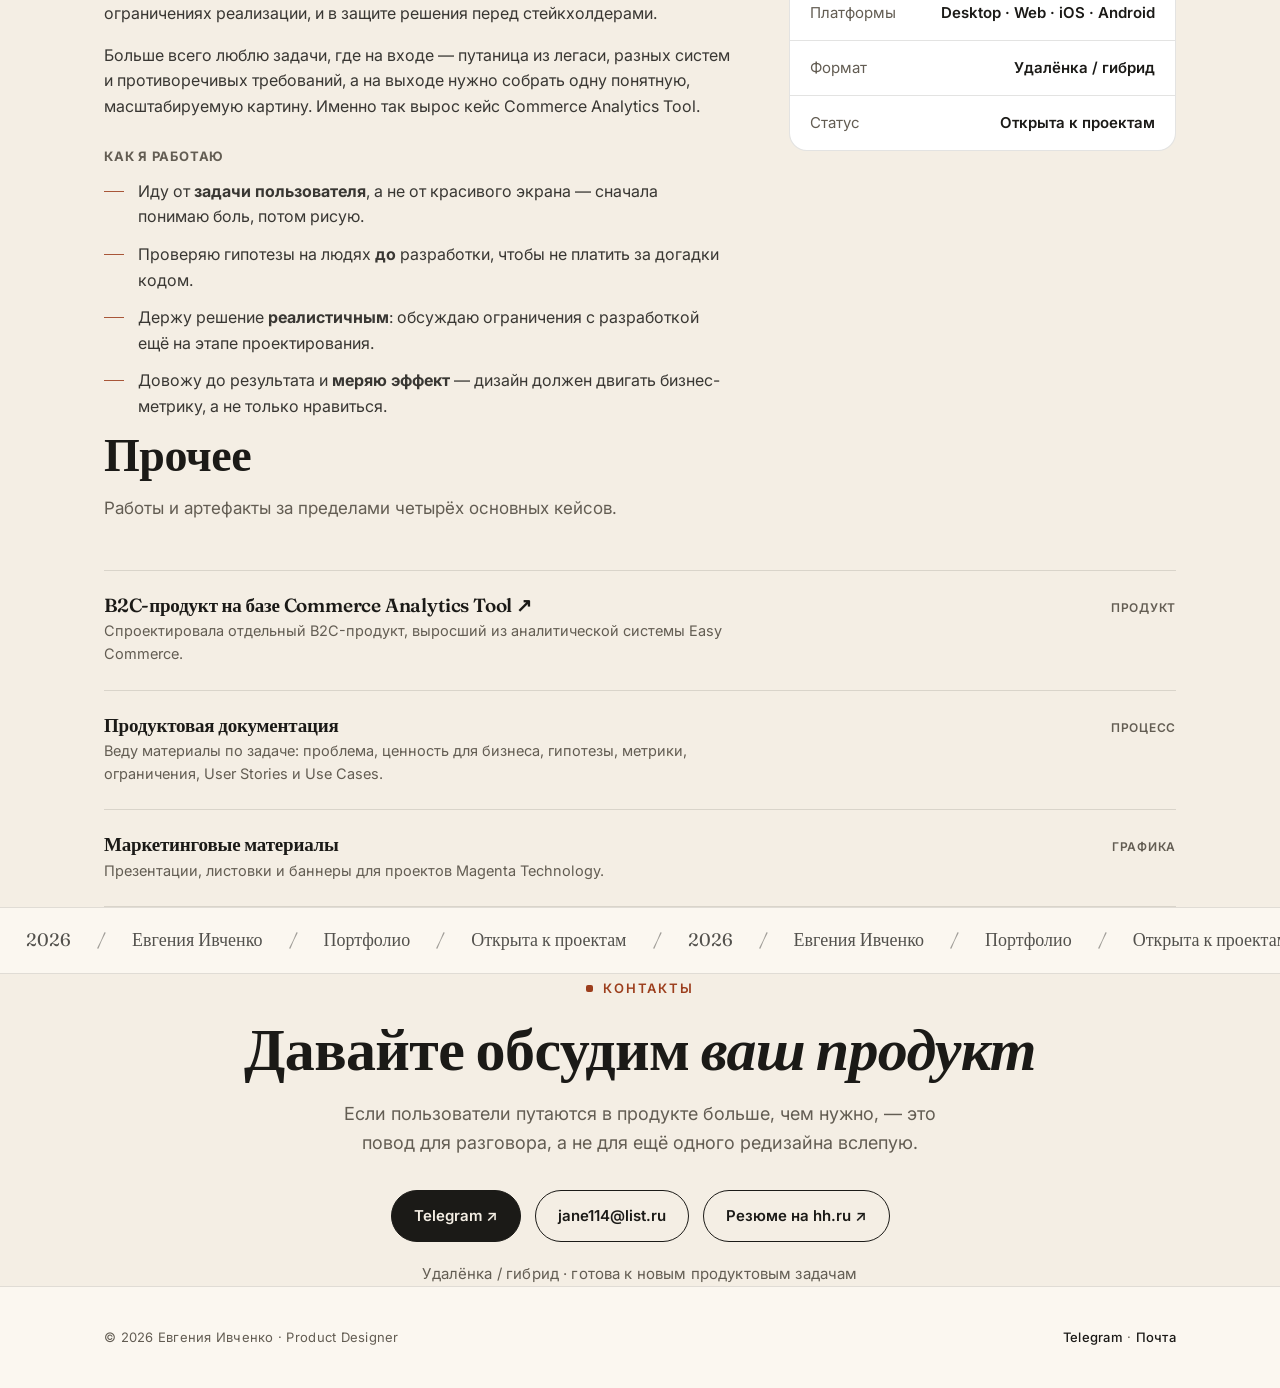
==== commit 707b977c: "Add files via upload" ====
--- a/index.html
+++ b/index.html
@@ -62,9 +62,9 @@
     <div class="hero-grid">
       <div>
         <span class="eyebrow pill">Продуктовый дизайнер · UX/UI</span>
-        <h1>Проектирую продукты,<br>которые <span class="hl">считают в метриках</span>,<br>а не только в пикселях</h1>
+        <h1>Продукты,<br>которые <span class="hl">считают в метриках</span></h1>
         <p class="verbs"><b>Исследую</b> <i>→</i> <b>Проектирую</b> <i>→</i> <b>Тестирую</b> <i>→</i> <b>Систематизирую</b></p>
-        <p class="lede">11+ лет в продукте: от UX-исследований и проверки гипотез до дизайн-систем и сопровождения разработки до релиза. Проектирую решения, которые двигают бизнес-метрики.</p>
+        <p class="lede">11+ лет провожу B2B- и Enterprise-решения от первой гипотезы до дизайн-системы — и отвечаю за результат, который виден в цифрах: <strong>+4 клиента</strong> за год, <strong>−74%</strong> нагрузки на поддержку, <strong>5</strong> внедрений в продакшене.</p>
         <div class="cta-row">
           <a class="btn primary" href="https://t.me/evgeniyaivchenko" target="_blank" rel="noopener">Telegram ↗</a>
           <a class="btn ghost" href="https://hh.ru/resume/b52c99deff0222868e0039ed1f646471646449" target="_blank" rel="noopener">Резюме на hh.ru ↗</a>
@@ -102,8 +102,8 @@
       </div>
       <div class="stats-grid">
         <div class="stat"><div class="num">11+</div><div class="lbl">лет в продукте — от агентства до Enterprise</div></div>
-        <div class="stat"><div class="num">1</div><div class="lbl">дизайн-система флагмана: variants, styles, auto layout — внедрена в продакшн</div></div>
-        <div class="stat"><div class="num">0→1</div><div class="lbl">продукт с нуля: исследование, User Flows, прототипы, релиз</div></div>
+        <div class="stat"><div class="num">17</div><div class="lbl">экранов в дизайн-системе e-com продукта</div></div>
+        <div class="stat"><div class="num">2000</div><div class="lbl">объектов по России в сервисе «Клининг»</div></div>
         <div class="stat"><div class="num">4</div><div class="lbl">платформы: Desktop · Web · iOS · Android</div></div>
         <div class="stat"><div class="num">5</div><div class="lbl">продуктов доведено до релиза</div></div>
       </div>
@@ -120,51 +120,74 @@
       <button type="button" class="chip" data-filter="desktop" aria-pressed="false">Десктоп</button>
       <button type="button" class="chip" data-filter="mobile" aria-pressed="false">Мобильные</button>
       <button type="button" class="chip" data-filter="research" aria-pressed="false">Исследования</button>
-      <button type="button" class="chip" data-filter="b2b" aria-pressed="false">B2B</button>
     </div>
     <div class="cases-grid">
 
       <a class="case-card" data-cat="desktop research b2b" href="case-cat.html">
-        <div class="thumb"><img src="https://static.tildacdn.info/tild3237-6635-4832-b831-623738333862/-/resize/560x/Frame_313374.png" alt="Commerce Analytics Tool" loading="lazy"></div>
+        <div class="case-poster tone-cat">
+          <span class="case-index">01</span>
+          <div class="collage">
+            <img class="c1" src="https://static.tildacdn.info/tild3237-6635-4832-b831-623738333862/-/resize/560x/Frame_313374.png" alt="Commerce Analytics Tool — дашборд" loading="lazy">
+            <img class="c2" src="https://static.tildacdn.info/tild6366-6531-4564-b830-616130653761/-/resize/560x/Frame_313374_1.png" alt="Commerce Analytics Tool — KPI" loading="lazy">
+          </div>
+        </div>
         <div class="case-body">
-          <div class="co">Easy Commerce · Desktop</div>
-          <div class="tags"><span class="tag">B2B</span><span class="tag">Desktop</span><span class="tag">Дизайн-система</span></div>
-          <h3>Commerce Analytics Tool</h3>
-          <p>Объединила два разрозненных аналитических продукта в единую настраиваемую систему для e-com. <strong>17 экранов спроектировано · 1500+ макетов создано · 1 дизайн-система (variants, styles, auto layout)</strong></p>
-          <span class="metric-badge">+4 клиента в течение следующего года после релиза →</span>
+          <div class="co">Easy Commerce · Desktop · 2023 — н.в.</div>
+          <div class="tags"><span class="tag">Product Designer</span><span class="tag">Desktop · Web</span><span class="tag">E-commerce (B2B)</span></div>
+          <h3>Как я объединила две аналитические системы e-com в одну</h3>
+          <p>Единая настраиваемая платформа вместо пересборки под каждого клиента — от Mind Map до собственной дизайн-системы.</p>
+          <span class="metric-badge">+4 клиента в первый год после релиза →</span>
         </div>
       </a>
 
       <a class="case-card" data-cat="desktop research b2b" href="case-wscloud.html">
-        <div class="thumb"><img src="https://static.tildacdn.info/tild3730-3335-4530-a164-373364633837/Login.png" alt="WS Cloud" loading="lazy"></div>
+        <div class="case-poster tone-ws">
+          <span class="case-index">02</span>
+          <div class="collage">
+            <img class="c1" src="https://static.tildacdn.info/tild3962-6530-4530-b763-643139316662/-/resize/560x/Dashboard.png" alt="WS Cloud — админ-панель" loading="lazy">
+            <img class="c2" src="https://static.tildacdn.info/tild6666-3736-4237-b161-373239333039/-/resize/560x/Games_01.png" alt="WS Cloud — каталог игр" loading="lazy">
+          </div>
+        </div>
         <div class="case-body">
-          <div class="co">WS Cloud · Web · Desktop</div>
-          <div class="tags"><span class="tag">B2B</span><span class="tag">Desktop · Web</span><span class="tag">Startup</span></div>
-          <h3>WS Cloud — ПО для клубов</h3>
-          <p>Спроектировала интерфейсы для клиентов и администраторов компьютерных клубов, собрала UI Style Guide и довела MVP до внедрения.</p>
+          <div class="co">WS Cloud · Web · Desktop · 2023 — н.в.</div>
+          <div class="tags"><span class="tag">Product Designer</span><span class="tag">Web · Desktop</span><span class="tag">Развлечения (клубы)</span></div>
+          <h3>Как я собрала ПО для компьютерных клубов после ухода вендоров</h3>
+          <p>Web-панель администратора и десктоп для клиентов — с нуля до продакшена за сжатые сроки.</p>
           <span class="metric-badge">Внедрено в 5 клубах Самары →</span>
         </div>
       </a>
 
       <a class="case-card" data-cat="mobile research b2b" href="case-wowworks.html">
-        <div class="thumb"><img src="https://static.tildacdn.info/tild6636-3437-4063-a662-616362303034/-/resize/560x/Frame_547.png" alt="Wowworks" loading="lazy"></div>
+        <div class="case-poster tone-ww">
+          <span class="case-index">03</span>
+          <div class="collage">
+            <img class="c1" src="https://static.tildacdn.info/tild6636-3437-4063-a662-616362303034/-/resize/560x/Frame_547.png" alt="Wowworks — редизайн приложения" loading="lazy">
+            <img class="c2" src="https://static.tildacdn.info/tild6233-6531-4231-b730-643937343931/-/resize/560x/Frame_545_5.png" alt="Wowworks — смета" loading="lazy">
+          </div>
+        </div>
         <div class="case-body">
-          <div class="co">Wowworks · iOS · Android</div>
-          <div class="tags"><span class="tag">iOS · Android</span><span class="tag">Автоматизация</span></div>
-          <h3>Wowworks — платформа исполнителей</h3>
-          <p>Краудсорсинговая платформа для исполнителей. Ускорила работу со сметой (вместо десятков запросов — один) и автоматизировала отчётность с 2000 объектов. Редизайн мобильного приложения помог привлечь больше исполнителей.</p>
-          <span class="metric-badge">-74% обращений в поддержку после релиза →</span>
+          <div class="co">Wowworks · iOS · Android · 2021 — 2023</div>
+          <div class="tags"><span class="tag">Product Designer</span><span class="tag">iOS · Android</span><span class="tag">Краудсорсинг / услуги</span></div>
+          <h3>Как я ускорила работу со сметой: один запрос вместо десятков</h3>
+          <p>Пакетное редактирование ~70 позиций сметы и прозрачные статусы кошелька для исполнителей.</p>
+          <span class="metric-badge">−74% обращений в поддержку после релиза →</span>
         </div>
       </a>
 
       <a class="case-card" data-cat="desktop mobile b2b" href="case-magenta.html">
-        <div class="thumb"><img src="https://static.tildacdn.info/tild3932-3236-4962-a531-653239306230/Group_13.png" alt="Magenta Technology" loading="lazy"></div>
+        <div class="case-poster tone-mg">
+          <span class="case-index">04</span>
+          <div class="collage">
+            <img class="c1" src="https://static.tildacdn.info/tild3932-3236-4962-a531-653239306230/Group_13.png" alt="Magenta — Nestor Brief" loading="lazy">
+            <img class="c2" src="https://static.tildacdn.info/tild6335-3562-4038-b532-643462383562/-/resize/560x/01_copy2.png" alt="Magenta — Emirates" loading="lazy">
+          </div>
+        </div>
         <div class="case-body">
-          <div class="co">Magenta · Web · iOS · Android</div>
-          <div class="tags"><span class="tag">Enterprise</span><span class="tag">Web · iOS · Android</span></div>
-          <h3>Magenta — управление транспортом</h3>
-          <p>Проектировала системы для крупных заказчиков: Emirates Airlines, Мегафон, Открытие, ИНК и других.</p>
-          <span class="metric-badge">Enterprise-заказчики мирового уровня →</span>
+          <div class="co">Magenta · Web · iOS · Android · 2017 — 2021</div>
+          <div class="tags"><span class="tag">UX/UI Designer</span><span class="tag">Web · iOS · Android</span><span class="tag">Enterprise</span></div>
+          <h3>Как я спроектировала enterprise-интерфейсы для Emirates Airlines и МегаФон</h3>
+          <p>Web/iOS/Android-решения для управления транспортом в 4 отраслях, 4 года без права на приблизительность.</p>
+          <span class="metric-badge">6+ крупных заказчиков и продуктов →</span>
         </div>
       </a>
 
@@ -186,7 +209,7 @@
       <div class="timeline-item">
         <div class="timeline-year">2021–2023</div>
         <h4>Wowworks</h4>
-        <p>Краудсорсинговая платформа для исполнителей: смета, мобильное приложение, комплаенс, UX-исследования</p>
+        <p>Первый продукт целиком: смета, мобильное приложение, комплаенс, UX-исследования</p>
       </div>
       <div class="timeline-item">
         <div class="timeline-year">С 2023</div>
@@ -217,7 +240,7 @@
       <div class="years">2021 — 2023</div>
       <div>
         <h3>Wowworks</h3><span class="role">Product Designer</span>
-        <p>Краудсорсинговая платформа, которая привлекает исполнителей на разовые работы для частных лиц и корпоративных клиентов. Сервис помогает компаниям экономить средства на обслуживании торговых точек и офисов. Ускорила работу менеджеров со сметой (~70 позиций): вместо запроса на сервер под каждую добавленную позицию — пакетное редактирование с одним запросом при сохранении. Отвечала за дизайн iOS и Android-приложений: запуск iOS помог привлечь больше исполнителей. Участвовала в сервисе «Клининг» — 2000 объектов по России — и помогала аналитикам собирать данные, вела продуктовую документацию.</p>
+        <p>Краудсорсинговая платформа, которая привлекает частных исполнителей на разовые работы для бизнеса и для частных лиц. Ускорила работу менеджеров со сметой (~70 позиций): вместо запроса на сервер под каждую добавленную позицию — пакетное редактирование с одним запросом при сохранении. Отвечала за дизайн iOS и Android-приложений: запуск iOS помог привлечь больше исполнителей. Участвовала в сервисе «Клининг» — 2000 объектов по России — и помогала аналитикам собирать данные, вела продуктовую документацию.</p>
       </div>
     </div>
     <div class="exp-item">
@@ -337,7 +360,7 @@
     </div>
     <div class="other-list">
       <div class="other-item">
-        <div><h3>B2C-продукт на базе Commerce Analytics Tool</h3><p>Спроектировала отдельный B2C-продукт, выросший из аналитической системы Easy Commerce.</p></div>
+        <div><h3><a href="https://app.easy-sellers.ru/login" target="_blank" rel="noopener">B2C-продукт на базе Commerce Analytics Tool ↗</a></h3><p>Спроектировала отдельный B2C-продукт, выросший из аналитической системы Easy Commerce.</p></div>
         <span class="kind">Продукт</span>
       </div>
       <div class="other-item">
@@ -362,6 +385,7 @@
   <section class="contact wrap" id="contact">
     <span class="eyebrow">Контакты</span>
     <h2 style="margin-top:16px">Давайте обсудим <span class="hl">ваш продукт</span></h2>
+    <p class="lede">Если пользователи путаются в продукте больше, чем нужно, — это повод для разговора, а не для ещё одного редизайна вслепую.</p>
     <div class="cta-row">
       <a class="btn primary" href="https://t.me/evgeniyaivchenko" target="_blank" rel="noopener">Telegram ↗</a>
       <a class="btn ghost" href="mailto:jane114@list.ru">jane114@list.ru</a>
@@ -379,4 +403,4 @@
 </footer>
 <script src="app.js"></script>
 </body>
-</html>+</html>
--- a/styles.css
+++ b/styles.css
@@ -1,7 +1,8 @@
 :root{
   --paper:#F4EEE4; --surface:#FBF7F0; --card:#FFFFFF;
   --ink:#1B1A17; --muted:#635D53;
-  --accent:#B14A2C; --accent-soft:#EAD9CE;
+  --accent:#9C3E1D; --accent-soft:#EAD9CE;
+  --case-cat:#9C4F26; --case-ws:#2F5D53; --case-ww:#825A1D; --case-mg:#33415C;
   --line:rgba(27,26,23,.12); --line-strong:rgba(27,26,23,.22);
   --header-bg:rgba(244,238,228,.82);
   --shadow:0 18px 40px -24px rgba(27,26,23,.4);
@@ -37,7 +38,7 @@
   color:var(--muted);font-size:14px;font-weight:500;letter-spacing:.01em;line-height:1.4}
 .img-ph span{max-width:80%}
 .img-ph::before{content:"";display:inline-block;width:7px;height:7px;background:var(--accent);border-radius:2px;margin-right:8px;vertical-align:middle}
-.thumb .img-ph{min-height:0}
+.case-poster .img-ph{min-height:0}
 .frame.is-ph{cursor:default}
 .frame.is-ph::after{display:none}
 .frame.is-ph:hover img{transform:none}
@@ -75,9 +76,8 @@
 nav.links a.active{color:var(--ink)}
 nav.links a.active::after{content:"";display:block;height:2px;border-radius:2px;background:var(--accent);margin-top:3px}
 .nav-right{display:flex;align-items:center;gap:14px}
-.status-pill{display:inline-flex;align-items:center;gap:8px;font-size:13px;font-weight:500;color:var(--ink);
-  border:1px solid var(--line-strong);border-radius:999px;padding:7px 14px}
-.dot{width:8px;height:8px;border-radius:50%;background:#3E9E6A;box-shadow:0 0 0 3px rgba(62,158,106,.18)}
+.status-pill{display:inline-flex;align-items:center;gap:8px;font-size:13px;font-weight:500;color:var(--ink)}
+.dot{width:8px;height:8px;border-radius:50%;background:#328058;box-shadow:0 0 0 3px rgba(50,128,88,.18)}
 .back-link{font-size:15px;color:var(--muted);display:inline-flex;align-items:center;gap:7px;transition:color .2s}
 .back-link:hover{color:var(--ink)}
 .theme-toggle{width:40px;height:40px;border-radius:10px;border:1px solid var(--line-strong);
@@ -118,8 +118,7 @@
   background:var(--card); gap:0;
 }
 .hero h1{
-  font-family:var(--sans); font-weight:800; letter-spacing:-.02em;
-  font-size:clamp(38px,6vw,68px); line-height:1.12; margin-bottom:24px;
+  font-size:clamp(38px,6vw,68px); line-height:1.04; margin-bottom:24px;
 }
 .hero h1 .hl{
   font-style:normal; background:var(--accent-soft); border-radius:8px;
@@ -153,9 +152,9 @@
 .timeline-item{ position:relative; padding-top:44px; }
 .timeline-item::before{
   content:""; position:absolute; top:0; left:0; width:24px; height:24px; border-radius:50%;
-  border:2px solid var(--accent); background:var(--paper);
-}
-.timeline-year{ font-size:14px; font-weight:700; color:var(--accent); margin-bottom:8px; }
+  border:2px solid var(--line-strong); background:var(--paper);
+}
+.timeline-year{ font-size:14px; font-weight:700; color:var(--ink); opacity:.55; margin-bottom:8px; }
 .timeline-item h4{ font-family:var(--display); font-weight:500; font-size:19px; margin-bottom:6px; }
 .timeline-item p{ font-size:14px; color:var(--muted); line-height:1.5; }
 @media(max-width:760px){
@@ -170,8 +169,7 @@
 .btn.primary:hover{background:var(--accent);border-color:var(--accent);color:#fff}
 .btn.ghost:hover{background:var(--ink);color:var(--paper)}
 .portrait-wrap{position:relative}
-.portrait-wrap::before{content:"";position:absolute;inset:0;border-radius:22px;background:var(--accent);transform:translate(18px,18px);opacity:.85;z-index:0}
-.portrait{position:relative;z-index:1;aspect-ratio:4/5;border-radius:22px;overflow:hidden;border:1px solid var(--line);background:linear-gradient(150deg,#E7D6C6,#C9A78F)}
+.portrait{position:relative;z-index:1;aspect-ratio:4/5;border-radius:22px;overflow:hidden;border:1px solid var(--line-strong);background:linear-gradient(150deg,#E7D6C6,#C9A78F)}
 .portrait img{width:100%;height:100%;object-fit:cover}
 @media(max-width:860px){.hero-grid{grid-template-columns:1fr;gap:40px}.portrait{max-width:340px}}
 
@@ -193,19 +191,32 @@
 @media(max-width:520px){.stats-grid{grid-template-columns:1fr}}
 
 /* case cards */
-.filters{display:flex;gap:10px;flex-wrap:wrap;margin-bottom:36px}
-.chip{border:1px solid var(--line-strong);background:transparent;color:var(--muted);padding:9px 18px;
-  border-radius:999px;font-size:14px;font-weight:500;cursor:pointer;font-family:var(--sans);transition:.2s}
+.filters{display:flex;gap:2px;flex-wrap:wrap;margin-bottom:36px;align-items:center}
+.chip{border:0;background:transparent;color:var(--muted);padding:6px 8px;
+  border-radius:6px;font-size:14px;font-weight:500;cursor:pointer;font-family:var(--sans);transition:color .2s}
 .chip:hover{color:var(--ink)}
-.chip.active{background:var(--ink);color:var(--paper);border-color:var(--ink)}
+.chip.active{color:var(--ink);text-decoration:underline;text-underline-offset:5px;text-decoration-color:var(--accent);text-decoration-thickness:2px}
+.chip:not(:last-child)::after{content:"·";color:var(--line-strong);margin-left:6px;font-weight:400;text-decoration:none}
 .cases-grid{display:grid;grid-template-columns:repeat(2,1fr);gap:24px}
 @media(max-width:760px){.cases-grid{grid-template-columns:1fr}}
 .case-card{background:var(--card);border:1px solid var(--line);border-radius:var(--radius);overflow:hidden;
   display:flex;flex-direction:column;transition:transform .25s,box-shadow .25s,border-color .25s}
 .case-card:hover{transform:translateY(-4px);box-shadow:var(--shadow);border-color:var(--line-strong)}
-.thumb{aspect-ratio:16/10;overflow:hidden;border-bottom:1px solid var(--line);background:var(--accent-soft)}
-.thumb img{width:100%;height:100%;object-fit:cover;object-position:top;transition:transform .5s ease}
-.case-card:hover .thumb img{transform:scale(1.05)}
+.case-poster{position:relative;aspect-ratio:16/11;overflow:hidden;border-bottom:1px solid var(--line);
+  display:flex;align-items:center;justify-content:center;padding:30px}
+.case-poster.tone-cat{background:var(--case-cat)}
+.case-poster.tone-ws{background:var(--case-ws)}
+.case-poster.tone-ww{background:var(--case-ww)}
+.case-poster.tone-mg{background:var(--case-mg)}
+.case-index{position:absolute;top:16px;left:18px;font-family:var(--display);font-size:13px;
+  letter-spacing:.12em;color:#F4EEE4;z-index:3}
+.collage{position:relative;width:100%;height:100%}
+.collage img{position:absolute;width:58%;aspect-ratio:4/3;object-fit:cover;border-radius:10px;
+  box-shadow:0 18px 40px -18px rgba(0,0,0,.5);border:1px solid rgba(244,238,228,.3);transition:transform .35s ease}
+.collage img.c1{left:1%;top:22%;transform:rotate(-5deg);z-index:2}
+.collage img.c2{right:0;top:2%;transform:rotate(4deg);z-index:1;opacity:.97}
+.case-card:hover .collage img.c1{transform:rotate(-8deg) translateY(-4px)}
+.case-card:hover .collage img.c2{transform:rotate(7deg) translateY(-4px)}
 .case-body{padding:26px;display:flex;flex-direction:column;gap:10px;flex:1}
 .case-body .co{font-size:12px;font-weight:700;letter-spacing:.1em;text-transform:uppercase;color:var(--accent)}
 .tags{display:flex;gap:8px;flex-wrap:wrap}
@@ -220,7 +231,7 @@
 .svc-grid{display:grid;grid-template-columns:repeat(3,1fr);gap:24px}
 @media(max-width:860px){.svc-grid{grid-template-columns:1fr}}
 .svc{background:var(--card);border:1px solid var(--line);border-radius:var(--radius);padding:28px 26px}
-.svc-num{display:block;font-size:13px;font-weight:600;letter-spacing:.14em;color:var(--accent)}
+.svc-num{display:block;font-size:13px;font-weight:600;letter-spacing:.14em;color:var(--ink);opacity:.35}
 .svc h3{font-size:20px;margin:14px 0 8px}
 .svc p{color:var(--muted);font-size:15px}
 
@@ -229,7 +240,7 @@
 .exp-item:last-child{border-bottom:1px solid var(--line)}
 .exp-item .years{font-size:15px;color:var(--muted);font-weight:500;padding-top:4px}
 .exp-item h3{font-size:24px;margin-bottom:4px}
-.exp-item .role{color:var(--accent);font-weight:600;font-size:14px;letter-spacing:.03em;margin-bottom:12px;display:block}
+.exp-item .role{color:var(--ink);font-weight:600;font-size:14px;letter-spacing:.03em;margin-bottom:12px;display:block}
 .exp-item p{color:var(--ink);opacity:.86;font-size:15px;max-width:640px}
 @media(max-width:640px){.exp-item{grid-template-columns:1fr;gap:8px}}
 
@@ -249,12 +260,14 @@
 .contact{text-align:center}
 .contact h2{font-size:clamp(34px,5.6vw,60px);margin-bottom:28px}
 .contact h2 .hl{font-style:italic}
+.contact .lede{font-size:18px;color:var(--muted);max-width:600px;margin:-8px auto 32px}
 .contact .cta-row{justify-content:center;margin-bottom:20px}
 .contact .note{color:var(--muted);font-size:15px;letter-spacing:.01em}
 footer.site{border-top:1px solid var(--line);padding:40px 0;background:var(--surface)}
 .foot-inner{display:flex;justify-content:space-between;align-items:center;gap:10px 22px;flex-wrap:wrap;color:var(--muted);font-size:13px;letter-spacing:.02em}
 .foot-inner a{color:var(--ink);font-weight:500}
 .foot-inner a:hover{color:var(--accent)}
+.facts .v a:hover,.other-item h3 a:hover,.after .val a:hover{color:var(--accent)}
 
 /* ============ CASE PAGE ============ */
 .case-hero{padding:72px 0 8px}
@@ -340,20 +353,24 @@
 .case-nav a.ttl:hover{color:var(--accent)}
 
 /* lightbox (injected by app.js) */
-#lb{position:fixed;inset:0;z-index:200;display:none;align-items:center;justify-content:center;background:rgba(12,11,9,.93);backdrop-filter:blur(5px)}
+#lb{position:fixed;inset:0;z-index:200;display:none;align-items:center;justify-content:center;background:rgba(12,11,9,.93);backdrop-filter:blur(5px);overflow:hidden}
 #lb.open{display:flex}
-#lb.zoom{overflow:auto}
-#lb .lb-img{max-width:92vw;max-height:84vh;border-radius:10px;box-shadow:0 30px 90px -20px rgba(0,0,0,.8);cursor:zoom-in;transition:transform .3s}
-#lb.zoom .lb-img{max-width:none;max-height:none;cursor:zoom-out;border-radius:0}
+#lb .lb-img{max-width:92vw;max-height:84vh;border-radius:10px;box-shadow:0 30px 90px -20px rgba(0,0,0,.8);
+  cursor:zoom-in;user-select:none;-webkit-user-drag:none}
+#lb .lb-img.zoomed{cursor:grab}
+#lb .lb-img.zoomed.dragging{cursor:grabbing}
 #lb .lb-cap{position:fixed;bottom:20px;left:0;right:0;text-align:center;color:#e9e4da;font-size:14px;padding:0 24px;pointer-events:none}
 #lb .lb-count{position:fixed;top:22px;left:26px;color:#b7b0a4;font-size:13px;letter-spacing:.1em}
+#lb .lb-zoomlvl{position:fixed;top:22px;left:50%;transform:translateX(-50%);color:#b7b0a4;font-size:13px;letter-spacing:.05em;pointer-events:none;display:none}
+#lb .lb-hint{position:fixed;bottom:56px;left:0;right:0;text-align:center;color:#e9e4da;font-size:13px;
+  opacity:0;transition:opacity .4s;pointer-events:none;letter-spacing:.01em}
+#lb .lb-hint.show{opacity:.85}
 #lb button{position:fixed;background:rgba(255,255,255,.09);border:1px solid rgba(255,255,255,.22);color:#fff;width:48px;height:48px;border-radius:50%;font-size:22px;cursor:pointer;display:grid;place-items:center;transition:.2s;z-index:2}
 #lb button:hover{background:rgba(255,255,255,.2)}
 #lb .lb-close{top:18px;right:24px;font-size:18px}
 #lb .lb-prev{left:24px;top:50%;transform:translateY(-50%)}
 #lb .lb-next{right:24px;top:50%;transform:translateY(-50%)}
-#lb.zoom .lb-cap,#lb.zoom .lb-prev,#lb.zoom .lb-next{display:none}
-@media(max-width:640px){#lb .lb-prev{left:8px}#lb .lb-next{right:8px}#lb button{width:42px;height:42px}#lb .lb-img{max-width:96vw}}
+@media(max-width:640px){#lb .lb-prev{left:8px}#lb .lb-next{right:8px}#lb button{width:42px;height:42px}#lb .lb-img{max-width:96vw}#lb .lb-zoomlvl{display:none!important}}
 
 /* ============ v2 additions ============ */
 
@@ -373,7 +390,7 @@
 @media(max-width:900px){.skills-grid{grid-template-columns:repeat(2,1fr)}}
 @media(max-width:520px){.skills-grid{grid-template-columns:1fr}}
 .skill-col{background:var(--card);border:1px solid var(--line);border-radius:var(--radius);padding:28px 26px}
-.skill-col h3{font-size:13px;font-weight:700;letter-spacing:.09em;text-transform:uppercase;color:var(--accent);margin-bottom:14px}
+.skill-col h3{font-size:13px;font-weight:700;letter-spacing:.09em;text-transform:uppercase;color:var(--muted);margin-bottom:14px}
 .skill-col ul{list-style:none;display:flex;flex-direction:column;gap:9px}
 .skill-col li{font-size:14.5px;color:var(--ink);opacity:.85;padding-left:16px;position:relative}
 .skill-col li::before{content:"";position:absolute;left:0;top:9px;width:7px;height:1px;background:var(--accent)}
@@ -383,7 +400,7 @@
 .other-item{display:grid;grid-template-columns:1fr auto;gap:20px;align-items:baseline;padding:24px 0;border-bottom:1px solid var(--line)}
 .other-item h3{font-size:19px;margin-bottom:4px}
 .other-item p{color:var(--muted);font-size:14.5px;max-width:640px}
-.other-item .kind{font-size:12px;font-weight:600;letter-spacing:.06em;text-transform:uppercase;color:var(--accent);white-space:nowrap}
+.other-item .kind{font-size:12px;font-weight:600;letter-spacing:.06em;text-transform:uppercase;color:var(--muted);white-space:nowrap}
 
 /* case: business goal / success criteria (урок Эми Ву) */
 .goal-card{display:grid;grid-template-columns:1fr 1fr;gap:24px;background:var(--surface);
@@ -429,8 +446,5 @@
 figure.artifact:hover .frame{transform:rotate(0)}
 .shot-row figure.artifact:nth-child(even) .frame{transform:rotate(.7deg)}
 .shot-row figure.artifact:nth-child(even):hover .frame{transform:rotate(0)}
-figure.artifact .frame::before{content:"";position:absolute;z-index:3;top:-8px;left:26px;
-  width:64px;height:17px;background:rgba(177,74,44,.14);border:1px dashed var(--accent);
-  transform:rotate(-3deg);border-radius:2px}
 figure.artifact figcaption{font-family:var(--display);font-style:italic}
 figure.artifact figcaption::before{content:"✎ Артефакт · ";font-style:normal;font-weight:600;color:var(--accent)}
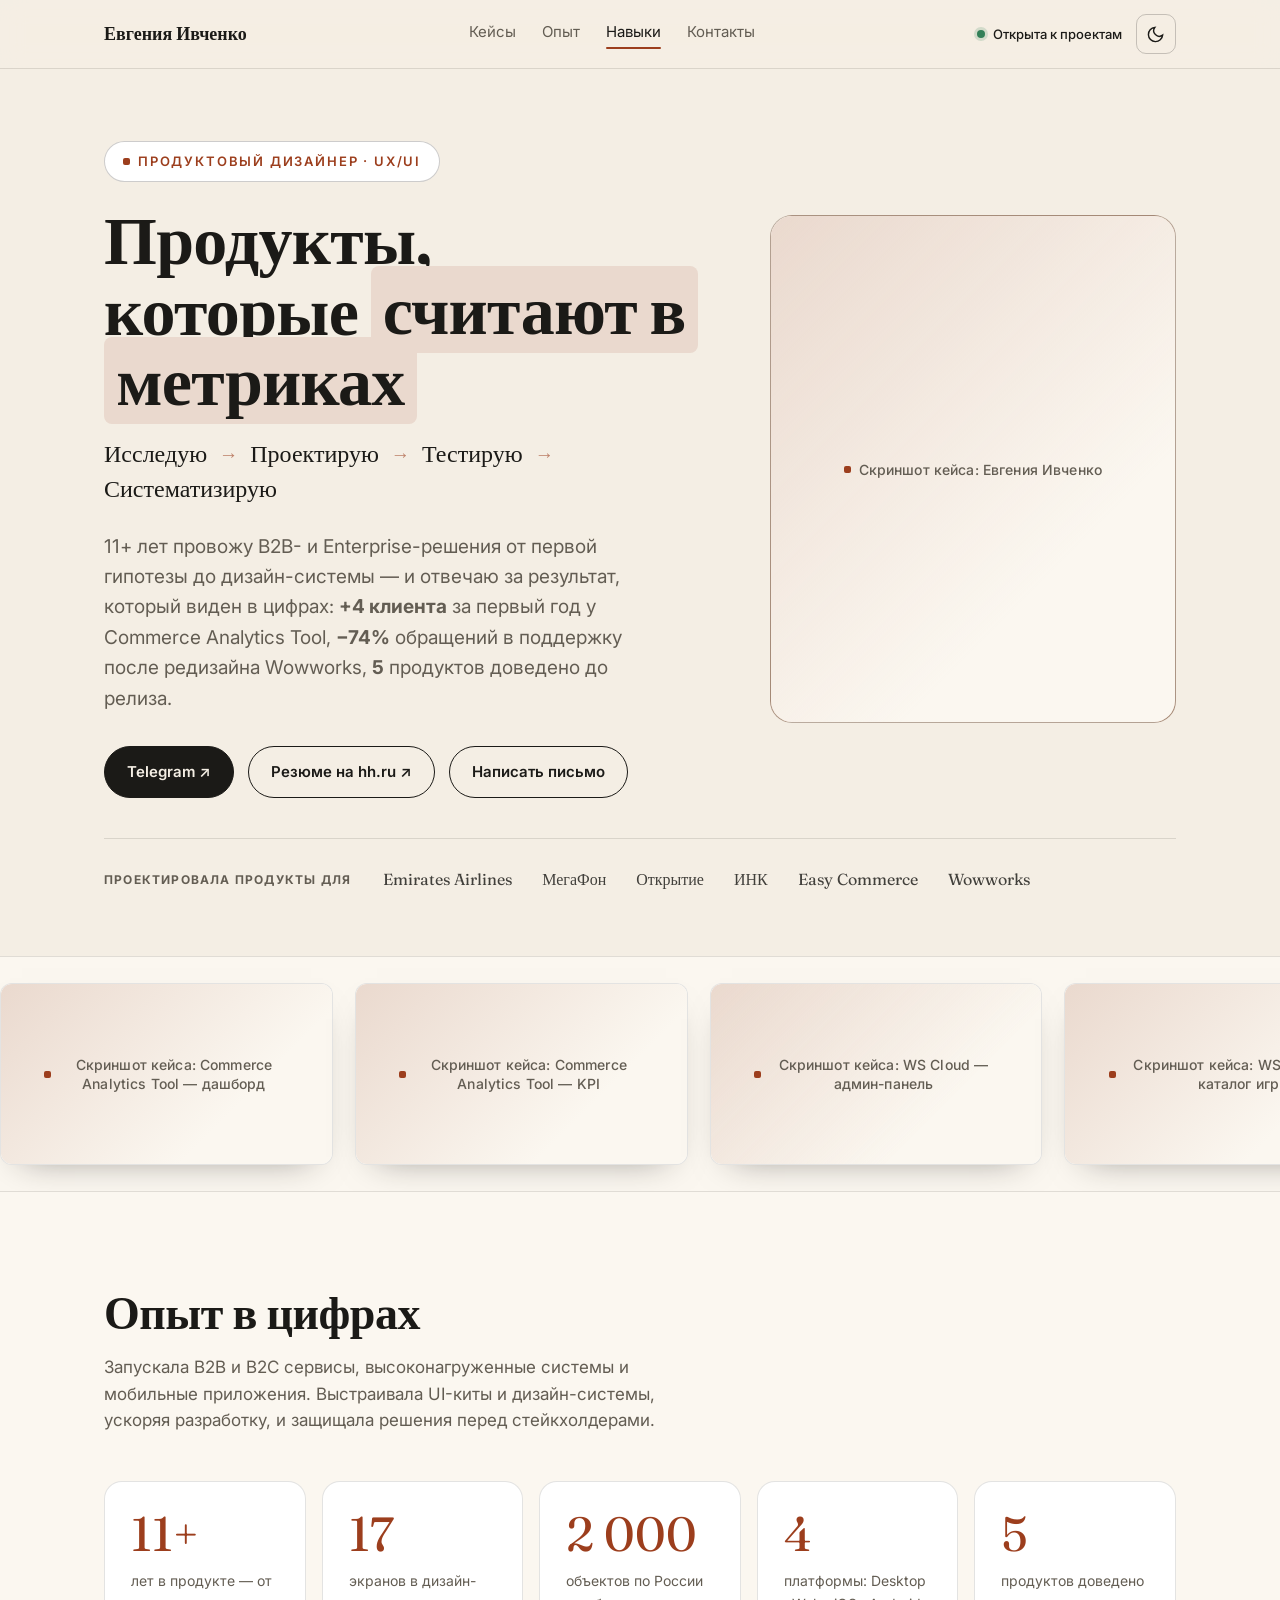
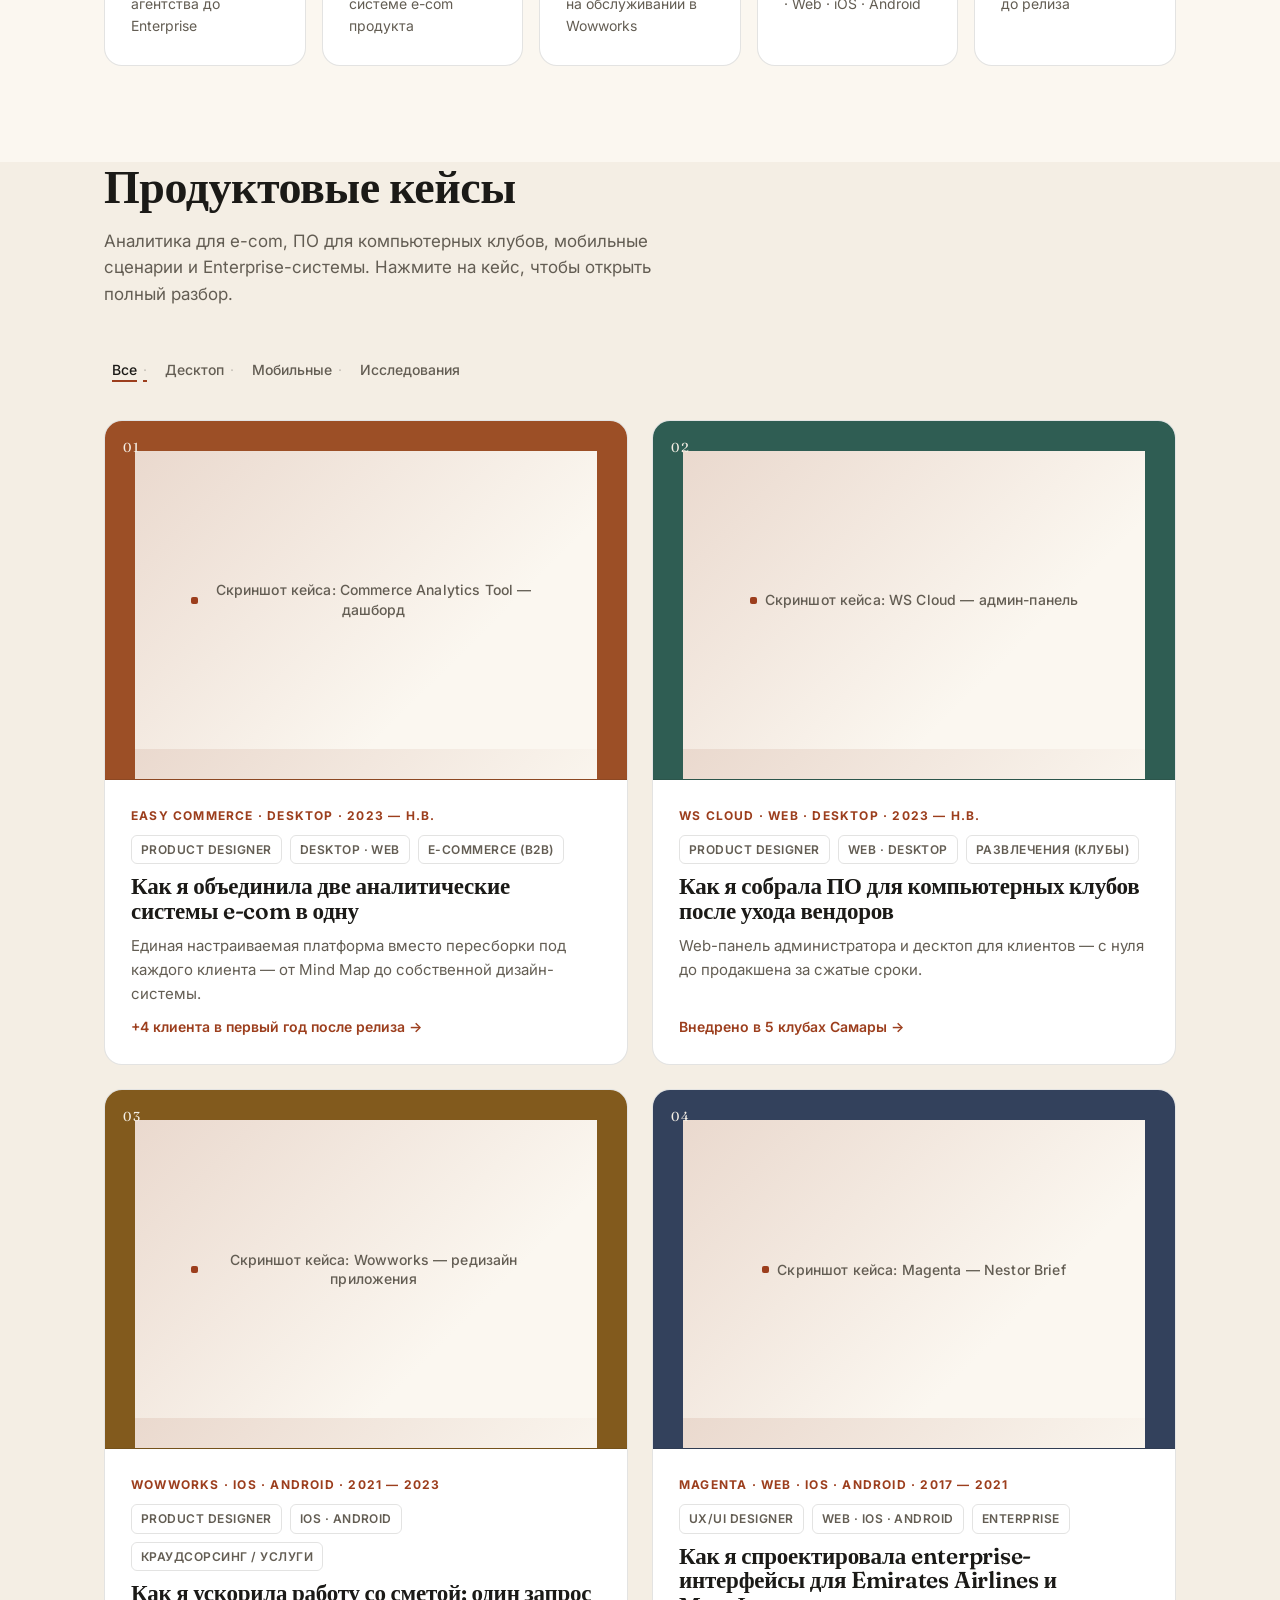
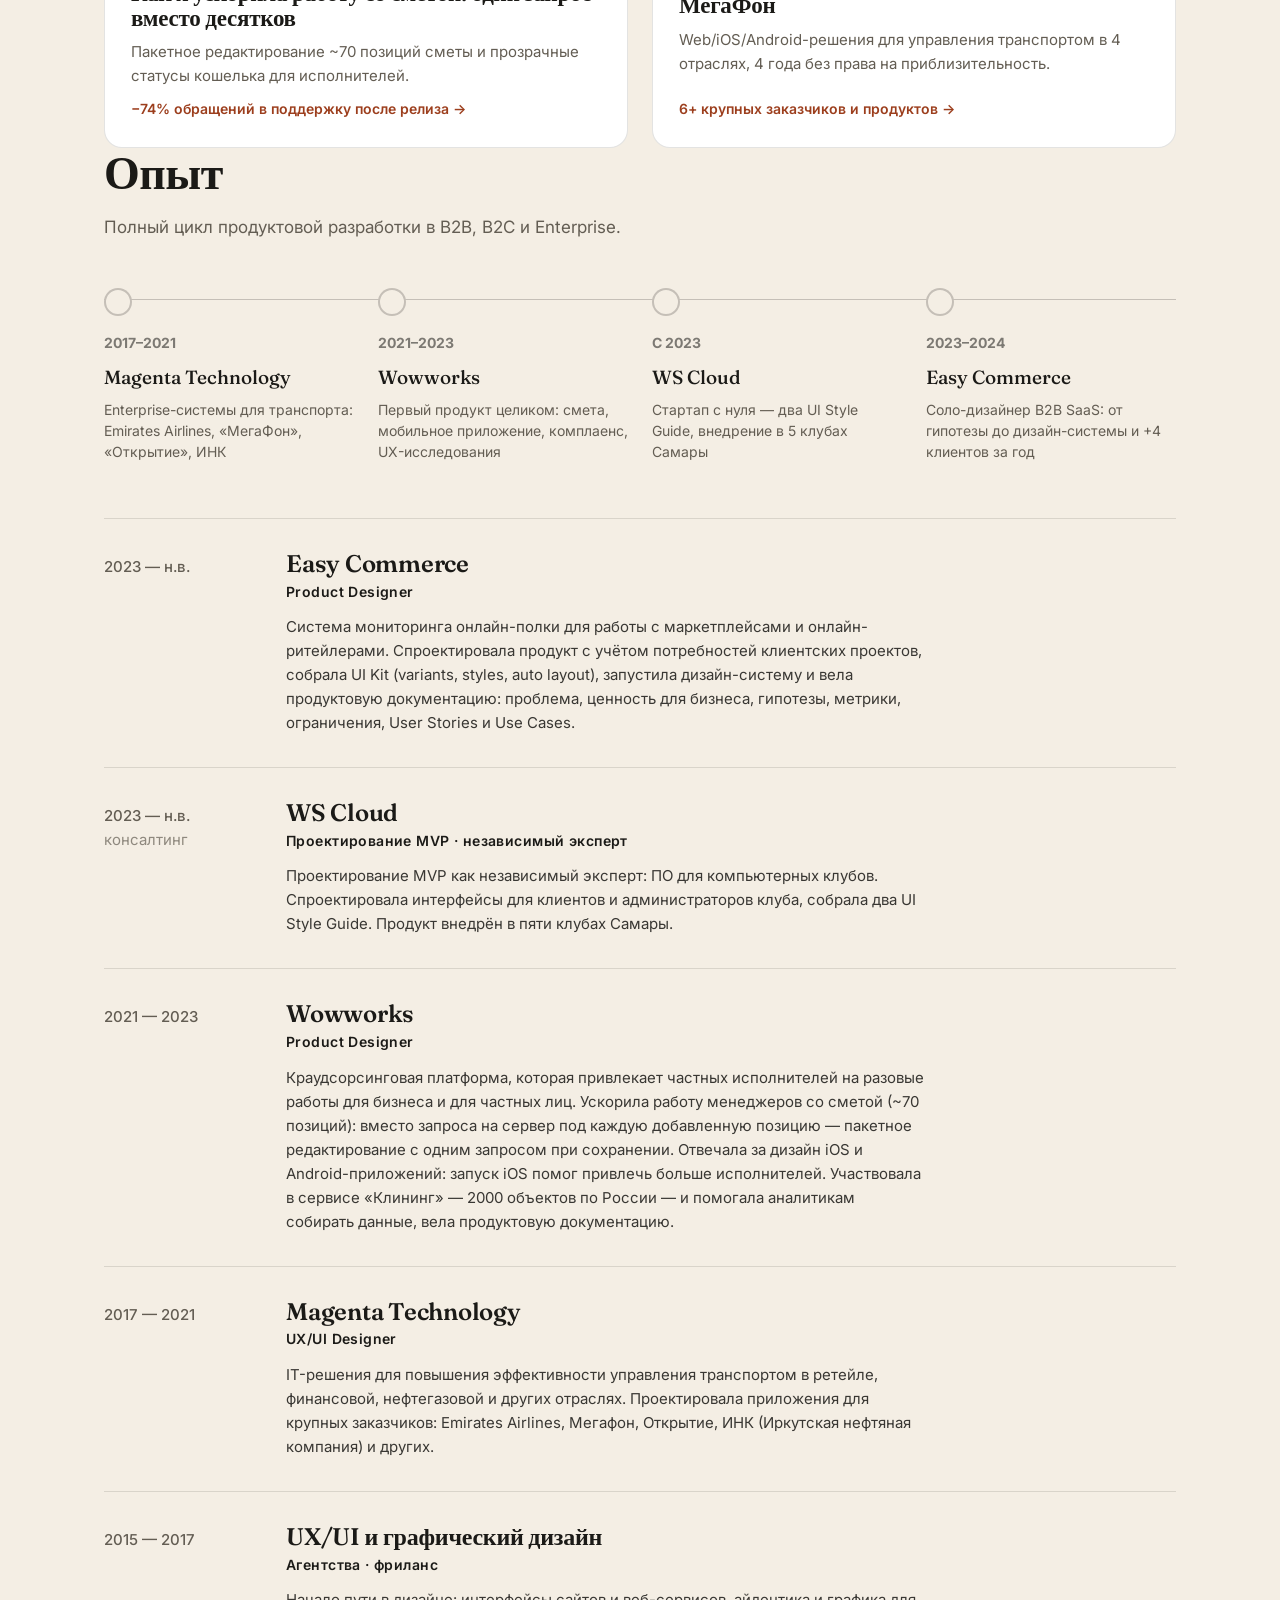
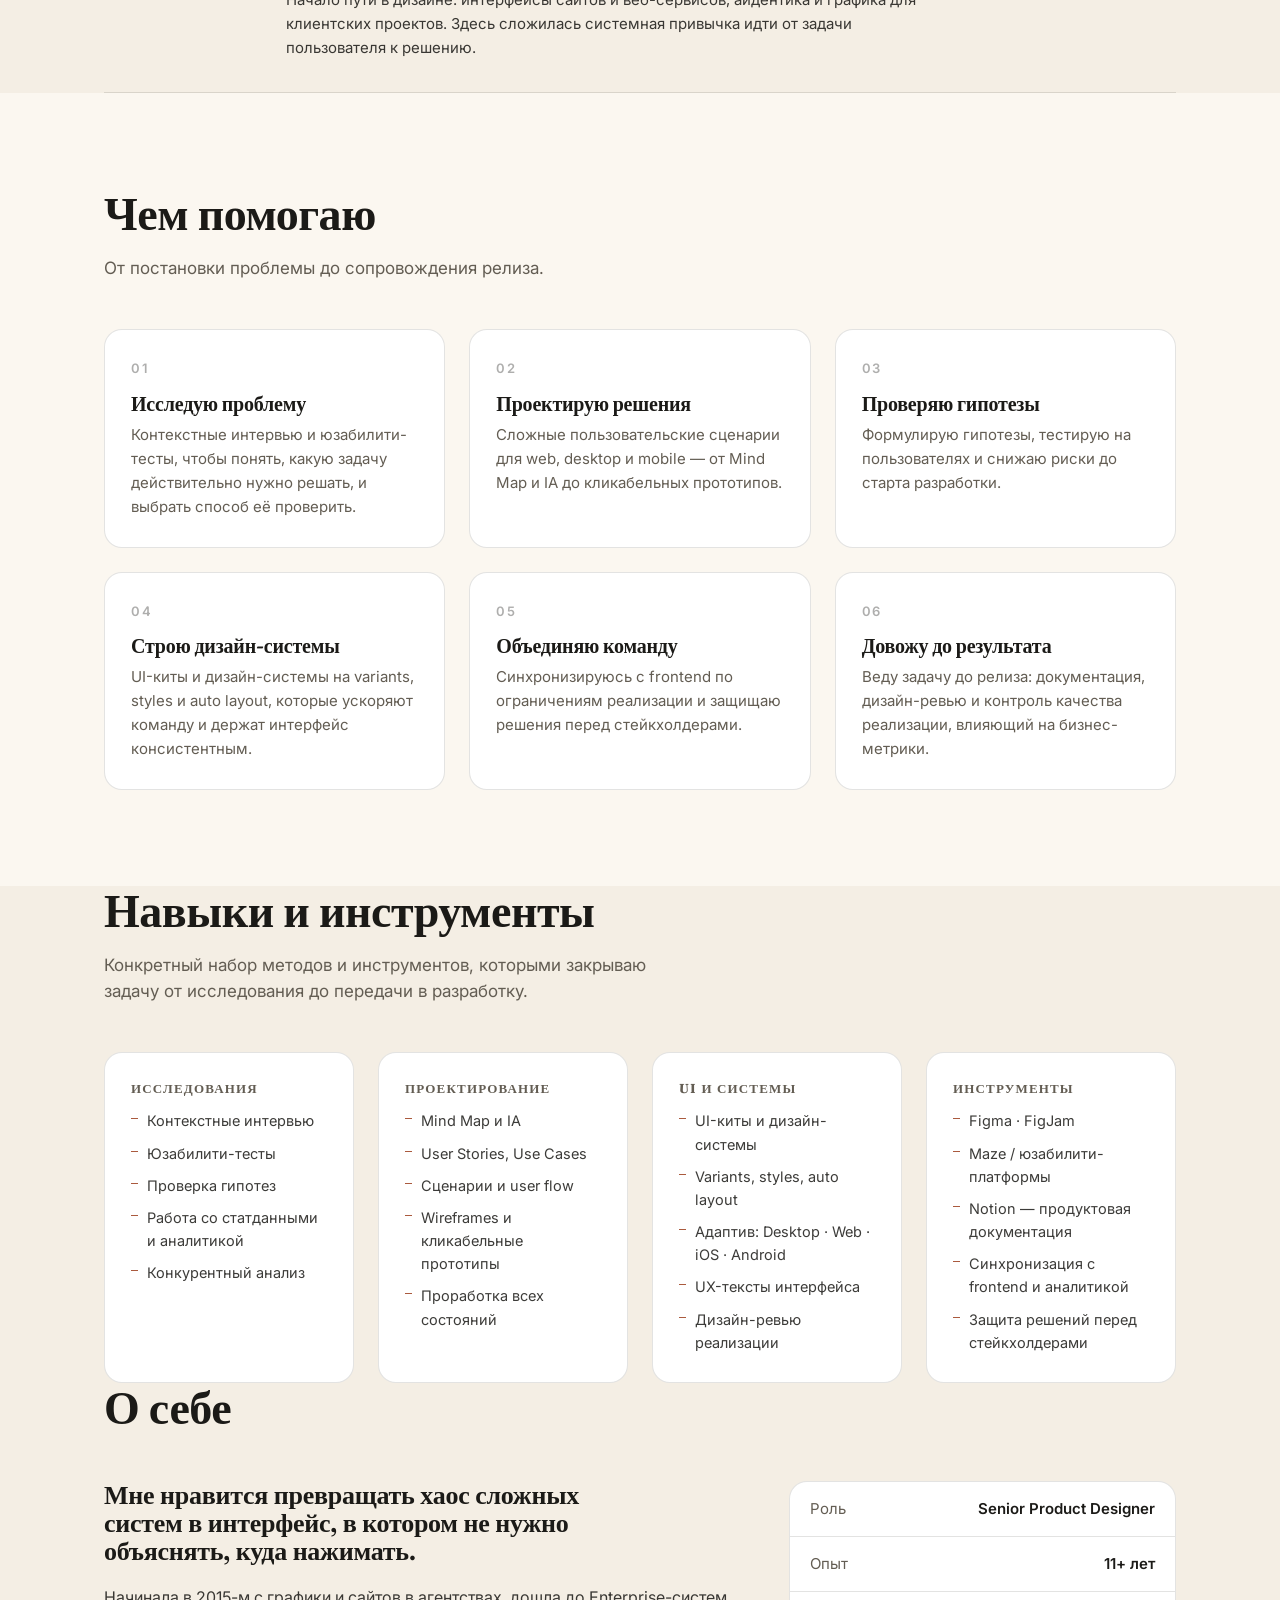
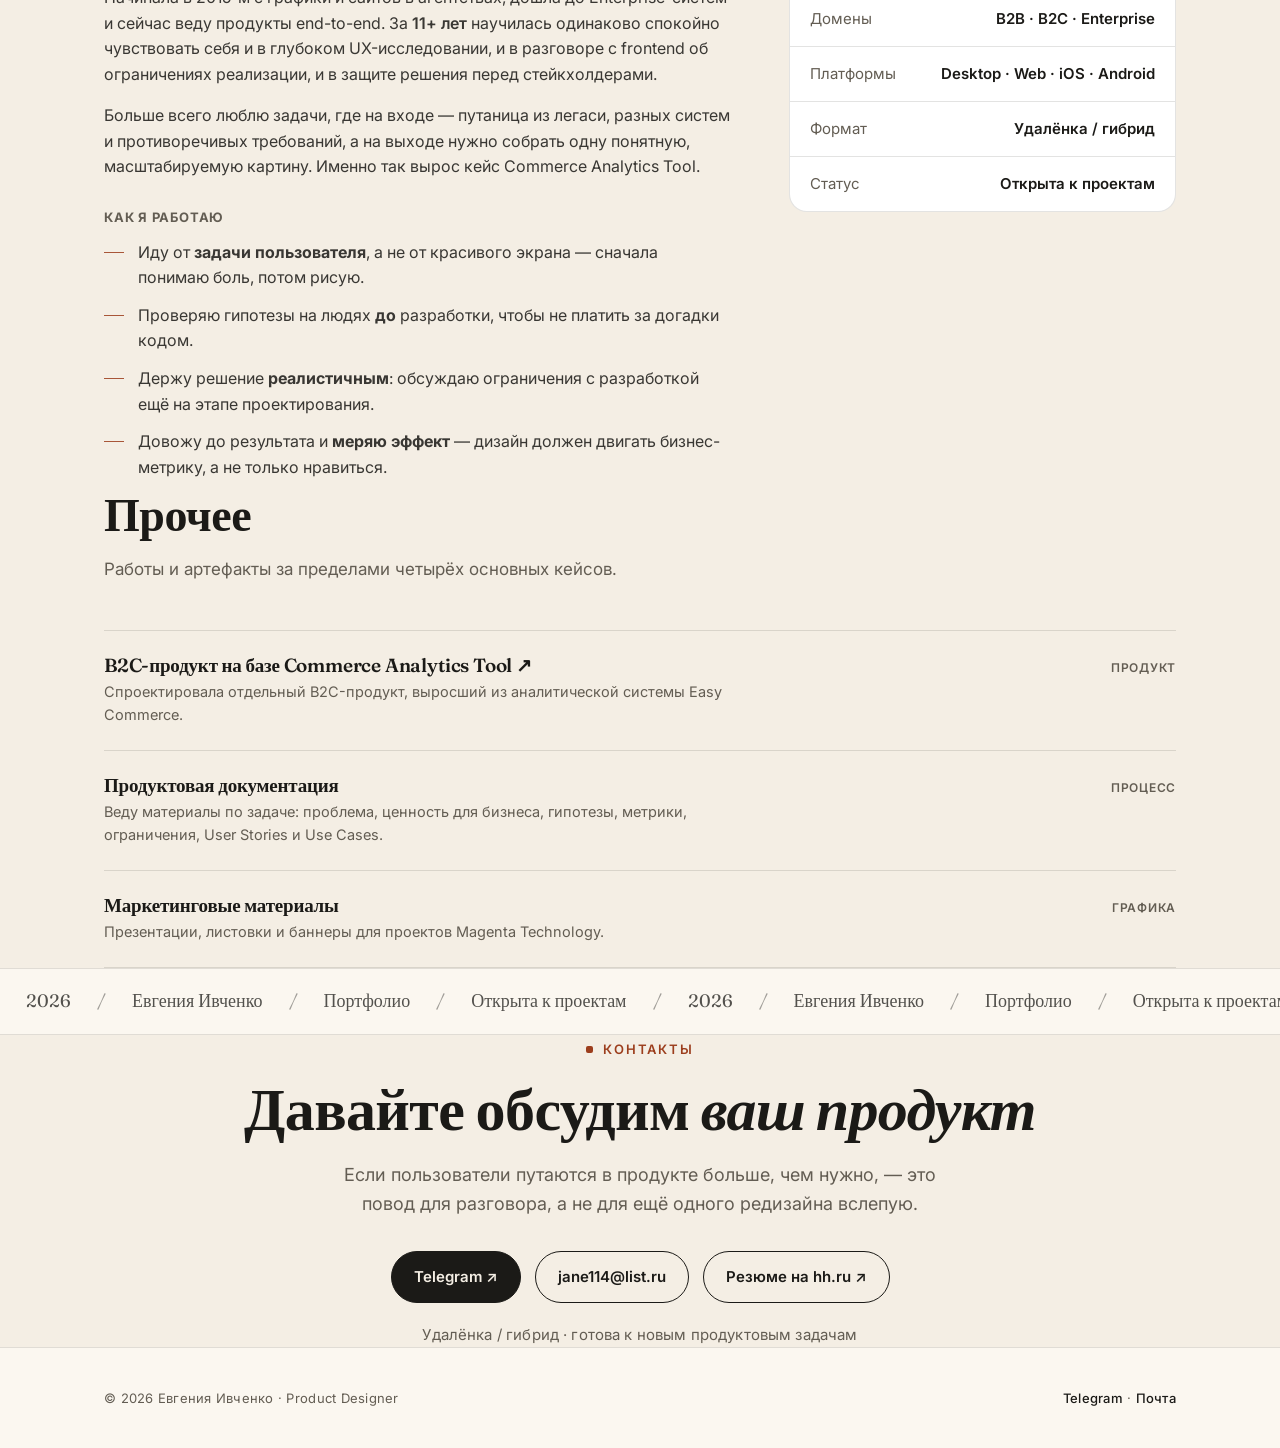
==== commit dd6e4940: "Add files via upload" ====
--- a/index.html
+++ b/index.html
@@ -64,7 +64,7 @@
         <span class="eyebrow pill">Продуктовый дизайнер · UX/UI</span>
         <h1>Продукты,<br>которые <span class="hl">считают в метриках</span></h1>
         <p class="verbs"><b>Исследую</b> <i>→</i> <b>Проектирую</b> <i>→</i> <b>Тестирую</b> <i>→</i> <b>Систематизирую</b></p>
-        <p class="lede">11+ лет провожу B2B- и Enterprise-решения от первой гипотезы до дизайн-системы — и отвечаю за результат, который виден в цифрах: <strong>+4 клиента</strong> за год, <strong>−74%</strong> нагрузки на поддержку, <strong>5</strong> внедрений в продакшене.</p>
+        <p class="lede">11+ лет провожу B2B- и Enterprise-решения от первой гипотезы до дизайн-системы — и отвечаю за результат, который виден в цифрах: <strong>+4 клиента</strong> за первый год у Commerce Analytics Tool, <strong>−74%</strong> обращений в поддержку после редизайна Wowworks, <strong>5</strong> продуктов доведено до релиза.</p>
         <div class="cta-row">
           <a class="btn primary" href="https://t.me/evgeniyaivchenko" target="_blank" rel="noopener">Telegram ↗</a>
           <a class="btn ghost" href="https://hh.ru/resume/b52c99deff0222868e0039ed1f646471646449" target="_blank" rel="noopener">Резюме на hh.ru ↗</a>
@@ -103,7 +103,7 @@
       <div class="stats-grid">
         <div class="stat"><div class="num">11+</div><div class="lbl">лет в продукте — от агентства до Enterprise</div></div>
         <div class="stat"><div class="num">17</div><div class="lbl">экранов в дизайн-системе e-com продукта</div></div>
-        <div class="stat"><div class="num">2000</div><div class="lbl">объектов по России в сервисе «Клининг»</div></div>
+        <div class="stat"><div class="num">2000</div><div class="lbl">объектов по России на обслуживании в Wowworks</div></div>
         <div class="stat"><div class="num">4</div><div class="lbl">платформы: Desktop · Web · iOS · Android</div></div>
         <div class="stat"><div class="num">5</div><div class="lbl">продуктов доведено до релиза</div></div>
       </div>
--- a/styles.css
+++ b/styles.css
@@ -115,7 +115,7 @@
 .hero .eyebrow{margin-bottom:22px}
 .hero .eyebrow.pill{
   border:1px solid var(--line-strong); border-radius:999px; padding:9px 18px;
-  background:var(--card); gap:0;
+  background:var(--card); gap:8px;
 }
 .hero h1{
   font-size:clamp(38px,6vw,68px); line-height:1.04; margin-bottom:24px;
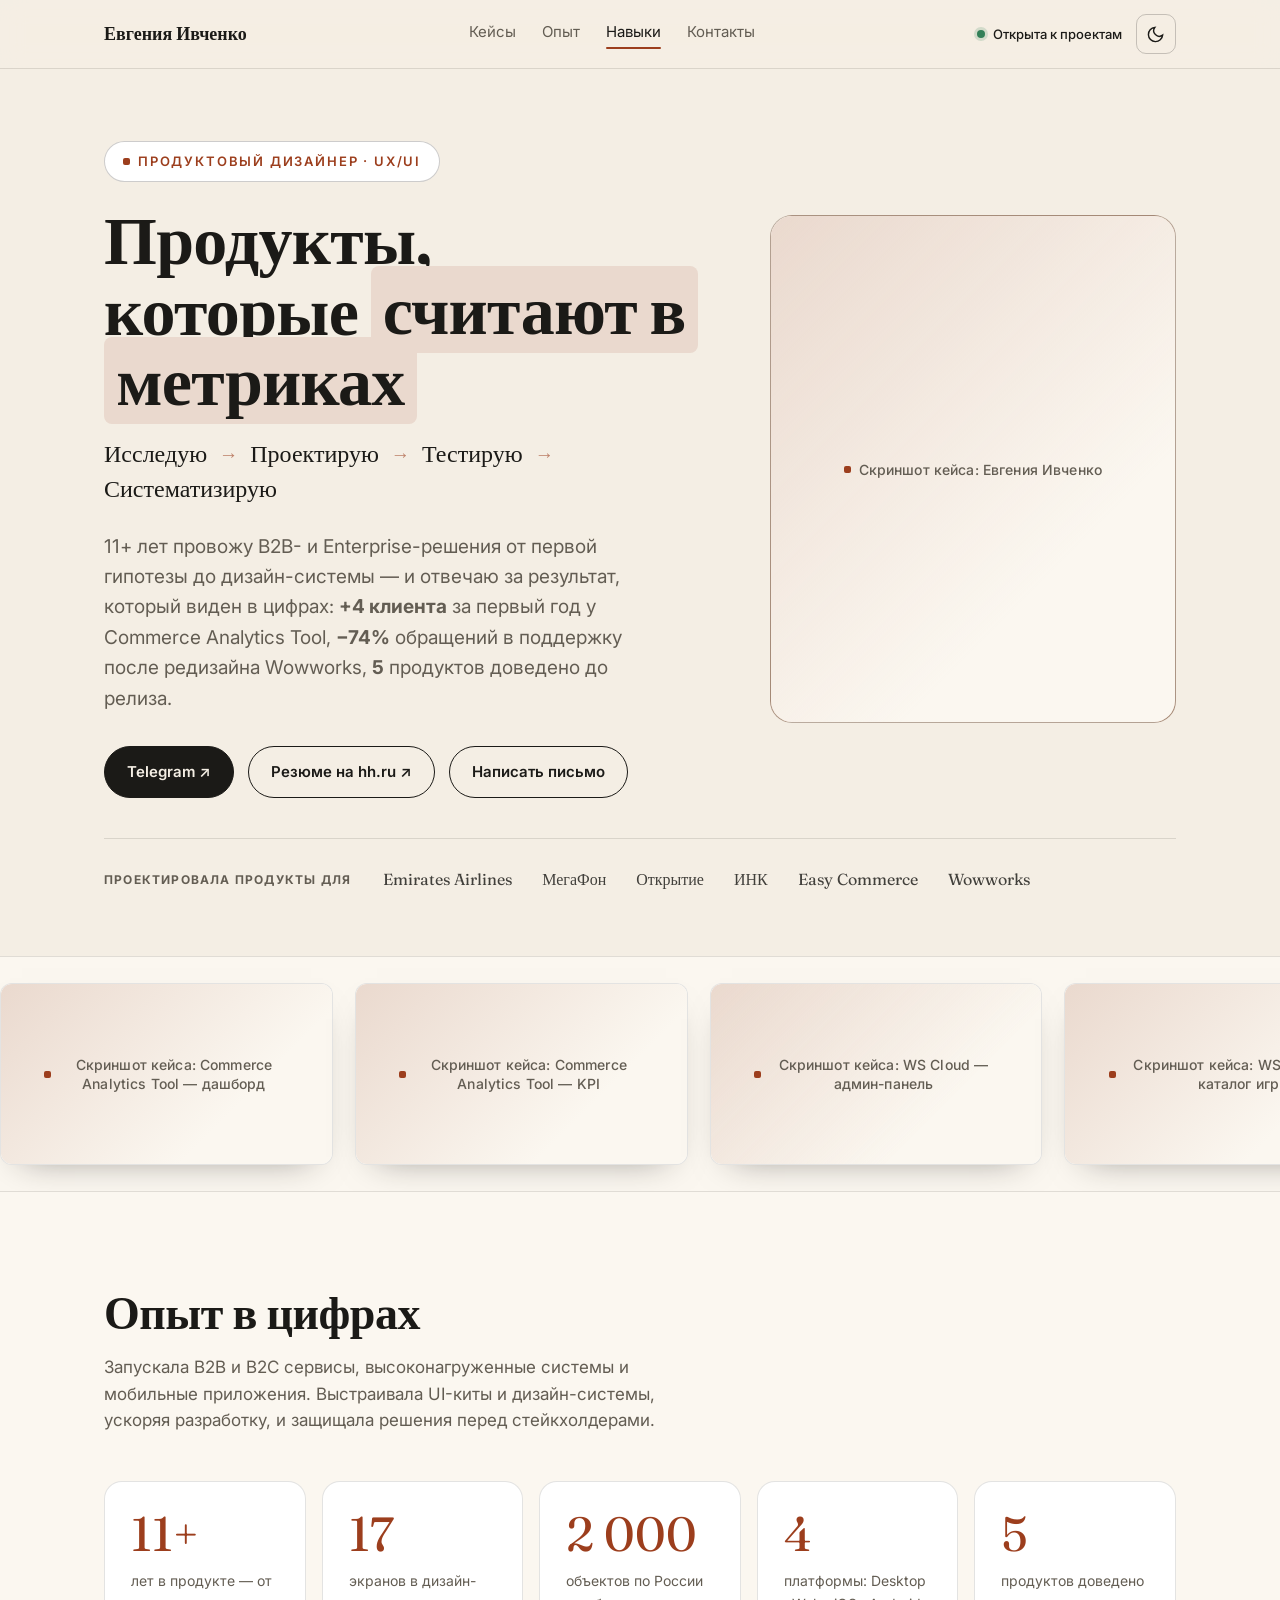
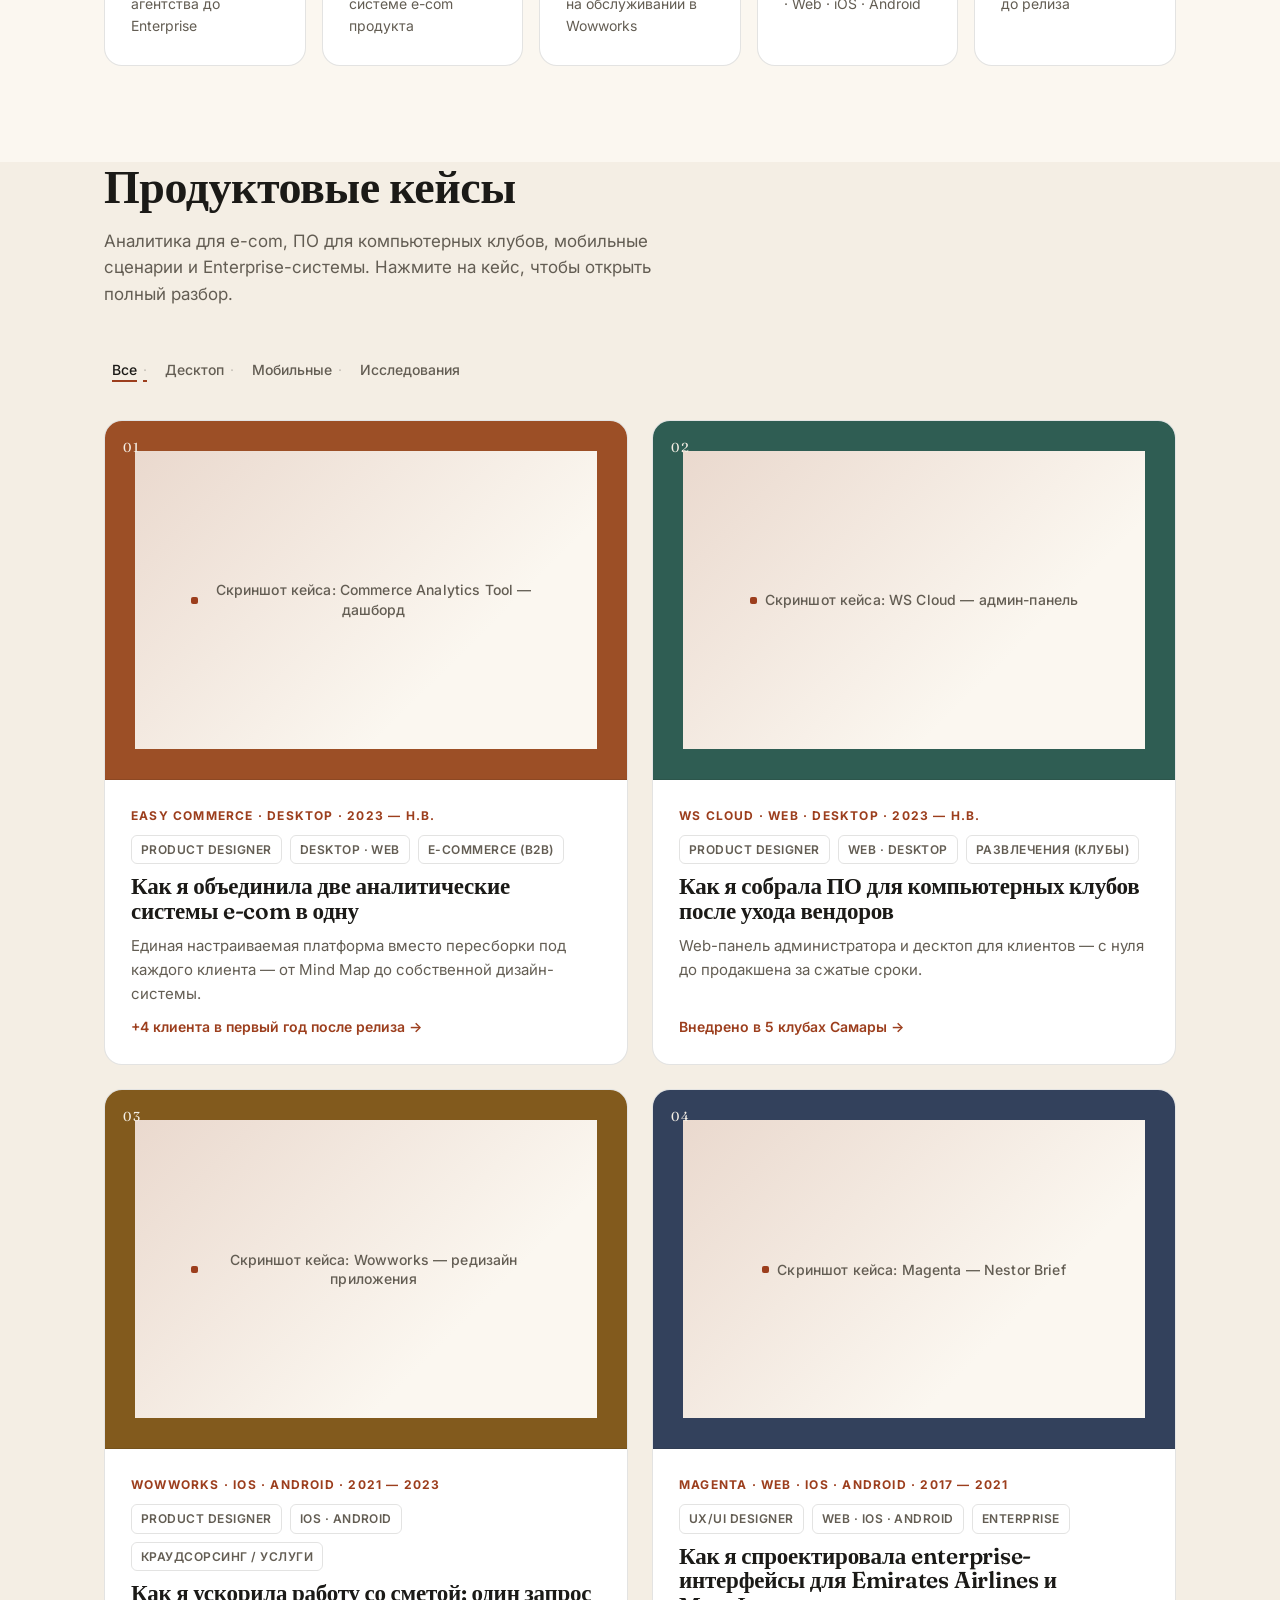
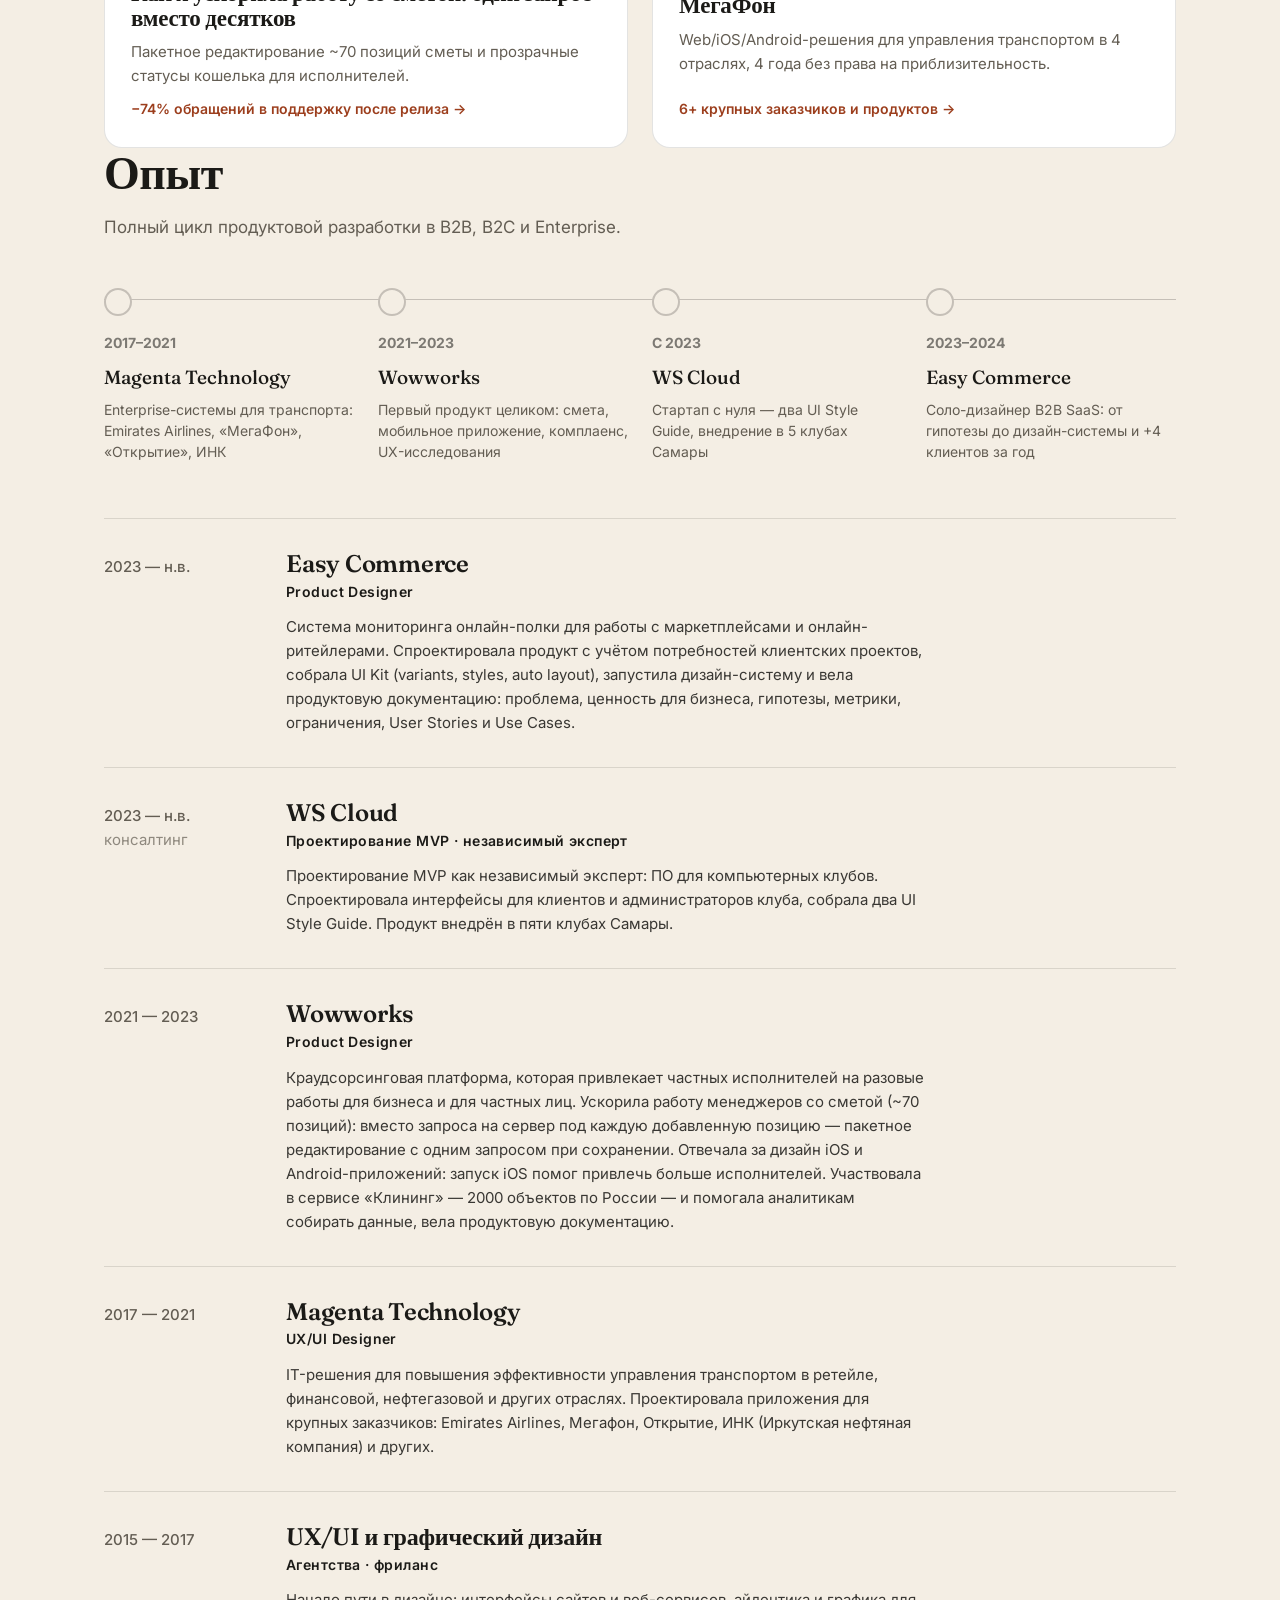
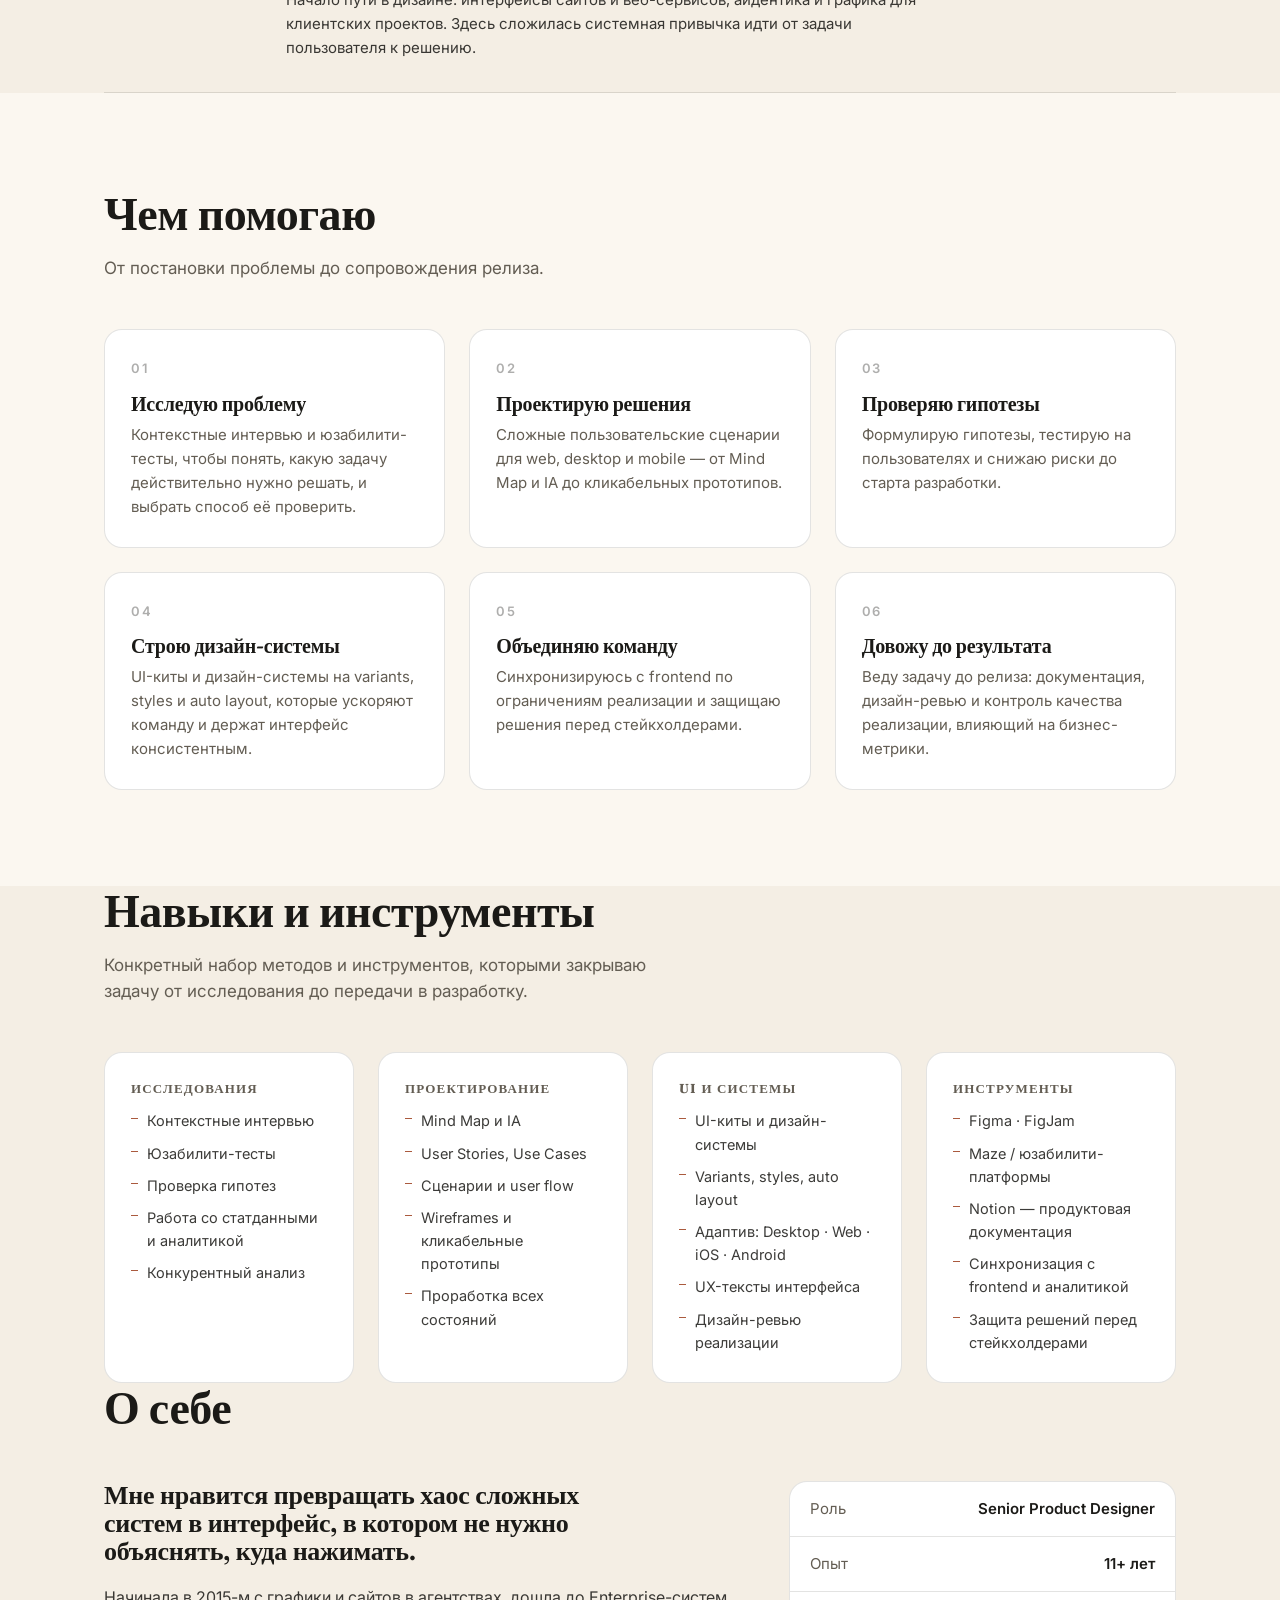
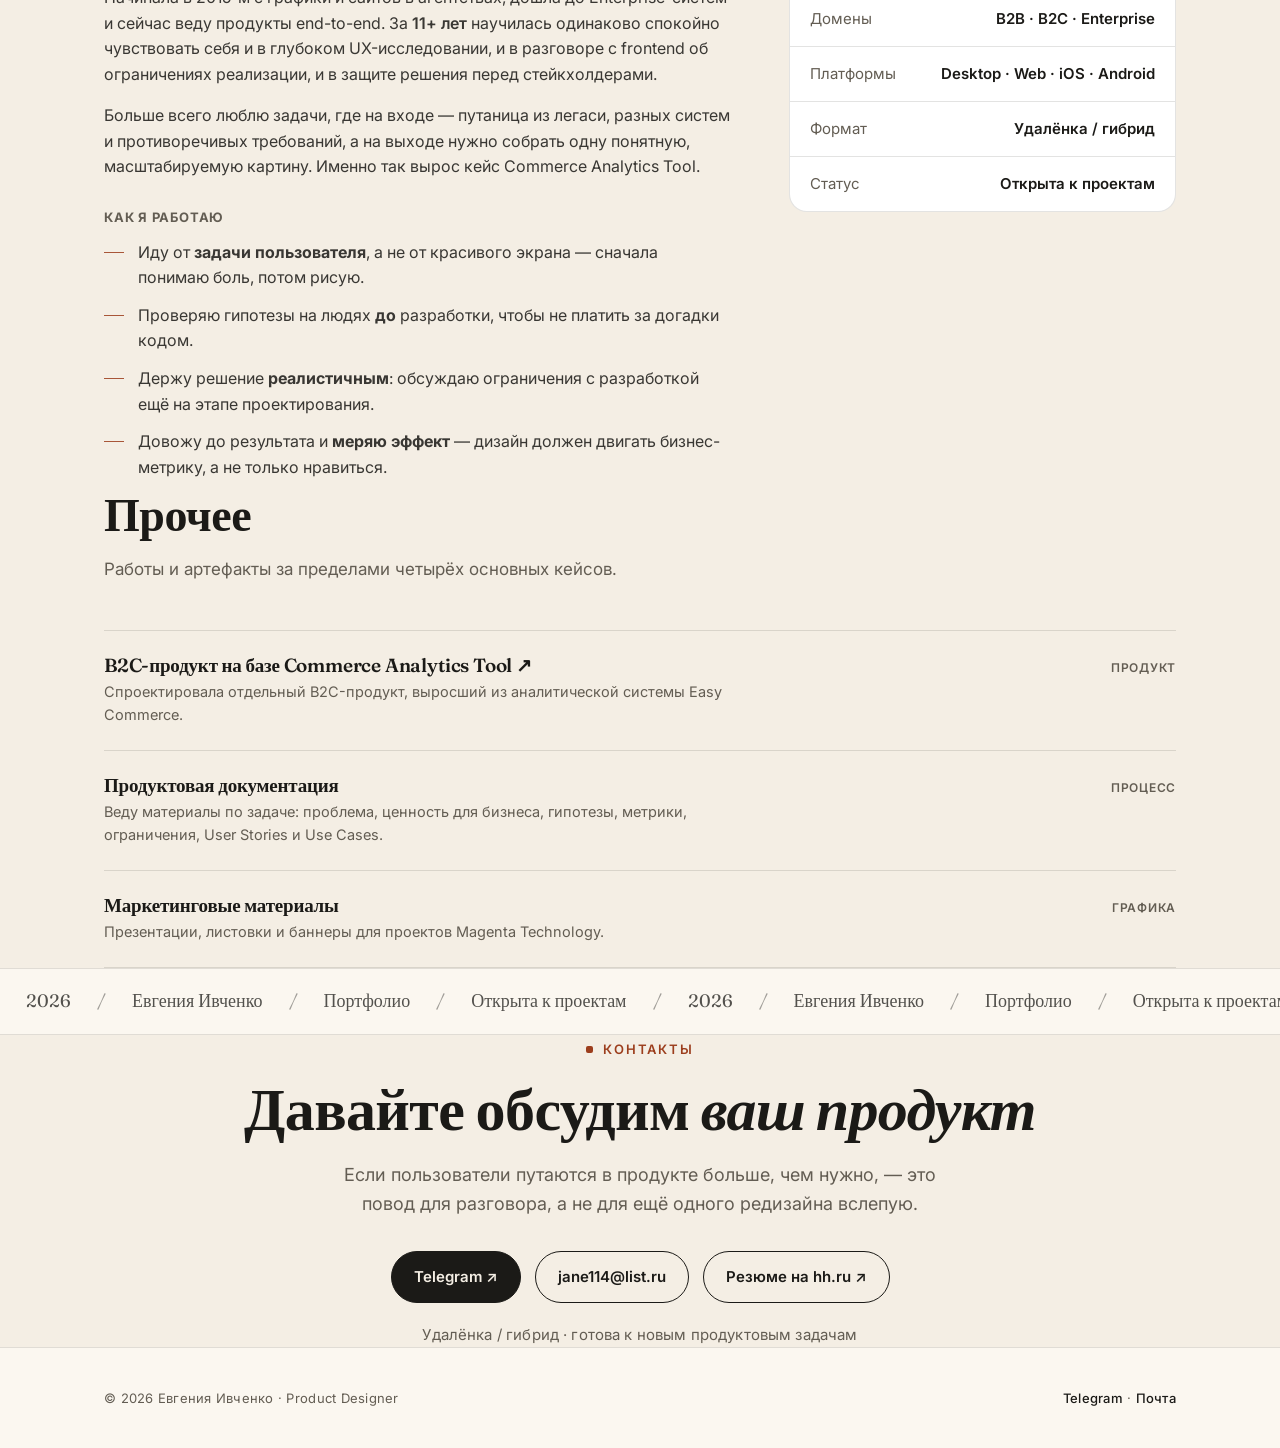
==== commit e6d61e04: "Add files via upload" ====
--- a/index.html
+++ b/index.html
@@ -91,7 +91,7 @@
   </section>
 
   <div class="showreel" aria-label="Превью работ">
-    <div class="showreel-track"><figure><div class="frame"><img src="https://static.tildacdn.info/tild3237-6635-4832-b831-623738333862/-/resize/560x/Frame_313374.png" alt="Commerce Analytics Tool — дашборд" loading="lazy"></div></figure><figure><div class="frame"><img src="https://static.tildacdn.info/tild6366-6531-4564-b830-616130653761/-/resize/560x/Frame_313374_1.png" alt="Commerce Analytics Tool — KPI" loading="lazy"></div></figure><figure><div class="frame"><img src="https://static.tildacdn.info/tild3962-6530-4530-b763-643139316662/-/resize/560x/Dashboard.png" alt="WS Cloud — админ-панель" loading="lazy"></div></figure><figure><div class="frame"><img src="https://static.tildacdn.info/tild6666-3736-4237-b161-373239333039/-/resize/560x/Games_01.png" alt="WS Cloud — каталог игр" loading="lazy"></div></figure><figure><div class="frame"><img src="https://static.tildacdn.info/tild6636-3437-4063-a662-616362303034/-/resize/560x/Frame_547.png" alt="Wowworks — редизайн приложения" loading="lazy"></div></figure><figure><div class="frame"><img src="https://static.tildacdn.info/tild6233-6531-4231-b730-643937343931/-/resize/560x/Frame_545_5.png" alt="Wowworks — смета" loading="lazy"></div></figure><figure><div class="frame"><img src="https://static.tildacdn.info/tild3932-3236-4962-a531-653239306230/-/resize/560x/Group_13.png" alt="Magenta — Nestor Brief" loading="lazy"></div></figure><figure><div class="frame"><img src="https://static.tildacdn.info/tild6335-3562-4038-b532-643462383562/-/resize/560x/01_copy2.png" alt="Magenta — Emirates" loading="lazy"></div></figure><figure><div class="frame"><img src="https://static.tildacdn.info/tild3237-6635-4832-b831-623738333862/-/resize/560x/Frame_313374.png" alt="Commerce Analytics Tool — дашборд" loading="lazy"></div></figure><figure><div class="frame"><img src="https://static.tildacdn.info/tild6366-6531-4564-b830-616130653761/-/resize/560x/Frame_313374_1.png" alt="Commerce Analytics Tool — KPI" loading="lazy"></div></figure><figure><div class="frame"><img src="https://static.tildacdn.info/tild3962-6530-4530-b763-643139316662/-/resize/560x/Dashboard.png" alt="WS Cloud — админ-панель" loading="lazy"></div></figure><figure><div class="frame"><img src="https://static.tildacdn.info/tild6666-3736-4237-b161-373239333039/-/resize/560x/Games_01.png" alt="WS Cloud — каталог игр" loading="lazy"></div></figure><figure><div class="frame"><img src="https://static.tildacdn.info/tild6636-3437-4063-a662-616362303034/-/resize/560x/Frame_547.png" alt="Wowworks — редизайн приложения" loading="lazy"></div></figure><figure><div class="frame"><img src="https://static.tildacdn.info/tild6233-6531-4231-b730-643937343931/-/resize/560x/Frame_545_5.png" alt="Wowworks — смета" loading="lazy"></div></figure><figure><div class="frame"><img src="https://static.tildacdn.info/tild3932-3236-4962-a531-653239306230/-/resize/560x/Group_13.png" alt="Magenta — Nestor Brief" loading="lazy"></div></figure><figure><div class="frame"><img src="https://static.tildacdn.info/tild6335-3562-4038-b532-643462383562/-/resize/560x/01_copy2.png" alt="Magenta — Emirates" loading="lazy"></div></figure></div>
+    <div class="showreel-track"><figure><div class="frame"><img src="https://static.tildacdn.info/tild3237-6635-4832-b831-623738333862/-/resize/560x/Frame_313374.png" data-full="https://static.tildacdn.info/tild3237-6635-4832-b831-623738333862/-/resize/2200x/Frame_313374.png" alt="Commerce Analytics Tool — дашборд" loading="lazy"></div></figure><figure><div class="frame"><img src="https://static.tildacdn.info/tild6366-6531-4564-b830-616130653761/-/resize/560x/Frame_313374_1.png" data-full="https://static.tildacdn.info/tild6366-6531-4564-b830-616130653761/-/resize/2200x/Frame_313374_1.png" alt="Commerce Analytics Tool — KPI" loading="lazy"></div></figure><figure><div class="frame"><img src="https://static.tildacdn.info/tild3962-6530-4530-b763-643139316662/-/resize/560x/Dashboard.png" data-full="https://static.tildacdn.info/tild3962-6530-4530-b763-643139316662/-/resize/2200x/Dashboard.png" alt="WS Cloud — админ-панель" loading="lazy"></div></figure><figure><div class="frame"><img src="https://static.tildacdn.info/tild6666-3736-4237-b161-373239333039/-/resize/560x/Games_01.png" data-full="https://static.tildacdn.info/tild6666-3736-4237-b161-373239333039/-/resize/2200x/Games_01.png" alt="WS Cloud — каталог игр" loading="lazy"></div></figure><figure><div class="frame"><img src="https://static.tildacdn.info/tild6636-3437-4063-a662-616362303034/-/resize/560x/Frame_547.png" data-full="https://static.tildacdn.info/tild6636-3437-4063-a662-616362303034/-/resize/2200x/Frame_547.png" alt="Wowworks — редизайн приложения" loading="lazy"></div></figure><figure><div class="frame"><img src="https://static.tildacdn.info/tild6233-6531-4231-b730-643937343931/-/resize/560x/Frame_545_5.png" data-full="https://static.tildacdn.info/tild6233-6531-4231-b730-643937343931/-/resize/2200x/Frame_545_5.png" alt="Wowworks — смета" loading="lazy"></div></figure><figure><div class="frame"><img src="https://static.tildacdn.info/tild3932-3236-4962-a531-653239306230/-/resize/560x/Group_13.png" data-full="https://static.tildacdn.info/tild3932-3236-4962-a531-653239306230/Group_13.png" alt="Magenta — Nestor Brief" loading="lazy"></div></figure><figure><div class="frame"><img src="https://static.tildacdn.info/tild6335-3562-4038-b532-643462383562/-/resize/560x/01_copy2.png" data-full="https://static.tildacdn.info/tild6335-3562-4038-b532-643462383562/01_copy2.png" alt="Magenta — Emirates" loading="lazy"></div></figure><figure><div class="frame"><img src="https://static.tildacdn.info/tild3237-6635-4832-b831-623738333862/-/resize/560x/Frame_313374.png" data-full="https://static.tildacdn.info/tild3237-6635-4832-b831-623738333862/-/resize/2200x/Frame_313374.png" alt="Commerce Analytics Tool — дашборд" loading="lazy"></div></figure><figure><div class="frame"><img src="https://static.tildacdn.info/tild6366-6531-4564-b830-616130653761/-/resize/560x/Frame_313374_1.png" data-full="https://static.tildacdn.info/tild6366-6531-4564-b830-616130653761/-/resize/2200x/Frame_313374_1.png" alt="Commerce Analytics Tool — KPI" loading="lazy"></div></figure><figure><div class="frame"><img src="https://static.tildacdn.info/tild3962-6530-4530-b763-643139316662/-/resize/560x/Dashboard.png" data-full="https://static.tildacdn.info/tild3962-6530-4530-b763-643139316662/-/resize/2200x/Dashboard.png" alt="WS Cloud — админ-панель" loading="lazy"></div></figure><figure><div class="frame"><img src="https://static.tildacdn.info/tild6666-3736-4237-b161-373239333039/-/resize/560x/Games_01.png" data-full="https://static.tildacdn.info/tild6666-3736-4237-b161-373239333039/-/resize/2200x/Games_01.png" alt="WS Cloud — каталог игр" loading="lazy"></div></figure><figure><div class="frame"><img src="https://static.tildacdn.info/tild6636-3437-4063-a662-616362303034/-/resize/560x/Frame_547.png" data-full="https://static.tildacdn.info/tild6636-3437-4063-a662-616362303034/-/resize/2200x/Frame_547.png" alt="Wowworks — редизайн приложения" loading="lazy"></div></figure><figure><div class="frame"><img src="https://static.tildacdn.info/tild6233-6531-4231-b730-643937343931/-/resize/560x/Frame_545_5.png" data-full="https://static.tildacdn.info/tild6233-6531-4231-b730-643937343931/-/resize/2200x/Frame_545_5.png" alt="Wowworks — смета" loading="lazy"></div></figure><figure><div class="frame"><img src="https://static.tildacdn.info/tild3932-3236-4962-a531-653239306230/-/resize/560x/Group_13.png" data-full="https://static.tildacdn.info/tild3932-3236-4962-a531-653239306230/Group_13.png" alt="Magenta — Nestor Brief" loading="lazy"></div></figure><figure><div class="frame"><img src="https://static.tildacdn.info/tild6335-3562-4038-b532-643462383562/-/resize/560x/01_copy2.png" data-full="https://static.tildacdn.info/tild6335-3562-4038-b532-643462383562/01_copy2.png" alt="Magenta — Emirates" loading="lazy"></div></figure></div>
   </div>
 
   <section class="stats" id="stats">
@@ -127,8 +127,7 @@
         <div class="case-poster tone-cat">
           <span class="case-index">01</span>
           <div class="collage">
-            <img class="c1" src="https://static.tildacdn.info/tild3237-6635-4832-b831-623738333862/-/resize/560x/Frame_313374.png" alt="Commerce Analytics Tool — дашборд" loading="lazy">
-            <img class="c2" src="https://static.tildacdn.info/tild6366-6531-4564-b830-616130653761/-/resize/560x/Frame_313374_1.png" alt="Commerce Analytics Tool — KPI" loading="lazy">
+            <img src="https://static.tildacdn.info/tild3237-6635-4832-b831-623738333862/-/resize/560x/Frame_313374.png" alt="Commerce Analytics Tool — дашборд" loading="lazy">
           </div>
         </div>
         <div class="case-body">
@@ -144,8 +143,7 @@
         <div class="case-poster tone-ws">
           <span class="case-index">02</span>
           <div class="collage">
-            <img class="c1" src="https://static.tildacdn.info/tild3962-6530-4530-b763-643139316662/-/resize/560x/Dashboard.png" alt="WS Cloud — админ-панель" loading="lazy">
-            <img class="c2" src="https://static.tildacdn.info/tild6666-3736-4237-b161-373239333039/-/resize/560x/Games_01.png" alt="WS Cloud — каталог игр" loading="lazy">
+            <img src="https://static.tildacdn.info/tild3962-6530-4530-b763-643139316662/-/resize/560x/Dashboard.png" alt="WS Cloud — админ-панель" loading="lazy">
           </div>
         </div>
         <div class="case-body">
@@ -161,8 +159,7 @@
         <div class="case-poster tone-ww">
           <span class="case-index">03</span>
           <div class="collage">
-            <img class="c1" src="https://static.tildacdn.info/tild6636-3437-4063-a662-616362303034/-/resize/560x/Frame_547.png" alt="Wowworks — редизайн приложения" loading="lazy">
-            <img class="c2" src="https://static.tildacdn.info/tild6233-6531-4231-b730-643937343931/-/resize/560x/Frame_545_5.png" alt="Wowworks — смета" loading="lazy">
+            <img src="https://static.tildacdn.info/tild6636-3437-4063-a662-616362303034/-/resize/560x/Frame_547.png" alt="Wowworks — редизайн приложения" loading="lazy">
           </div>
         </div>
         <div class="case-body">
@@ -178,8 +175,7 @@
         <div class="case-poster tone-mg">
           <span class="case-index">04</span>
           <div class="collage">
-            <img class="c1" src="https://static.tildacdn.info/tild3932-3236-4962-a531-653239306230/Group_13.png" alt="Magenta — Nestor Brief" loading="lazy">
-            <img class="c2" src="https://static.tildacdn.info/tild6335-3562-4038-b532-643462383562/-/resize/560x/01_copy2.png" alt="Magenta — Emirates" loading="lazy">
+            <img src="https://static.tildacdn.info/tild3932-3236-4962-a531-653239306230/Group_13.png" alt="Magenta — Nestor Brief" loading="lazy">
           </div>
         </div>
         <div class="case-body">
--- a/styles.css
+++ b/styles.css
@@ -210,13 +210,10 @@
 .case-poster.tone-mg{background:var(--case-mg)}
 .case-index{position:absolute;top:16px;left:18px;font-family:var(--display);font-size:13px;
   letter-spacing:.12em;color:#F4EEE4;z-index:3}
-.collage{position:relative;width:100%;height:100%}
-.collage img{position:absolute;width:58%;aspect-ratio:4/3;object-fit:cover;border-radius:10px;
-  box-shadow:0 18px 40px -18px rgba(0,0,0,.5);border:1px solid rgba(244,238,228,.3);transition:transform .35s ease}
-.collage img.c1{left:1%;top:22%;transform:rotate(-5deg);z-index:2}
-.collage img.c2{right:0;top:2%;transform:rotate(4deg);z-index:1;opacity:.97}
-.case-card:hover .collage img.c1{transform:rotate(-8deg) translateY(-4px)}
-.case-card:hover .collage img.c2{transform:rotate(7deg) translateY(-4px)}
+.collage{position:relative;width:100%;height:100%;display:flex;align-items:center;justify-content:center}
+.collage img{max-width:86%;max-height:86%;width:auto;height:auto;object-fit:contain;border-radius:10px;
+  box-shadow:0 18px 40px -18px rgba(0,0,0,.5);border:1px solid rgba(244,238,228,.3);transition:transform .35s ease;display:block}
+.case-card:hover .collage img{transform:scale(1.045)}
 .case-body{padding:26px;display:flex;flex-direction:column;gap:10px;flex:1}
 .case-body .co{font-size:12px;font-weight:700;letter-spacing:.1em;text-transform:uppercase;color:var(--accent)}
 .tags{display:flex;gap:8px;flex-wrap:wrap}
@@ -275,7 +272,8 @@
 .case-hero h1{font-size:clamp(34px,5.6vw,64px);max-width:900px;margin-bottom:22px}
 .case-hero .sub{color:var(--muted);font-size:19px;max-width:680px}
 .case-cover{margin:44px 0 8px}
-.case-cover .frame{border-radius:var(--radius)}
+.case-cover .frame{border-radius:var(--radius);aspect-ratio:16/9;background:var(--surface);display:flex;align-items:center;justify-content:center}
+.case-cover .frame img{width:100%;height:100%;object-fit:contain}
 
 /* meta + toc */
 .case-meta{display:grid;grid-template-columns:1fr 1fr;gap:24px;margin:40px 0 8px}
@@ -344,6 +342,12 @@
 .shot-row .frame{aspect-ratio:4/3;background:var(--surface);display:flex;align-items:center;justify-content:center}
 .shot-row .frame img{width:100%;height:100%;object-fit:contain}
 @media(max-width:680px){.shot-row{grid-template-columns:1fr}.shot-row .frame{aspect-ratio:16/11}}
+/* standalone single-shot figures (incl. .artifact): same letterboxing idea as shot-row,
+   so a tall phone crop and a wide dashboard export both sit in the same shaped frame
+   instead of one towering over the page and the other looking tiny */
+.case-section>figure .frame{aspect-ratio:16/9;background:var(--surface);display:flex;align-items:center;justify-content:center}
+.case-section>figure .frame img{width:100%;height:100%;object-fit:contain}
+@media(max-width:680px){.case-section>figure .frame{aspect-ratio:4/3}}
 
 /* next-case nav */
 .case-nav{border-top:1px solid var(--line);padding:40px 0 20px;display:flex;justify-content:space-between;gap:16px;flex-wrap:wrap;align-items:center}
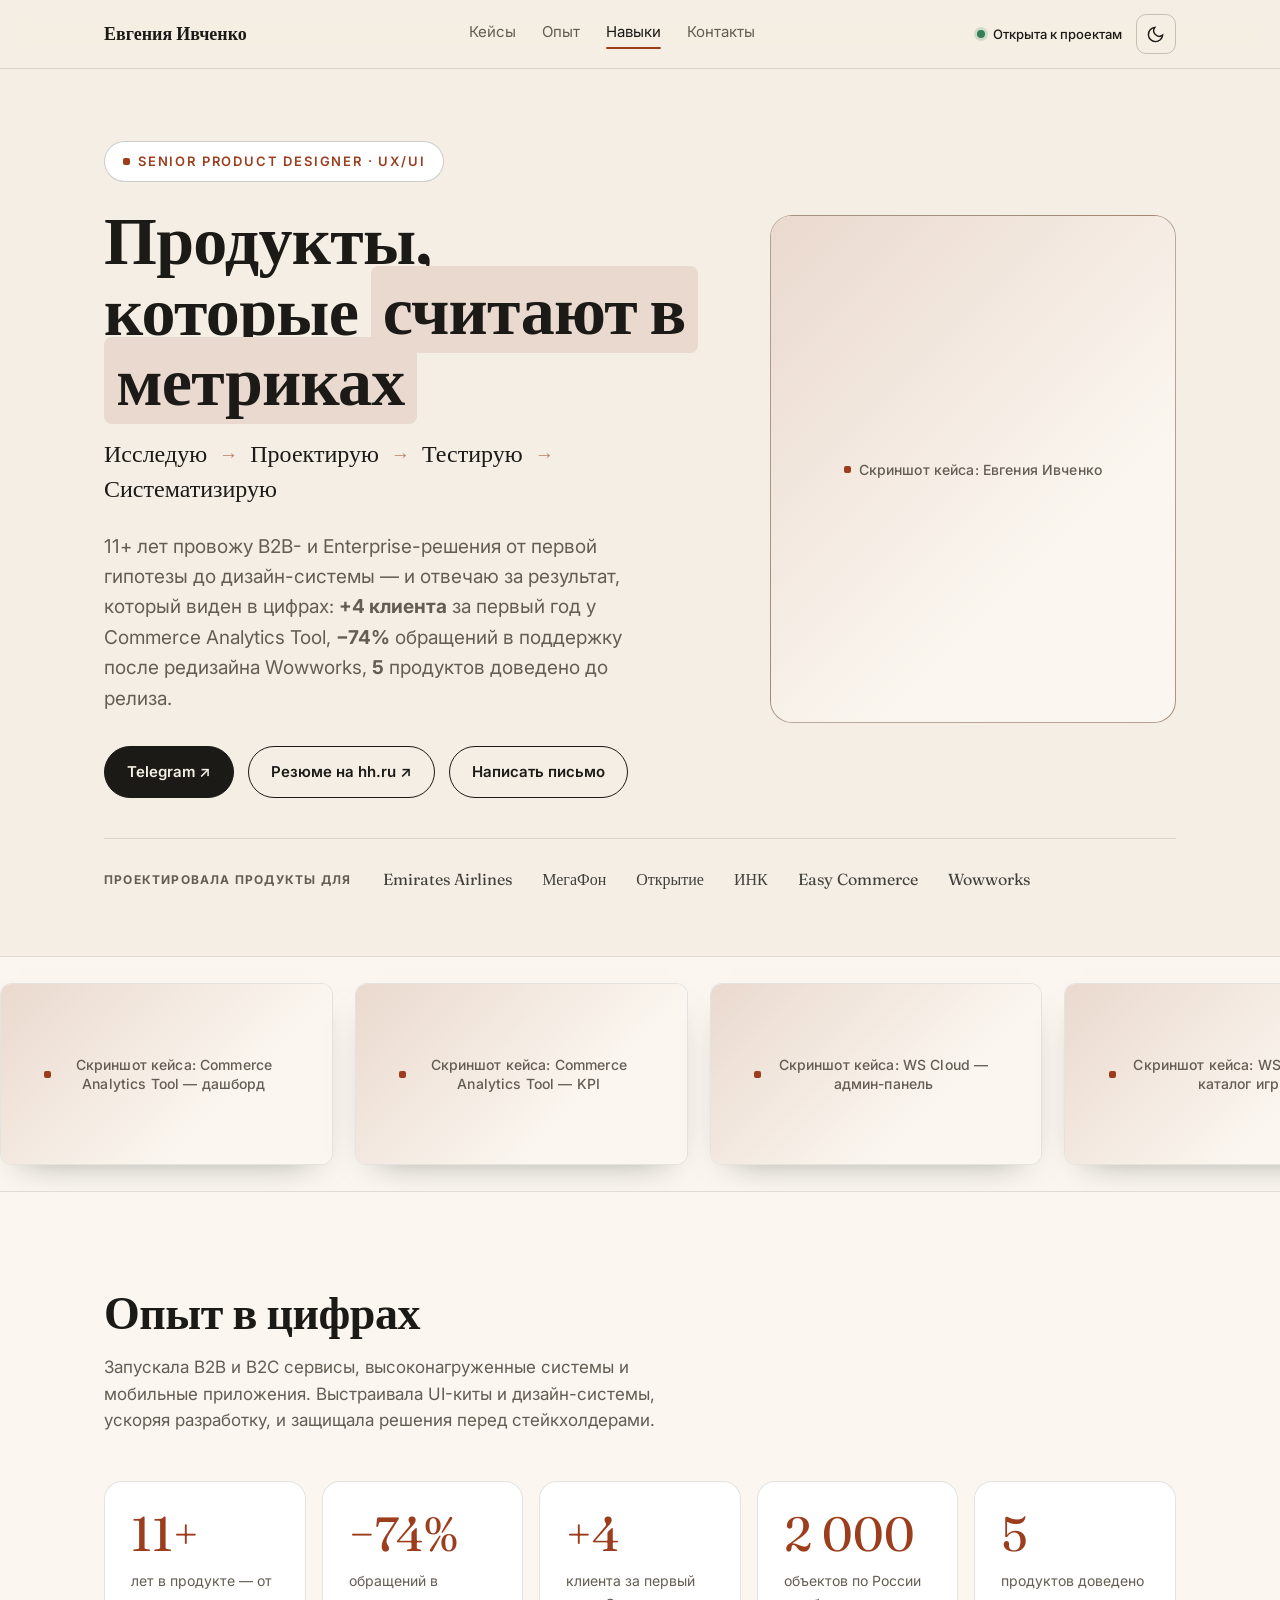
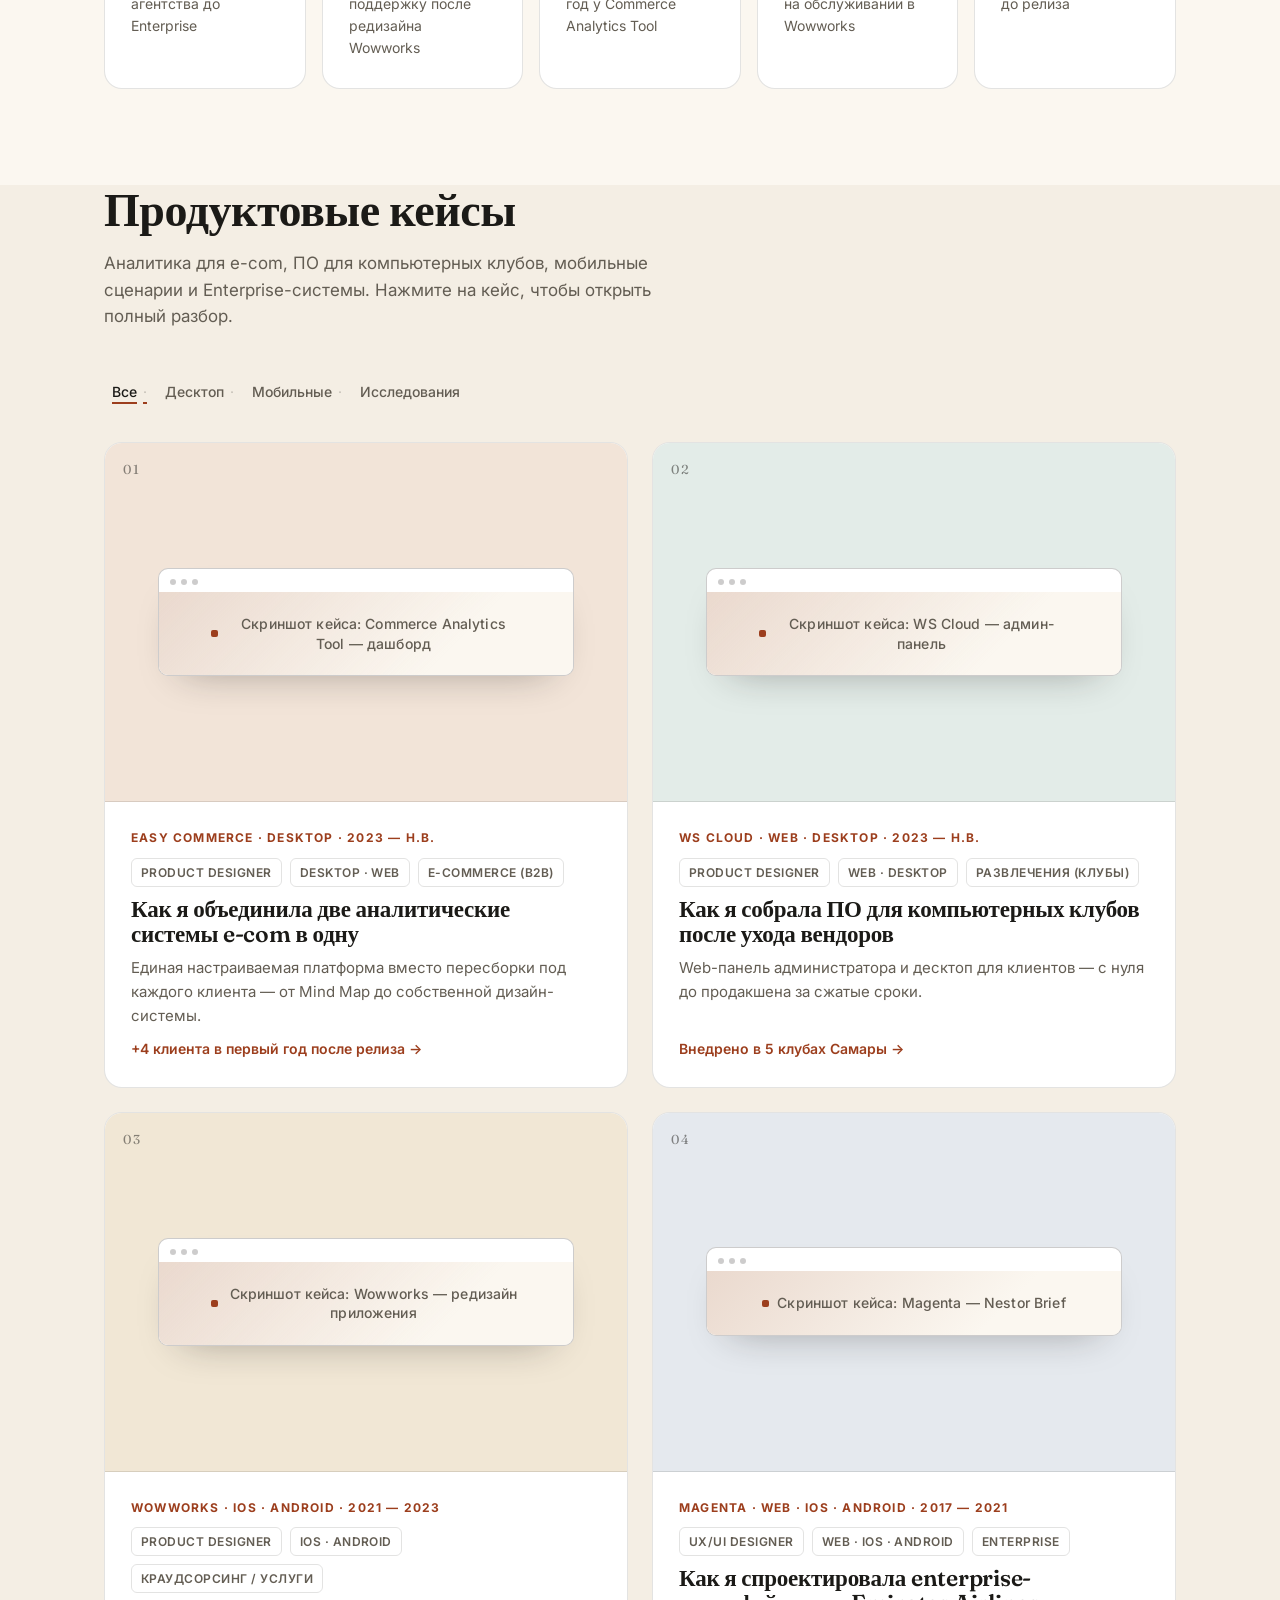
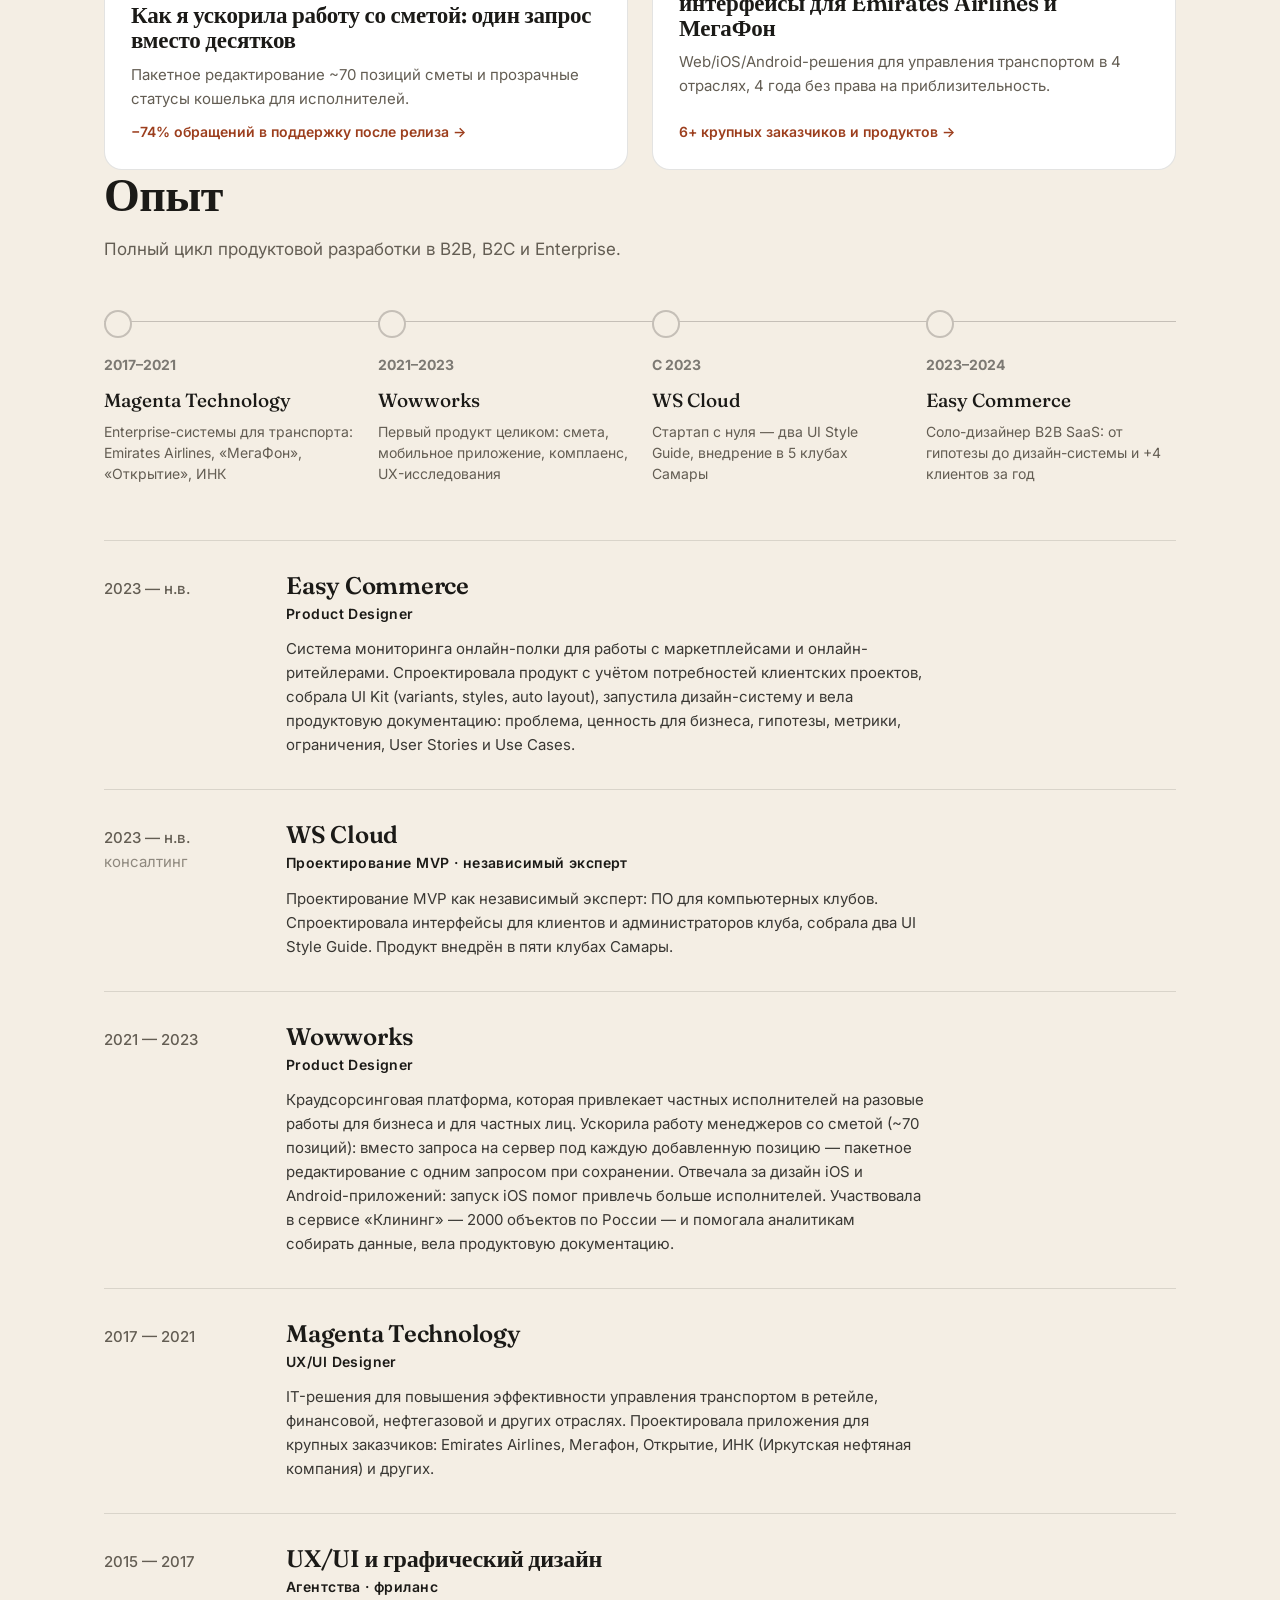
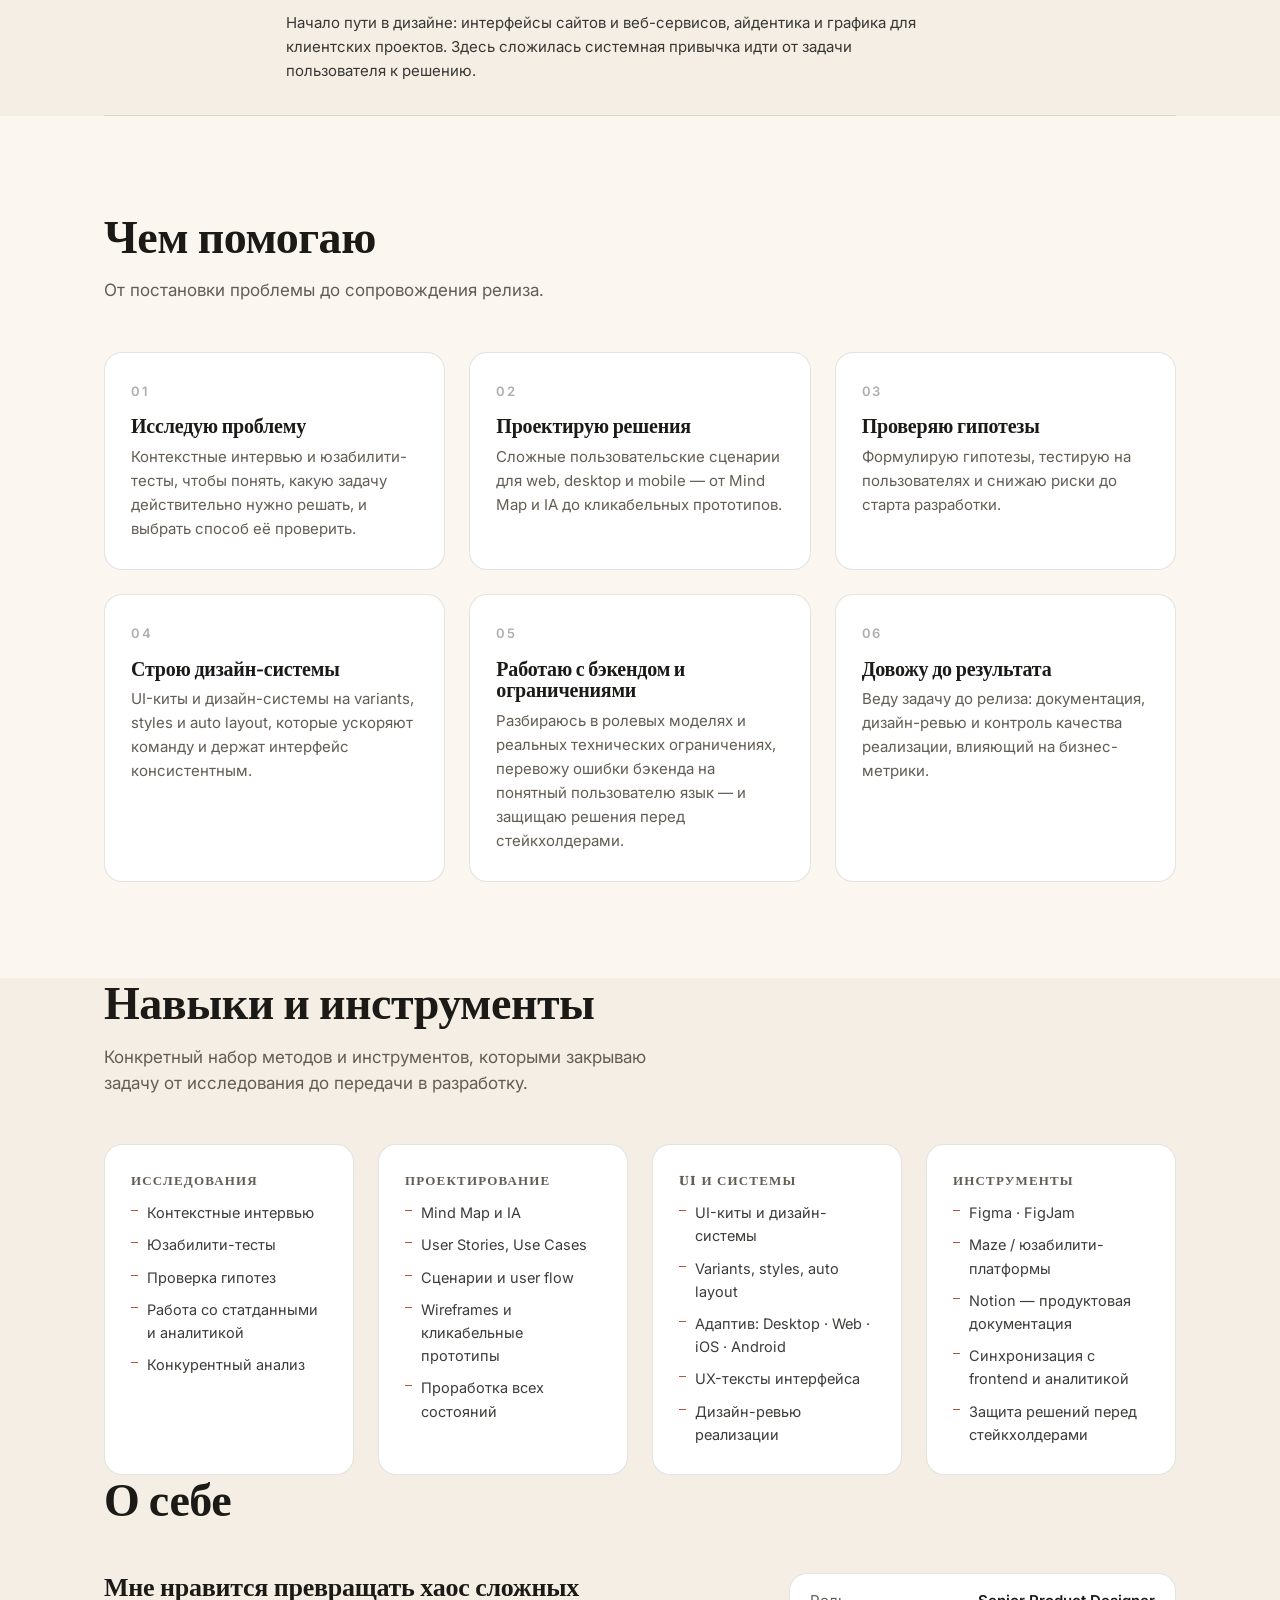
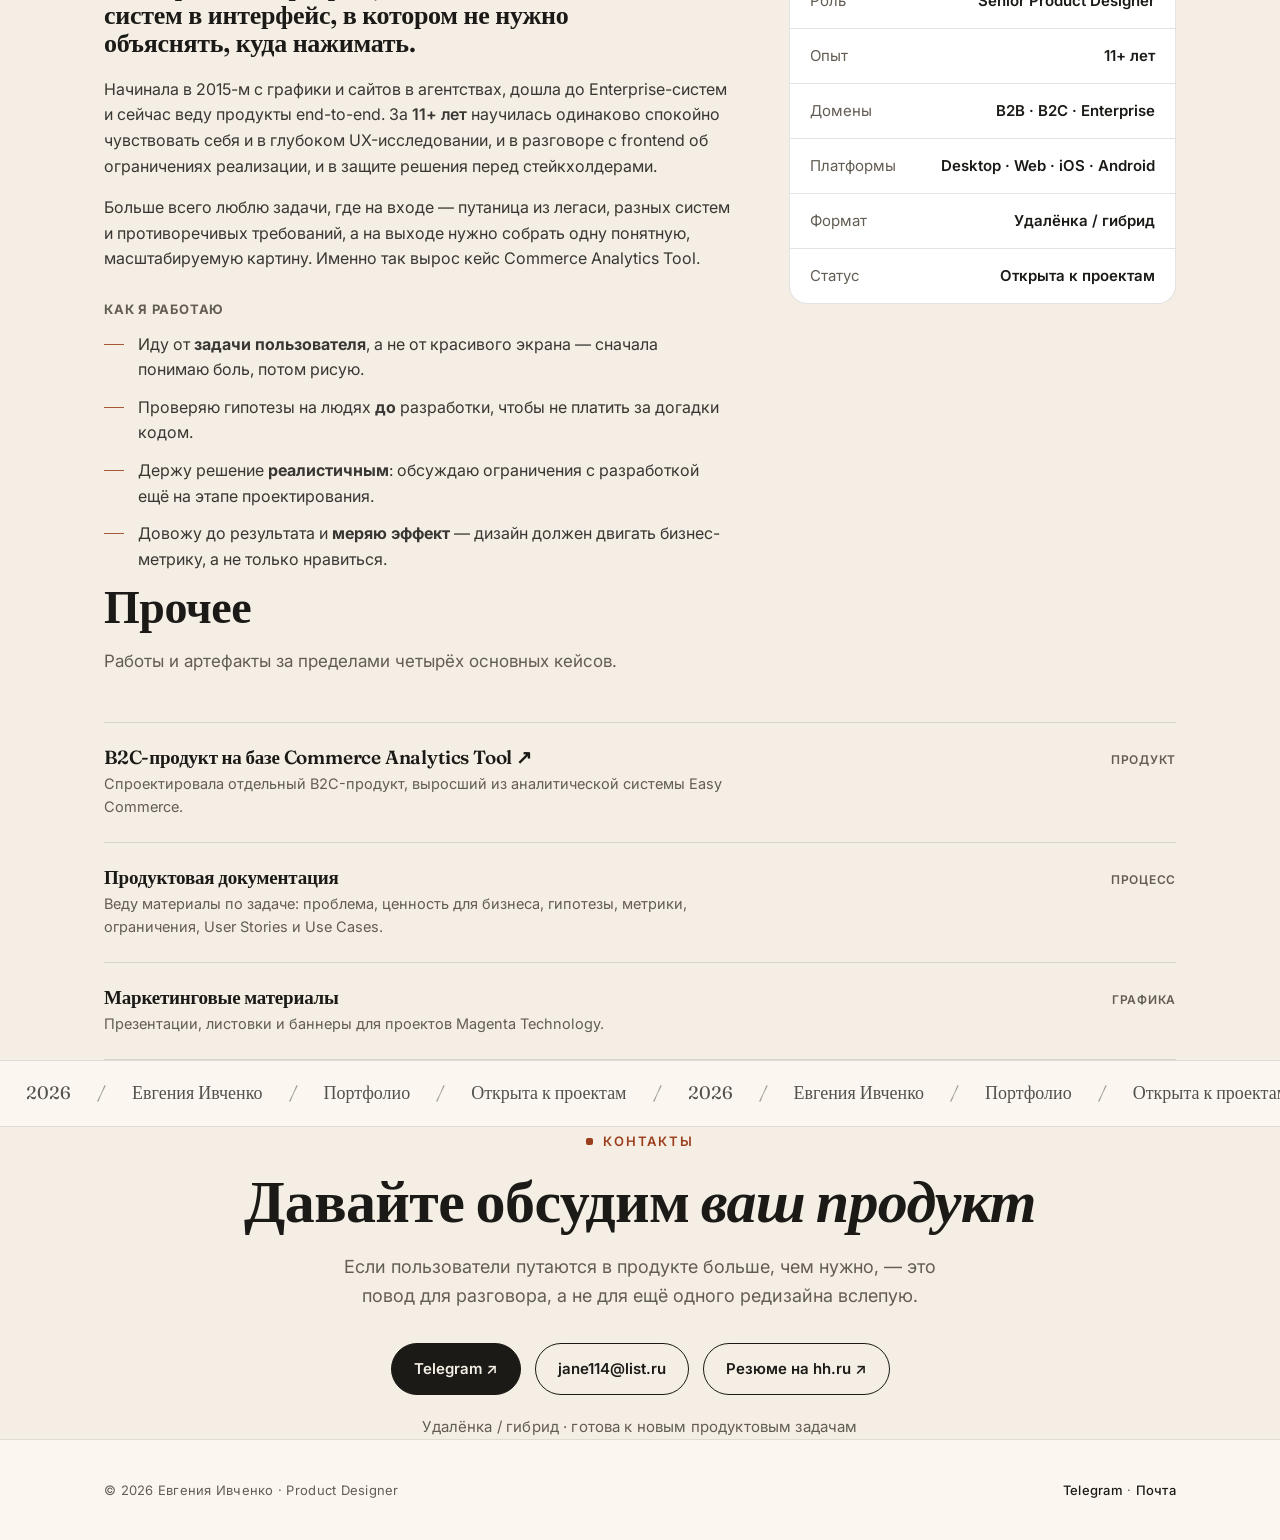
==== commit 2a6d1aaa: "Add files via upload" ====
--- a/index.html
+++ b/index.html
@@ -3,7 +3,7 @@
 <head>
 <meta charset="UTF-8">
 <meta name="viewport" content="width=device-width, initial-scale=1.0">
-<title>Евгения Ивченко — Product Designer</title>
+<title>Евгения Ивченко — Senior Product Designer</title>
 <meta name="description" content="Портфолио Евгении Ивченко, Senior Product Designer. 11+ лет в продукте: B2B, B2C, Enterprise, UX-исследования, дизайн-системы, полный цикл от discovery до релиза.">
 <meta name="theme-color" content="#F4EEE4">
 <link rel="canonical" href="https://ivchenko.design/">
@@ -61,7 +61,7 @@
   <section class="hero wrap" id="hero">
     <div class="hero-grid">
       <div>
-        <span class="eyebrow pill">Продуктовый дизайнер · UX/UI</span>
+        <span class="eyebrow pill">Senior Product Designer · UX/UI</span>
         <h1>Продукты,<br>которые <span class="hl">считают в метриках</span></h1>
         <p class="verbs"><b>Исследую</b> <i>→</i> <b>Проектирую</b> <i>→</i> <b>Тестирую</b> <i>→</i> <b>Систематизирую</b></p>
         <p class="lede">11+ лет провожу B2B- и Enterprise-решения от первой гипотезы до дизайн-системы — и отвечаю за результат, который виден в цифрах: <strong>+4 клиента</strong> за первый год у Commerce Analytics Tool, <strong>−74%</strong> обращений в поддержку после редизайна Wowworks, <strong>5</strong> продуктов доведено до релиза.</p>
@@ -102,9 +102,9 @@
       </div>
       <div class="stats-grid">
         <div class="stat"><div class="num">11+</div><div class="lbl">лет в продукте — от агентства до Enterprise</div></div>
-        <div class="stat"><div class="num">17</div><div class="lbl">экранов в дизайн-системе e-com продукта</div></div>
+        <div class="stat"><div class="num">−74%</div><div class="lbl">обращений в поддержку после редизайна Wowworks</div></div>
+        <div class="stat"><div class="num">+4</div><div class="lbl">клиента за первый год у Commerce Analytics Tool</div></div>
         <div class="stat"><div class="num">2000</div><div class="lbl">объектов по России на обслуживании в Wowworks</div></div>
-        <div class="stat"><div class="num">4</div><div class="lbl">платформы: Desktop · Web · iOS · Android</div></div>
         <div class="stat"><div class="num">5</div><div class="lbl">продуктов доведено до релиза</div></div>
       </div>
     </div>
@@ -266,7 +266,7 @@
         <div class="svc"><span class="svc-num">02</span><h3>Проектирую решения</h3><p>Сложные пользовательские сценарии для web, desktop и mobile — от Mind Map и IA до кликабельных прототипов.</p></div>
         <div class="svc"><span class="svc-num">03</span><h3>Проверяю гипотезы</h3><p>Формулирую гипотезы, тестирую на пользователях и снижаю риски до старта разработки.</p></div>
         <div class="svc"><span class="svc-num">04</span><h3>Строю дизайн-системы</h3><p>UI-киты и дизайн-системы на variants, styles и auto layout, которые ускоряют команду и держат интерфейс консистентным.</p></div>
-        <div class="svc"><span class="svc-num">05</span><h3>Объединяю команду</h3><p>Синхронизируюсь с frontend по ограничениям реализации и защищаю решения перед стейкхолдерами.</p></div>
+        <div class="svc"><span class="svc-num">05</span><h3>Работаю с бэкендом и ограничениями</h3><p>Разбираюсь в ролевых моделях и реальных технических ограничениях, перевожу ошибки бэкенда на понятный пользователю язык — и защищаю решения перед стейкхолдерами.</p></div>
         <div class="svc"><span class="svc-num">06</span><h3>Довожу до результата</h3><p>Веду задачу до релиза: документация, дизайн-ревью и контроль качества реализации, влияющий на бизнес-метрики.</p></div>
       </div>
     </div>
--- a/styles.css
+++ b/styles.css
@@ -3,6 +3,7 @@
   --ink:#1B1A17; --muted:#635D53;
   --accent:#9C3E1D; --accent-soft:#EAD9CE;
   --case-cat:#9C4F26; --case-ws:#2F5D53; --case-ww:#825A1D; --case-mg:#33415C;
+  --case-cat-tint:#F2E4D8; --case-ws-tint:#E3ECE8; --case-ww-tint:#F1E7D5; --case-mg-tint:#E5E9EE;
   --line:rgba(27,26,23,.12); --line-strong:rgba(27,26,23,.22);
   --header-bg:rgba(244,238,228,.82);
   --shadow:0 18px 40px -24px rgba(27,26,23,.4);
@@ -17,6 +18,7 @@
   --line:rgba(242,235,221,.13); --line-strong:rgba(242,235,221,.24);
   --header-bg:rgba(21,20,18,.82);
   --shadow:0 20px 46px -22px rgba(0,0,0,.7);
+  --case-cat-tint:#2E2019; --case-ws-tint:#16211D; --case-ww-tint:#2B2013; --case-mg-tint:#191E28;
 }
 *{box-sizing:border-box;margin:0;padding:0}
 /* scroll-behavior stays "auto": smooth is handled selectively via JS (app.js) so that
@@ -204,16 +206,22 @@
 .case-card:hover{transform:translateY(-4px);box-shadow:var(--shadow);border-color:var(--line-strong)}
 .case-poster{position:relative;aspect-ratio:16/11;overflow:hidden;border-bottom:1px solid var(--line);
   display:flex;align-items:center;justify-content:center;padding:30px}
-.case-poster.tone-cat{background:var(--case-cat)}
-.case-poster.tone-ws{background:var(--case-ws)}
-.case-poster.tone-ww{background:var(--case-ww)}
-.case-poster.tone-mg{background:var(--case-mg)}
+.case-poster.tone-cat{background:var(--case-cat-tint)}
+.case-poster.tone-ws{background:var(--case-ws-tint)}
+.case-poster.tone-ww{background:var(--case-ww-tint)}
+.case-poster.tone-mg{background:var(--case-mg-tint)}
 .case-index{position:absolute;top:16px;left:18px;font-family:var(--display);font-size:13px;
-  letter-spacing:.12em;color:#F4EEE4;z-index:3}
-.collage{position:relative;width:100%;height:100%;display:flex;align-items:center;justify-content:center}
-.collage img{max-width:86%;max-height:86%;width:auto;height:auto;object-fit:contain;border-radius:10px;
-  box-shadow:0 18px 40px -18px rgba(0,0,0,.5);border:1px solid rgba(244,238,228,.3);transition:transform .35s ease;display:block}
-.case-card:hover .collage img{transform:scale(1.045)}
+  letter-spacing:.12em;color:var(--ink);opacity:.5;z-index:3}
+/* card thumbnail: browser-window chrome around the real screenshot, on a pale tinted
+   backdrop instead of a saturated brand block — window shape stays constant, the
+   screenshot's own aspect ratio decides the rest, so nothing gets cropped */
+.collage{position:relative;width:90%;background:var(--card);border-radius:10px;
+  border:1px solid var(--line-strong);overflow:hidden;box-shadow:var(--shadow);
+  padding-top:23px;box-sizing:border-box;transition:transform .35s ease}
+.collage::after{content:"";position:absolute;top:10px;left:11px;width:6px;height:6px;border-radius:50%;
+  background:var(--line-strong);box-shadow:11px 0 0 var(--line-strong),22px 0 0 var(--line-strong)}
+.collage img{width:100%;display:block}
+.case-card:hover .collage{transform:translateY(-2px)}
 .case-body{padding:26px;display:flex;flex-direction:column;gap:10px;flex:1}
 .case-body .co{font-size:12px;font-weight:700;letter-spacing:.1em;text-transform:uppercase;color:var(--accent)}
 .tags{display:flex;gap:8px;flex-wrap:wrap}
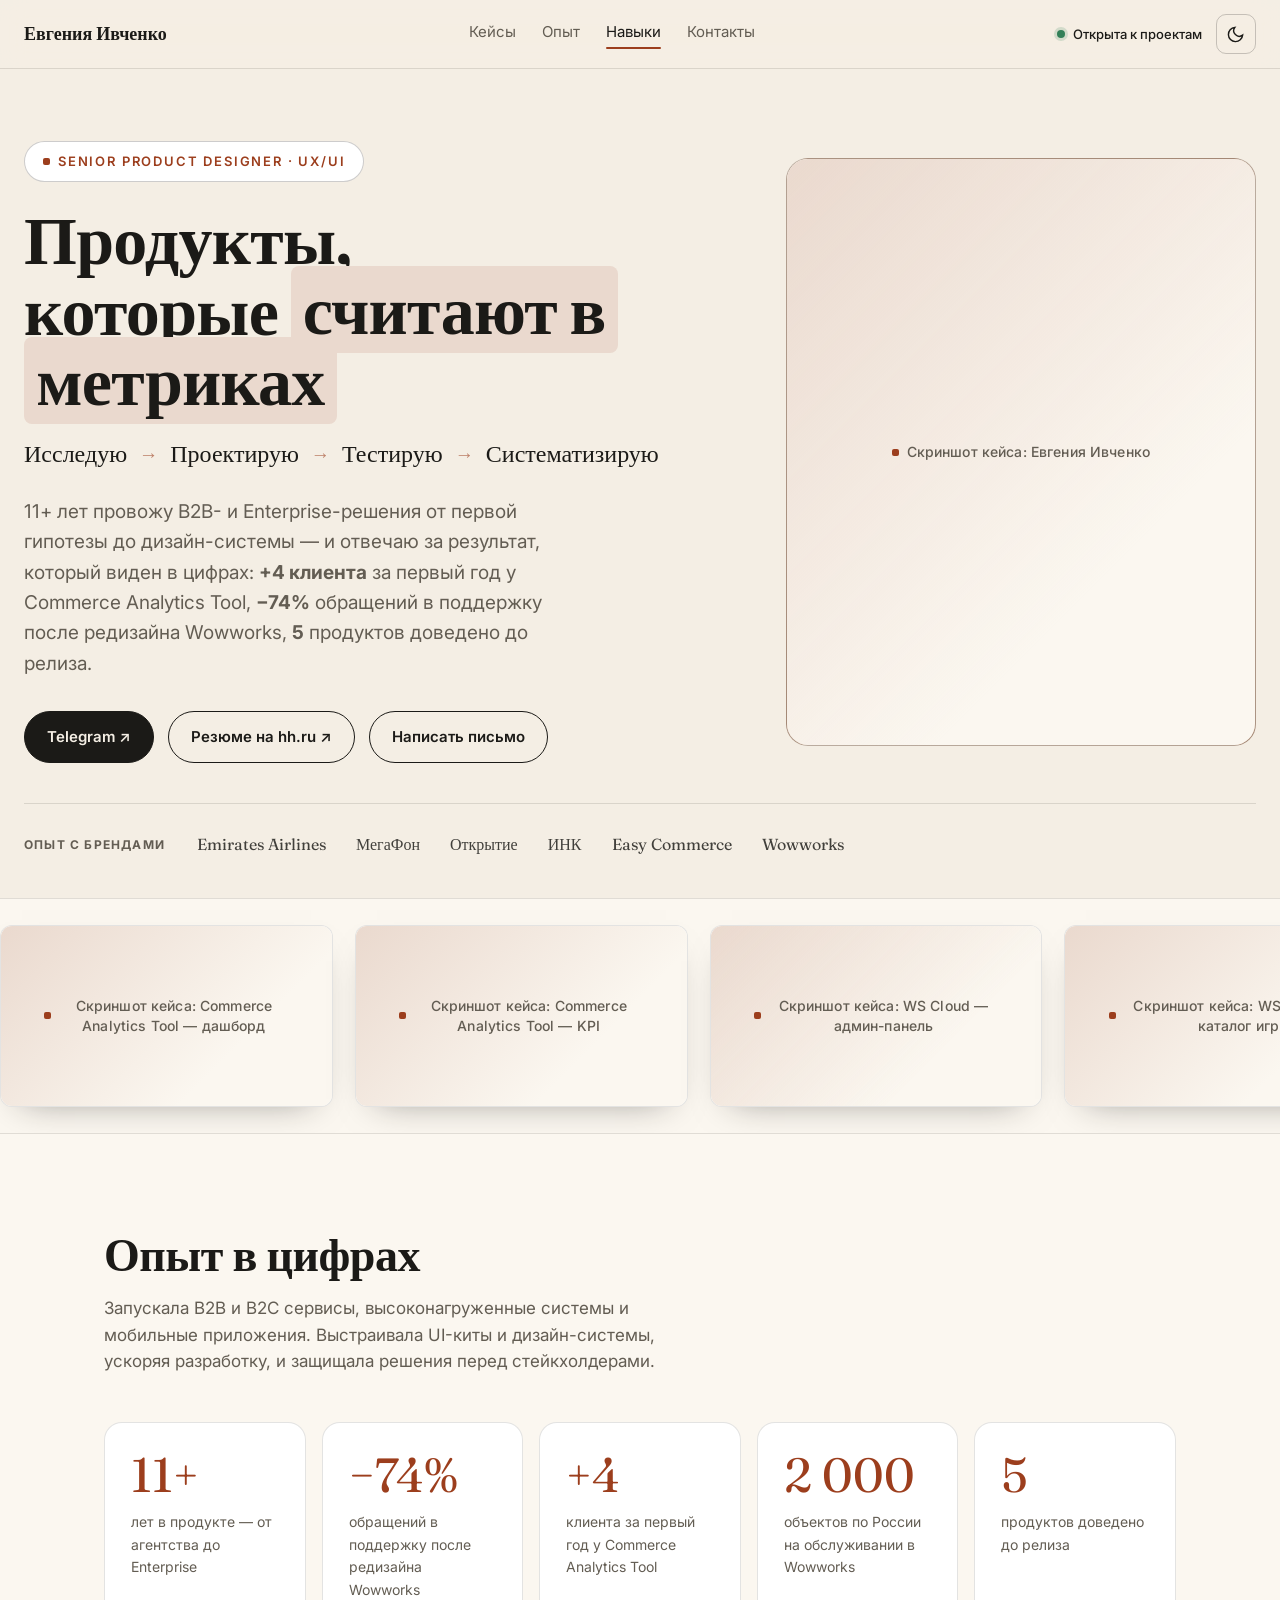
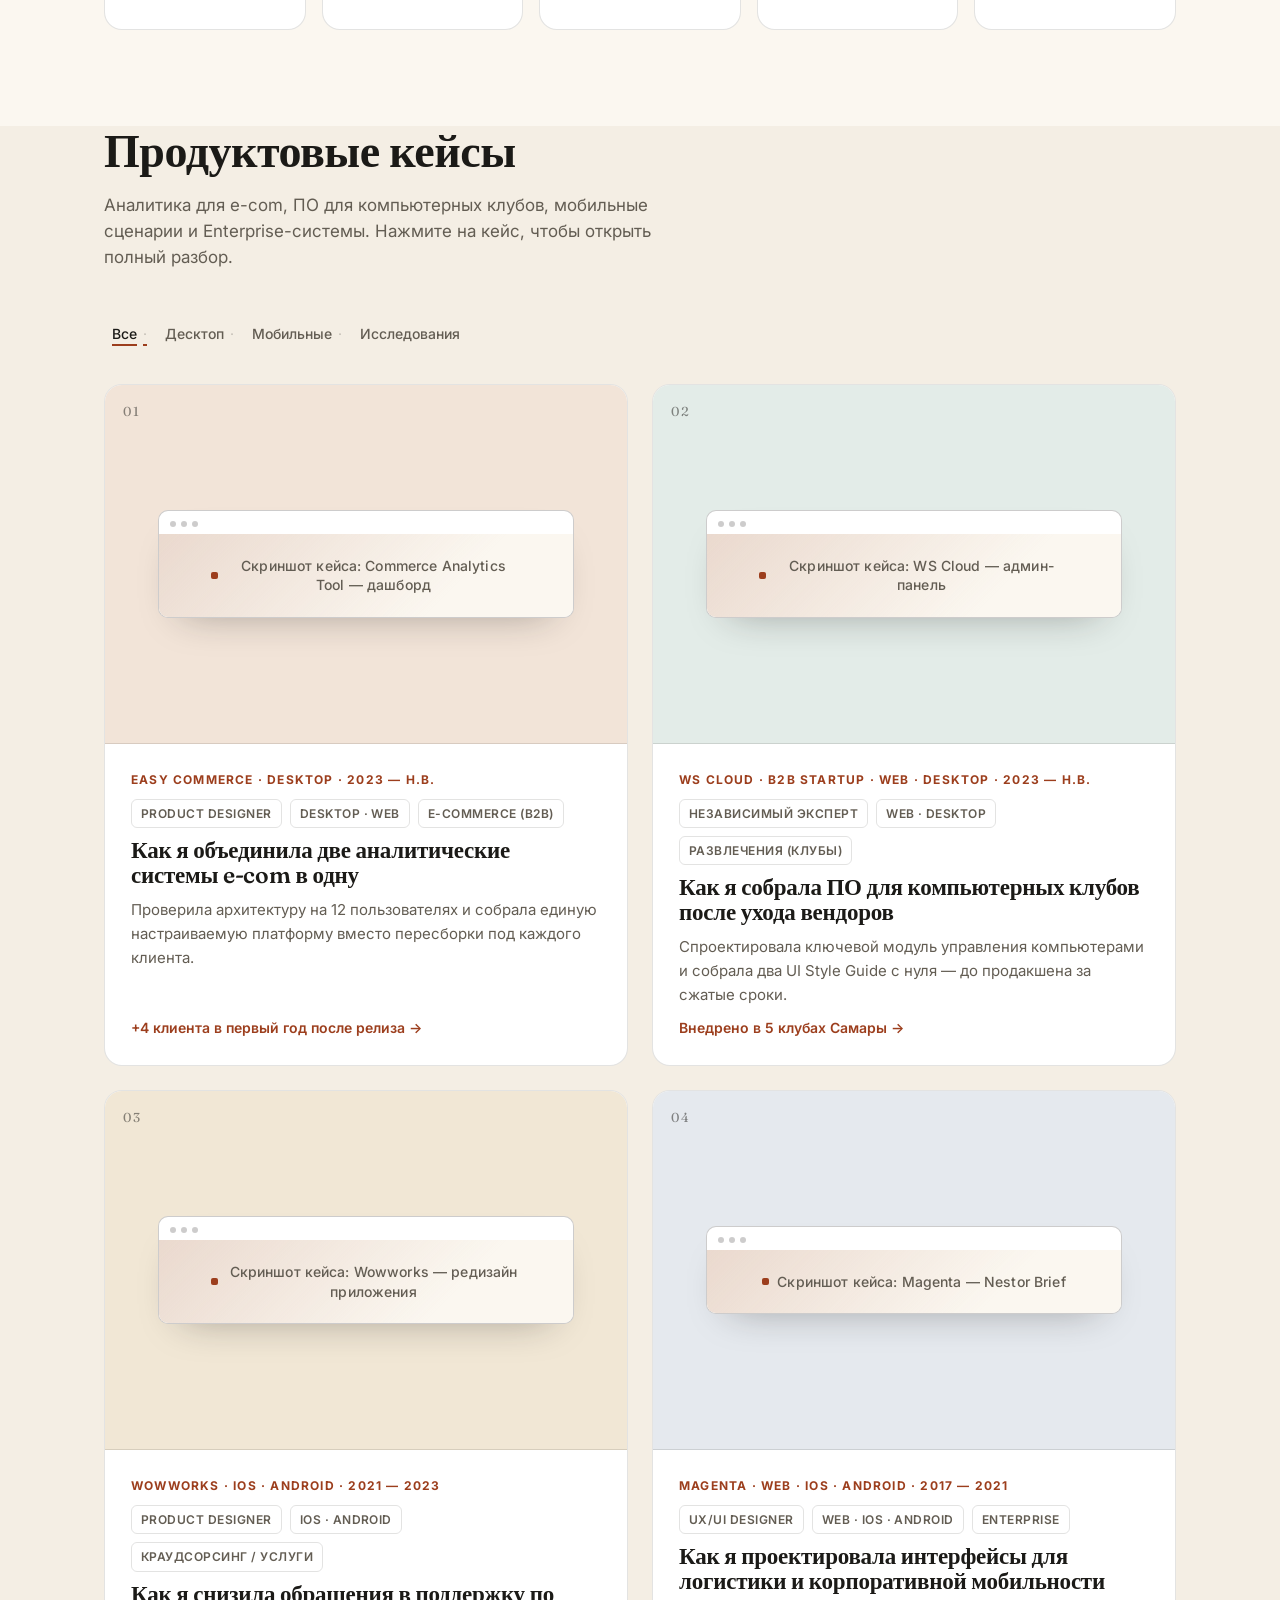
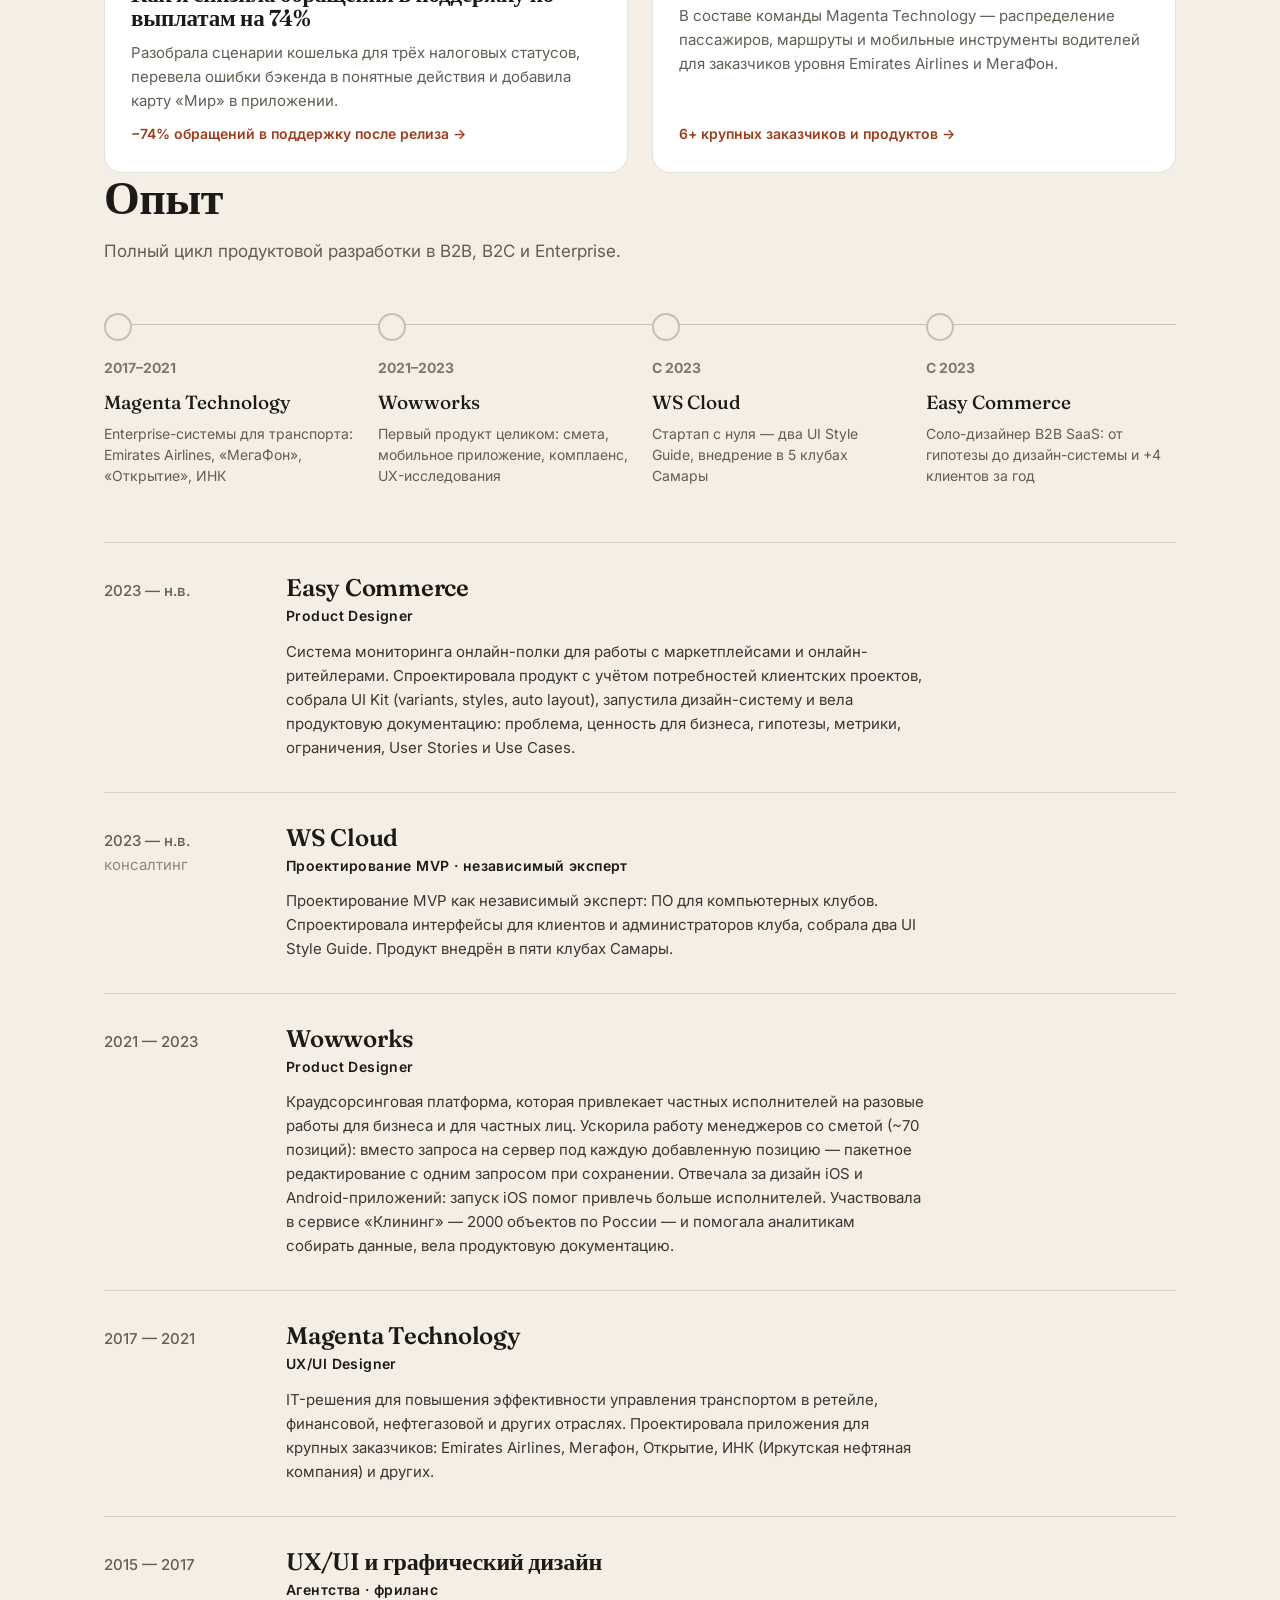
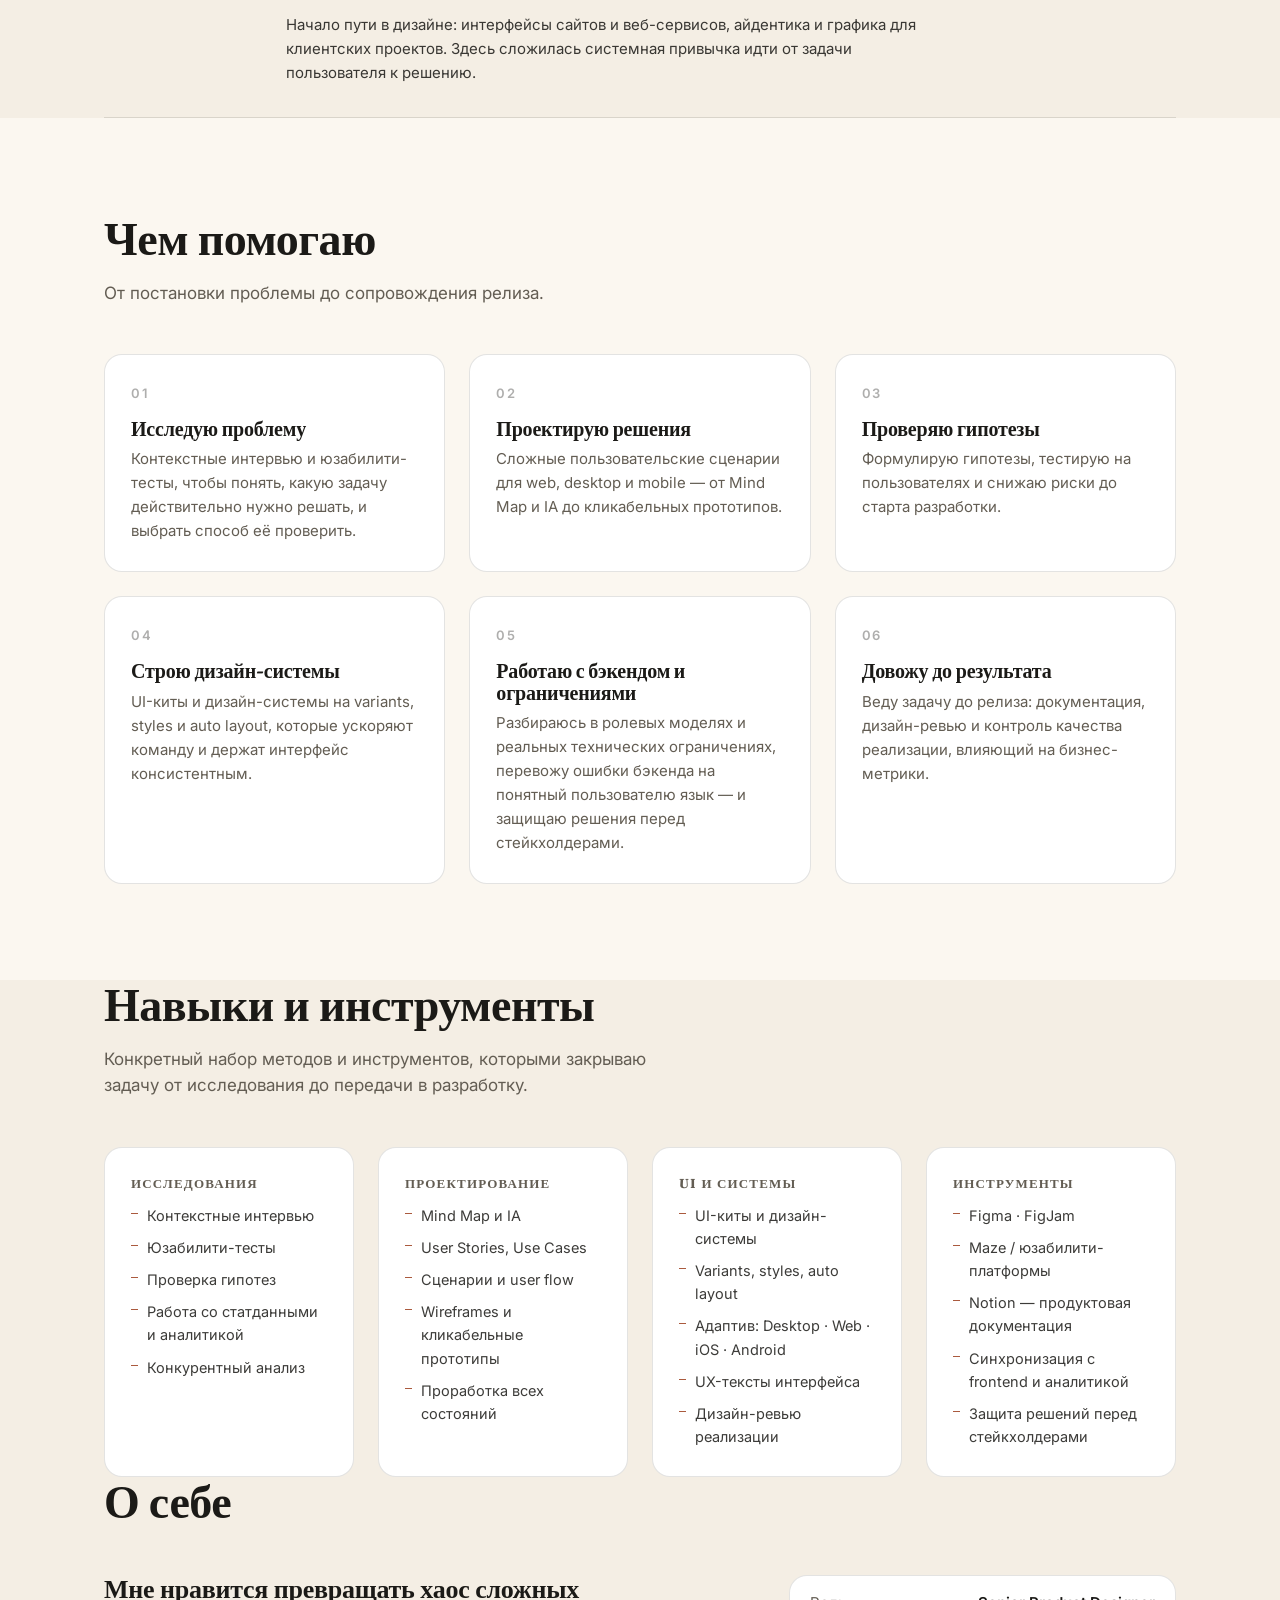
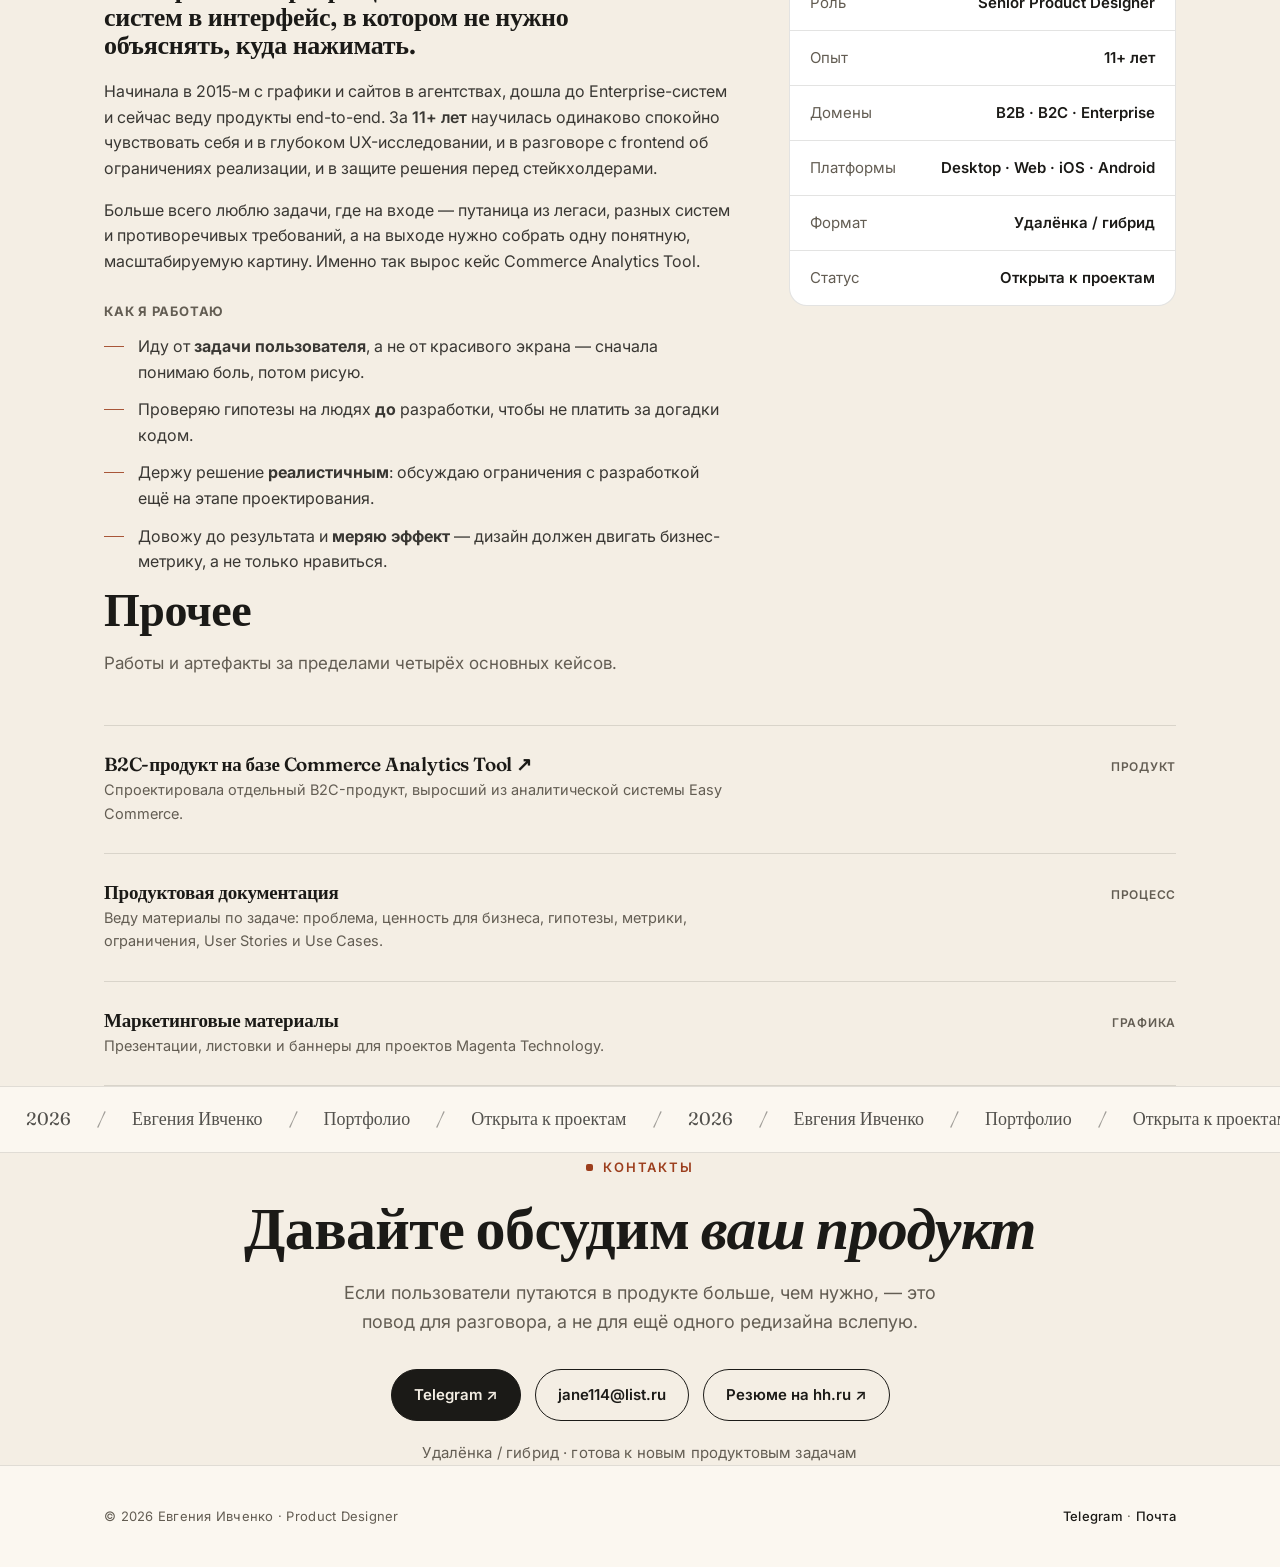
==== commit afacc1fe: "Add files via upload" ====
--- a/index.html
+++ b/index.html
@@ -78,7 +78,7 @@
       </div>
     </div>
     <div class="clients-strip">
-      <span class="label">Проектировала продукты для</span>
+      <span class="label">Опыт с брендами</span>
       <div class="clients-list">
         <span>Emirates Airlines</span>
         <span>МегаФон</span>
@@ -134,7 +134,7 @@
           <div class="co">Easy Commerce · Desktop · 2023 — н.в.</div>
           <div class="tags"><span class="tag">Product Designer</span><span class="tag">Desktop · Web</span><span class="tag">E-commerce (B2B)</span></div>
           <h3>Как я объединила две аналитические системы e-com в одну</h3>
-          <p>Единая настраиваемая платформа вместо пересборки под каждого клиента — от Mind Map до собственной дизайн-системы.</p>
+          <p>Проверила архитектуру на 12 пользователях и собрала единую настраиваемую платформу вместо пересборки под каждого клиента.</p>
           <span class="metric-badge">+4 клиента в первый год после релиза →</span>
         </div>
       </a>
@@ -147,10 +147,10 @@
           </div>
         </div>
         <div class="case-body">
-          <div class="co">WS Cloud · Web · Desktop · 2023 — н.в.</div>
-          <div class="tags"><span class="tag">Product Designer</span><span class="tag">Web · Desktop</span><span class="tag">Развлечения (клубы)</span></div>
+          <div class="co">WS Cloud · B2B Startup · Web · Desktop · 2023 — н.в.</div>
+          <div class="tags"><span class="tag">Независимый эксперт</span><span class="tag">Web · Desktop</span><span class="tag">Развлечения (клубы)</span></div>
           <h3>Как я собрала ПО для компьютерных клубов после ухода вендоров</h3>
-          <p>Web-панель администратора и десктоп для клиентов — с нуля до продакшена за сжатые сроки.</p>
+          <p>Спроектировала ключевой модуль управления компьютерами и собрала два UI Style Guide с нуля — до продакшена за сжатые сроки.</p>
           <span class="metric-badge">Внедрено в 5 клубах Самары →</span>
         </div>
       </a>
@@ -165,8 +165,8 @@
         <div class="case-body">
           <div class="co">Wowworks · iOS · Android · 2021 — 2023</div>
           <div class="tags"><span class="tag">Product Designer</span><span class="tag">iOS · Android</span><span class="tag">Краудсорсинг / услуги</span></div>
-          <h3>Как я ускорила работу со сметой: один запрос вместо десятков</h3>
-          <p>Пакетное редактирование ~70 позиций сметы и прозрачные статусы кошелька для исполнителей.</p>
+          <h3>Как я снизила обращения в поддержку по выплатам на 74%</h3>
+          <p>Разобрала сценарии кошелька для трёх налоговых статусов, перевела ошибки бэкенда в понятные действия и добавила карту «Мир» в приложении.</p>
           <span class="metric-badge">−74% обращений в поддержку после релиза →</span>
         </div>
       </a>
@@ -181,8 +181,8 @@
         <div class="case-body">
           <div class="co">Magenta · Web · iOS · Android · 2017 — 2021</div>
           <div class="tags"><span class="tag">UX/UI Designer</span><span class="tag">Web · iOS · Android</span><span class="tag">Enterprise</span></div>
-          <h3>Как я спроектировала enterprise-интерфейсы для Emirates Airlines и МегаФон</h3>
-          <p>Web/iOS/Android-решения для управления транспортом в 4 отраслях, 4 года без права на приблизительность.</p>
+          <h3>Как я проектировала интерфейсы для логистики и корпоративной мобильности</h3>
+          <p>В составе команды Magenta Technology — распределение пассажиров, маршруты и мобильные инструменты водителей для заказчиков уровня Emirates Airlines и МегаФон.</p>
           <span class="metric-badge">6+ крупных заказчиков и продуктов →</span>
         </div>
       </a>
@@ -213,7 +213,7 @@
         <p>Стартап с нуля — два UI Style Guide, внедрение в 5 клубах Самары</p>
       </div>
       <div class="timeline-item">
-        <div class="timeline-year">2023–2024</div>
+        <div class="timeline-year">С 2023</div>
         <h4>Easy Commerce</h4>
         <p>Соло-дизайнер B2B SaaS: от гипотезы до дизайн-системы и +4 клиентов за год</p>
       </div>
--- a/styles.css
+++ b/styles.css
@@ -112,8 +112,10 @@
 .cases-grid.is-empty + .no-results{display:block}
 
 /* hero (landing) */
-.hero{padding-top:72px;padding-bottom:64px}
+.hero{padding-top:72px;padding-bottom:40px}
 .hero-grid{display:grid;grid-template-columns:1.35fr .9fr;gap:56px;align-items:center}
+/* wider header band: nav + hero span more of the viewport than the 1120px content sections below */
+header.nav .wrap,.hero.wrap{max-width:1320px}
 .hero .eyebrow{margin-bottom:22px}
 .hero .eyebrow.pill{
   border:1px solid var(--line-strong); border-radius:999px; padding:9px 18px;
@@ -409,7 +411,7 @@
 
 /* other work */
 .other-list{border-top:1px solid var(--line)}
-.other-item{display:grid;grid-template-columns:1fr auto;gap:20px;align-items:baseline;padding:24px 0;border-bottom:1px solid var(--line)}
+.other-item{display:grid;grid-template-columns:1fr auto;gap:20px;align-items:baseline;padding:28px 0;border-bottom:1px solid var(--line)}
 .other-item h3{font-size:19px;margin-bottom:4px}
 .other-item p{color:var(--muted);font-size:14.5px;max-width:640px}
 .other-item .kind{font-size:12px;font-weight:600;letter-spacing:.06em;text-transform:uppercase;color:var(--muted);white-space:nowrap}
